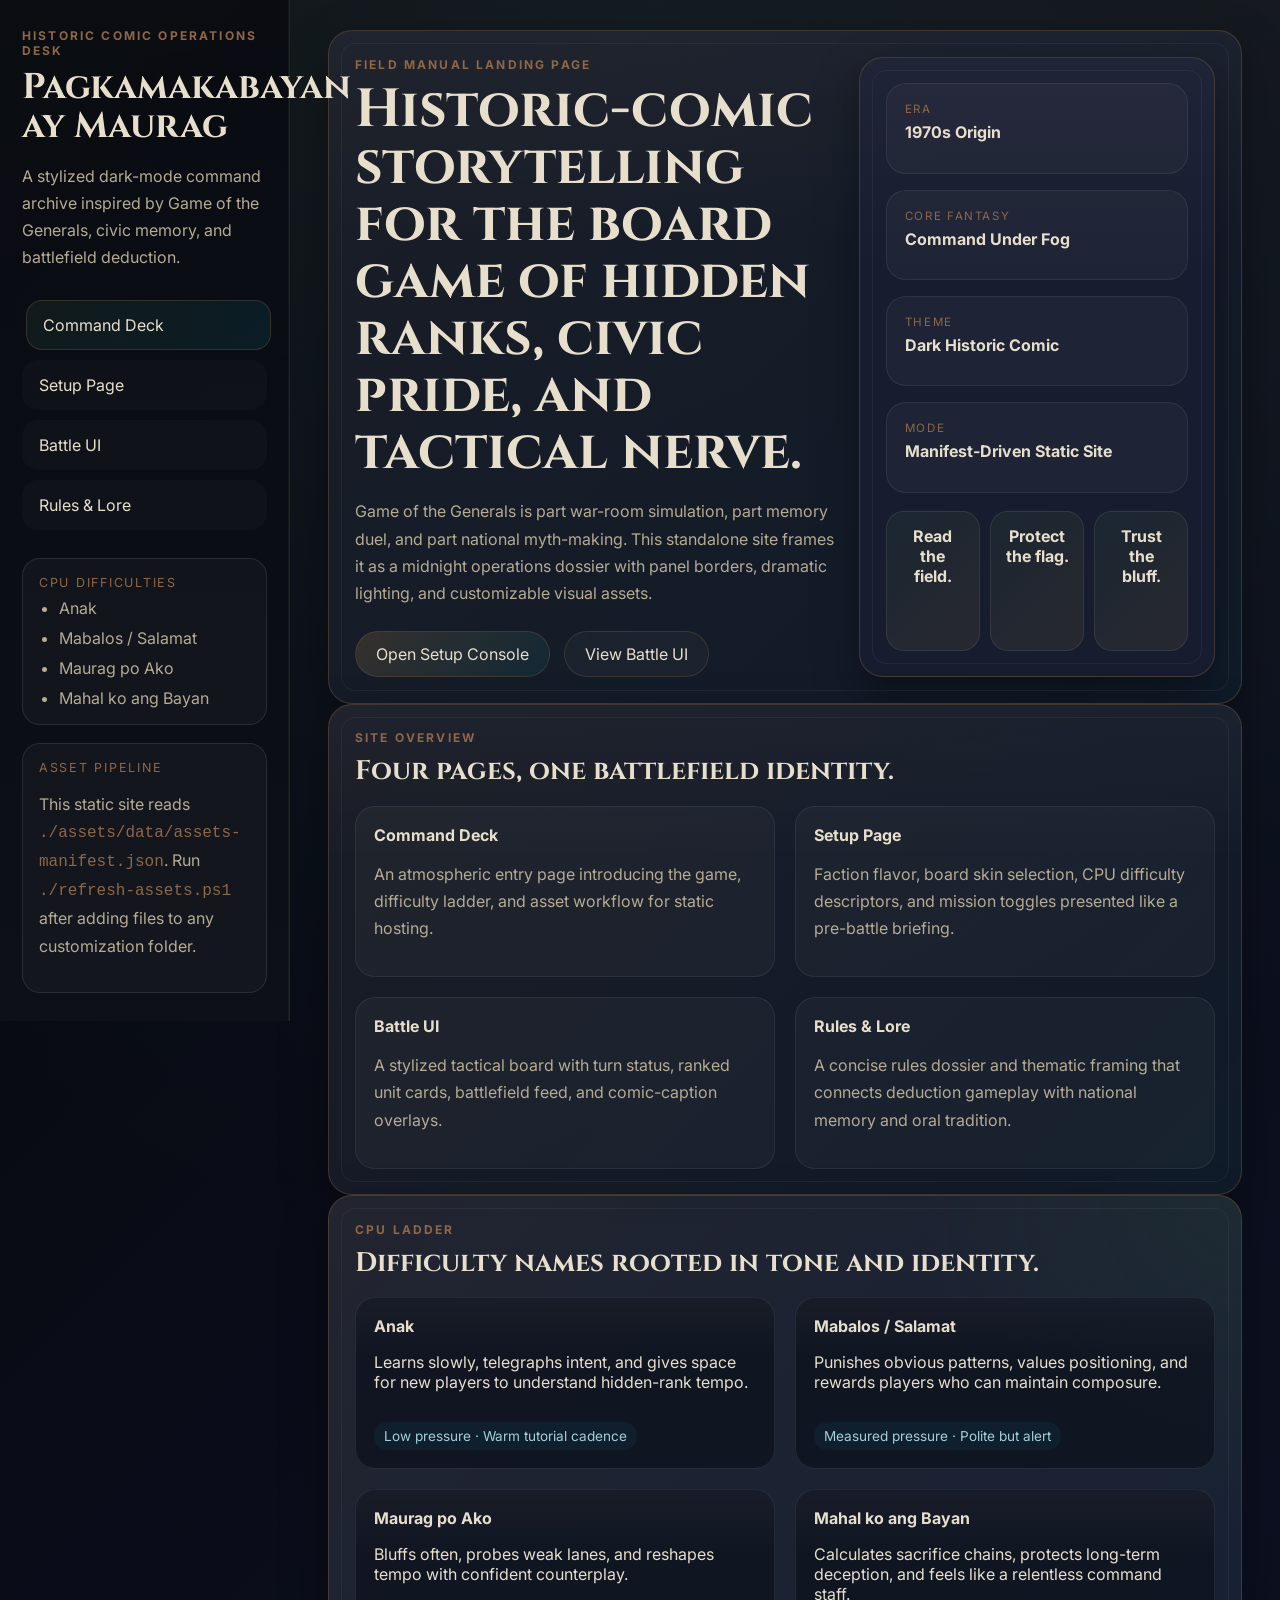
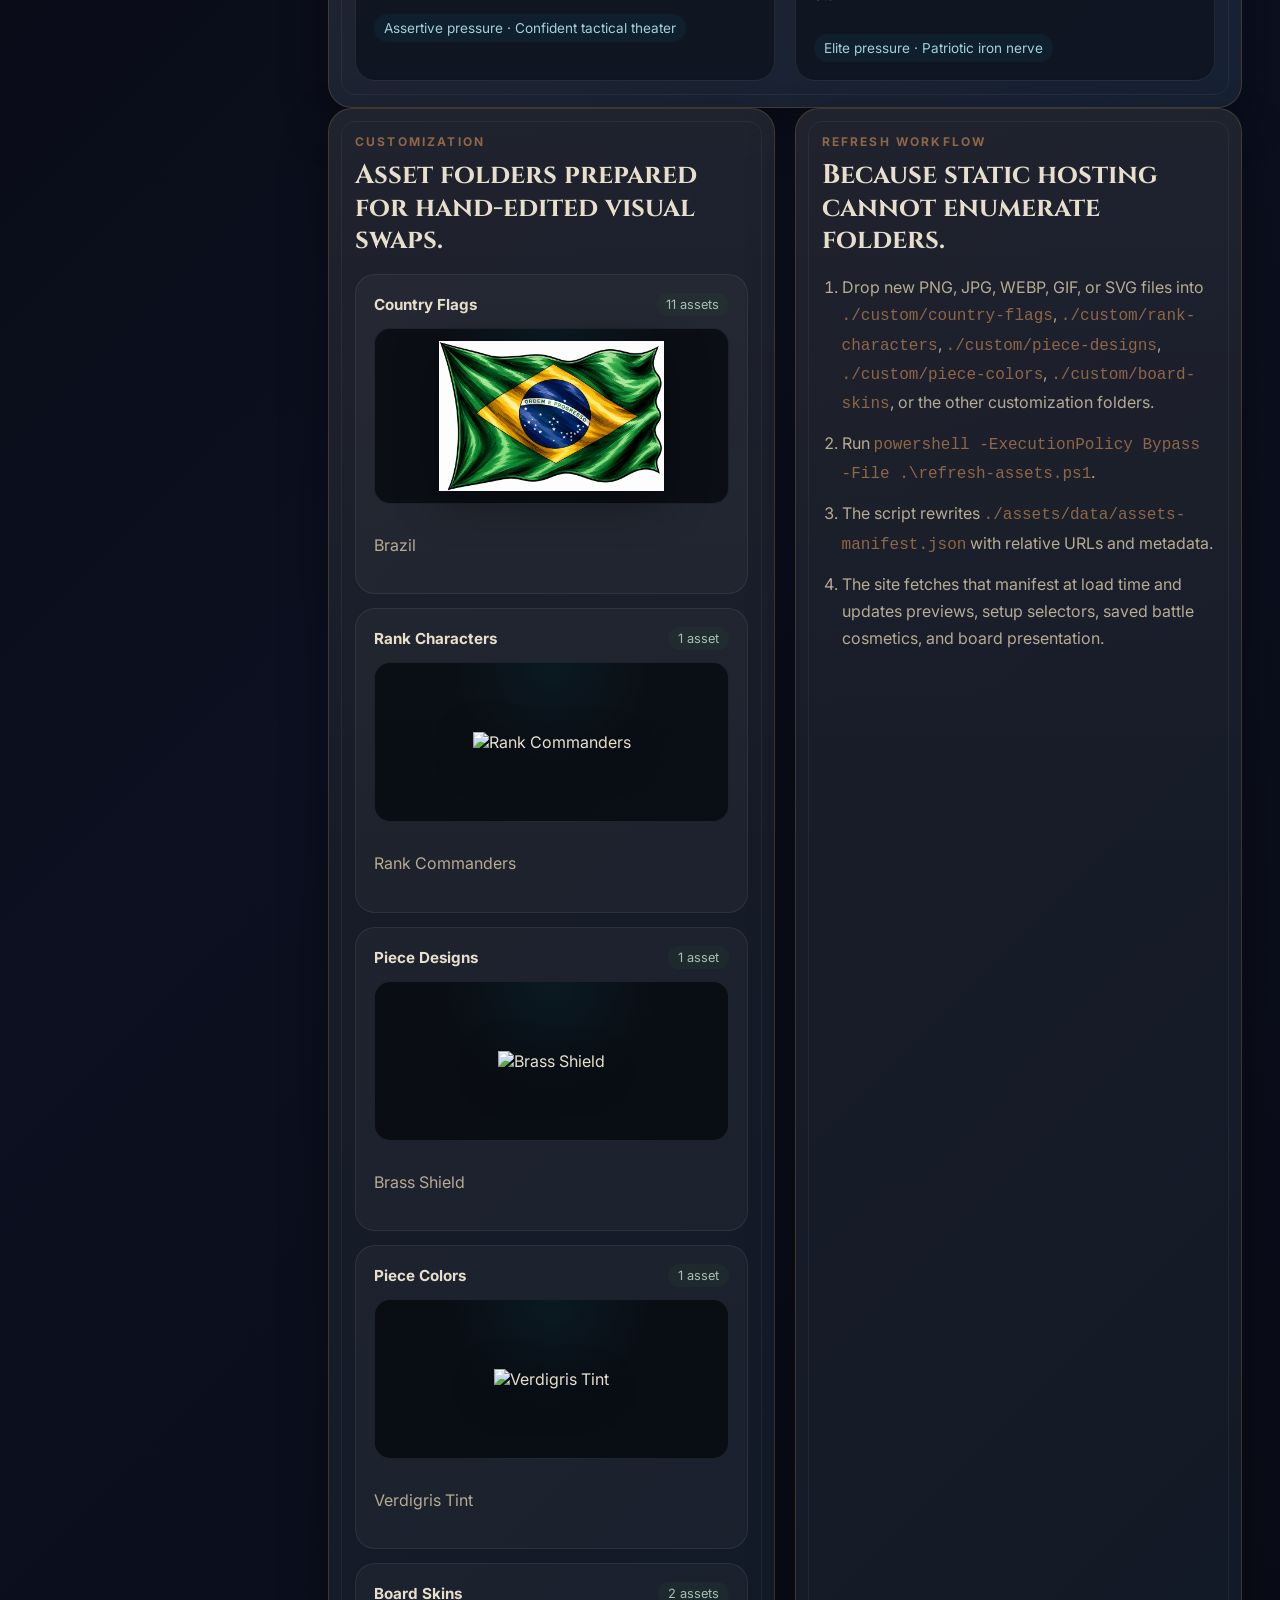
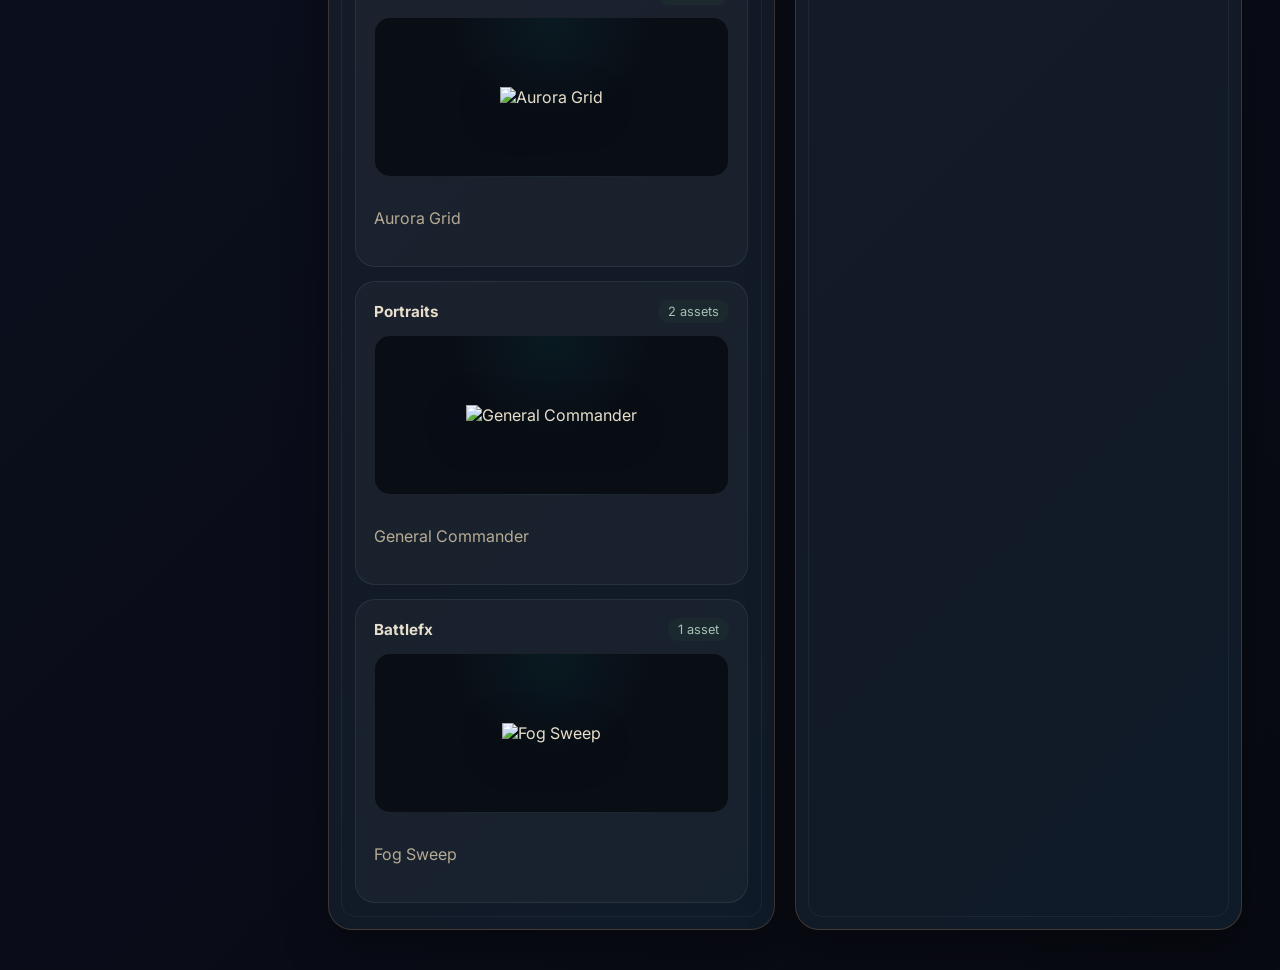
==== index.html @ 2b66d8ae "Initial commit" ====
<!DOCTYPE html>
<html lang="en">
<head>
  <meta charset="UTF-8">
  <meta name="viewport" content="width=device-width, initial-scale=1.0">
  <title>Pagkamakabayan ay Maurag | Game of the Generals</title>
  <meta name="description" content="A dark-mode historic-comic microsite for Game of the Generals with setup, battle UI, lore, and manifest-based asset customization.">
  <link rel="preconnect" href="https://fonts.googleapis.com">
  <link rel="preconnect" href="https://fonts.gstatic.com" crossorigin>
  <link href="https://fonts.googleapis.com/css2?family=Cinzel:wght@400;600;700&family=Inter:wght@400;500;600;700&display=swap" rel="stylesheet">
  <link rel="stylesheet" href="./assets/css/styles.css">
</head>
<body data-page="home">
  <div class="site-shell">
    <aside class="sidebar">
      <div class="brand-block">
        <p class="eyebrow">Historic Comic Operations Desk</p>
        <h1>Pagkamakabayan ay Maurag</h1>
        <p class="brand-copy">A stylized dark-mode command archive inspired by Game of the Generals, civic memory, and battlefield deduction.</p>
      </div>

      <button class="nav-toggle" type="button" data-nav-toggle aria-expanded="false" aria-controls="site-nav">Menu</button>

      <nav id="site-nav" class="site-nav">
        <a href="./index.html" data-nav-link>Command Deck</a>
        <a href="./setup.html" data-nav-link>Setup Page</a>
        <a href="./battle.html" data-nav-link>Battle UI</a>
        <a href="./rules-lore.html" data-nav-link>Rules & Lore</a>
      </nav>

      <section class="sidebar-panel sidebar-panel--compact">
        <p class="panel-label">CPU Difficulties</p>
        <ul class="difficulty-list difficulty-list--stacked">
          <li>Anak</li>
          <li>Mabalos / Salamat</li>
          <li>Maurag po Ako</li>
          <li>Mahal ko ang Bayan</li>
        </ul>
      </section>

      <section class="sidebar-panel sidebar-panel--compact">
        <p class="panel-label">Asset Pipeline</p>
        <p class="muted">This static site reads <code>./assets/data/assets-manifest.json</code>. Run <code>./refresh-assets.ps1</code> after adding files to any customization folder.</p>
      </section>
    </aside>

    <main class="content">
      <section class="hero panel hero-panel">
        <div class="hero-copy">
          <p class="eyebrow">Field Manual Landing Page</p>
          <h2>Historic-comic storytelling for the board game of hidden ranks, civic pride, and tactical nerve.</h2>
          <p class="lead">Game of the Generals is part war-room simulation, part memory duel, and part national myth-making. This standalone site frames it as a midnight operations dossier with panel borders, dramatic lighting, and customizable visual assets.</p>
          <div class="hero-actions">
            <a class="button button--primary" href="./setup.html">Open Setup Console</a>
            <a class="button button--ghost" href="./battle.html">View Battle UI</a>
          </div>
        </div>
        <div class="hero-visual panel panel--inset">
          <div class="stat-grid">
            <article class="stat-card">
              <span class="stat-label">Era</span>
              <strong>1970s Origin</strong>
            </article>
            <article class="stat-card">
              <span class="stat-label">Core Fantasy</span>
              <strong>Command Under Fog</strong>
            </article>
            <article class="stat-card">
              <span class="stat-label">Theme</span>
              <strong>Dark Historic Comic</strong>
            </article>
            <article class="stat-card">
              <span class="stat-label">Mode</span>
              <strong>Manifest-Driven Static Site</strong>
            </article>
          </div>
          <div class="comic-burst">
            <span>Read the field.</span>
            <span>Protect the flag.</span>
            <span>Trust the bluff.</span>
          </div>
        </div>
      </section>

      <section class="panel">
        <div class="section-heading">
          <p class="eyebrow">Site Overview</p>
          <h3>Four pages, one battlefield identity.</h3>
        </div>
        <div class="feature-grid">
          <article class="feature-card">
            <h4>Command Deck</h4>
            <p>An atmospheric entry page introducing the game, difficulty ladder, and asset workflow for static hosting.</p>
          </article>
          <article class="feature-card">
            <h4>Setup Page</h4>
            <p>Faction flavor, board skin selection, CPU difficulty descriptors, and mission toggles presented like a pre-battle briefing.</p>
          </article>
          <article class="feature-card">
            <h4>Battle UI</h4>
            <p>A stylized tactical board with turn status, ranked unit cards, battlefield feed, and comic-caption overlays.</p>
          </article>
          <article class="feature-card">
            <h4>Rules & Lore</h4>
            <p>A concise rules dossier and thematic framing that connects deduction gameplay with national memory and oral tradition.</p>
          </article>
        </div>
      </section>

      <section class="panel panel--accent">
        <div class="section-heading">
          <p class="eyebrow">CPU Ladder</p>
          <h3>Difficulty names rooted in tone and identity.</h3>
        </div>
        <div class="difficulty-grid" data-difficulty-grid></div>
      </section>

      <section class="dual-panel">
        <article class="panel">
          <div class="section-heading">
            <p class="eyebrow">Customization</p>
            <h3>Asset folders prepared for hand-edited visual swaps.</h3>
          </div>
          <div class="asset-preview-list" data-asset-preview></div>
        </article>

        <article class="panel">
          <div class="section-heading">
            <p class="eyebrow">Refresh Workflow</p>
            <h3>Because static hosting cannot enumerate folders.</h3>
          </div>
          <ol class="timeline-list">
            <li>Drop new PNG, JPG, WEBP, GIF, or SVG files into <code>./custom/country-flags</code>, <code>./custom/rank-characters</code>, <code>./custom/piece-designs</code>, <code>./custom/piece-colors</code>, <code>./custom/board-skins</code>, or the other customization folders.</li>
            <li>Run <code>powershell -ExecutionPolicy Bypass -File .\refresh-assets.ps1</code>.</li>
            <li>The script rewrites <code>./assets/data/assets-manifest.json</code> with relative URLs and metadata.</li>
            <li>The site fetches that manifest at load time and updates previews, setup selectors, saved battle cosmetics, and board presentation.</li>
          </ol>
        </article>
      </section>
    </main>
  </div>

  <script src="./assets/data/assets-manifest.js"></script>
  <script src="./assets/js/asset-loader.js"></script>
  <script src="./assets/js/app.js"></script>
</body>
</html>
---- assets/css/styles.css ----
:root {
  --bg: #090b11;
  --bg-soft: #101521;
  --panel: rgba(18, 24, 39, 0.88);
  --panel-strong: rgba(24, 30, 48, 0.96);
  --panel-border: rgba(117, 90, 58, 0.45);
  --text: #e7dfcc;
  --muted: #b6ab93;
  --gold: #8e6747;
  --red: #7a4747;
  --blue: #14606f;
  --green: #2a4635;
  --gray: #6b727f;
  --cyan-deep: #0d4f5d;
  --shadow: 0 18px 45px rgba(0, 0, 0, 0.35);
  --sidebar-width: 290px;
  --radius: 24px;
  --content-max: 1400px;
}

*,
*::before,
*::after {
  box-sizing: border-box;
}

html {
  scroll-behavior: smooth;
}

body {
  margin: 0;
  min-height: 100vh;
  font-family: "Inter", sans-serif;
  color: var(--text);
  background:
    radial-gradient(circle at top, rgba(20, 96, 111, 0.14), transparent 30%),
    linear-gradient(180deg, rgba(142, 103, 71, 0.09), transparent 24%),
    linear-gradient(135deg, #06070b, #0c1020 48%, #080a12);
}

body::before {
  content: "";
  position: fixed;
  inset: 0;
  pointer-events: none;
  opacity: 0.18;
  background-image:
    linear-gradient(rgba(255, 255, 255, 0.02) 1px, transparent 1px),
    linear-gradient(90deg, rgba(255, 255, 255, 0.02) 1px, transparent 1px);
  background-size: 22px 22px;
}

img {
  max-width: 100%;
  display: block;
}

a {
  color: inherit;
  text-decoration: none;
}

button,
select,
input {
  font: inherit;
}

code {
  font-family: "Consolas", "Courier New", monospace;
  color: var(--gold);
}

.site-shell {
  display: grid;
  grid-template-columns: var(--sidebar-width) minmax(0, 1fr);
  min-height: 100vh;
}

.sidebar {
  position: sticky;
  top: 0;
  align-self: start;
  min-height: 100vh;
  padding: 28px 22px;
  background:
    linear-gradient(180deg, rgba(9, 11, 17, 0.94), rgba(13, 16, 24, 0.98)),
    linear-gradient(135deg, rgba(223, 178, 99, 0.08), transparent 50%);
  border-right: 1px solid rgba(107, 114, 127, 0.22);
  box-shadow: inset -1px 0 0 rgba(42, 70, 53, 0.24);
  z-index: 5;
}

.brand-block h1,
.hero-copy h2,
.section-heading h2,
.section-heading h3,
.battle-header h2 {
  font-family: "Cinzel", serif;
}

.brand-block h1 {
  margin: 0 0 14px;
  font-size: clamp(1.8rem, 2.8vw, 2.4rem);
  line-height: 1.1;
}

.brand-copy,
.muted,
.lead,
.feature-card p,
.timeline-list,
.summary-card,
.unit-card p,
.accordion-list p {
  color: var(--muted);
  line-height: 1.7;
}

.eyebrow {
  margin: 0 0 10px;
  color: var(--gold);
  text-transform: uppercase;
  letter-spacing: 0.18em;
  font-size: 0.75rem;
  font-weight: 700;
}

.nav-toggle {
  display: none;
}

.site-nav {
  display: grid;
  gap: 10px;
  margin: 28px 0;
}

.site-nav a {
  position: relative;
  display: block;
  padding: 14px 16px;
  border-radius: 16px;
  background: rgba(255, 255, 255, 0.02);
  border: 1px solid transparent;
  transition: transform 0.2s ease, border-color 0.2s ease, background 0.2s ease;
}

.site-nav a:hover,
.site-nav a.is-active {
  transform: translateX(4px);
  background: linear-gradient(135deg, rgba(42, 70, 53, 0.26), rgba(13, 79, 93, 0.26));
  border-color: rgba(117, 90, 58, 0.38);
}

.sidebar-panel {
  margin-top: 18px;
  padding: 18px;
  border-radius: 18px;
  background: rgba(255, 255, 255, 0.03);
  border: 1px solid rgba(107, 114, 127, 0.24);
}

.sidebar-panel--compact {
  padding: 16px;
}

.panel-label {
  margin: 0 0 8px;
  font-size: 0.78rem;
  text-transform: uppercase;
  letter-spacing: 0.14em;
  color: var(--gold);
}

.difficulty-list {
  padding-left: 20px;
  margin: 0;
  color: var(--muted);
}

.difficulty-list--stacked li + li {
  margin-top: 10px;
}

.content {
  width: min(100%, var(--content-max));
  margin: 0 auto;
  padding: 30px clamp(18px, 3vw, 42px) 40px;
}

.panel {
  position: relative;
  overflow: hidden;
  padding: clamp(22px, 2vw, 30px);
  border-radius: var(--radius);
  background:
    linear-gradient(180deg, rgba(255, 255, 255, 0.03), transparent 32%),
    linear-gradient(135deg, rgba(117, 90, 58, 0.09), rgba(13, 79, 93, 0.07)),
    var(--panel);
  border: 1px solid var(--panel-border);
  box-shadow: var(--shadow);
}

.panel::after {
  content: "";
  position: absolute;
  inset: 12px;
  border: 1px solid rgba(107, 114, 127, 0.14);
  border-radius: calc(var(--radius) - 10px);
  pointer-events: none;
}

.panel--inset {
  background: linear-gradient(180deg, rgba(255, 255, 255, 0.03), transparent 35%), var(--panel-strong);
}

.panel--accent {
  background:
    radial-gradient(circle at right top, rgba(42, 70, 53, 0.24), transparent 30%),
    linear-gradient(135deg, rgba(117, 90, 58, 0.12), rgba(13, 79, 93, 0.1)),
    var(--panel-strong);
}

.hero-panel {
  display: grid;
  grid-template-columns: 1.35fr 1fr;
  gap: 24px;
  align-items: stretch;
}

.hero-copy {
  display: flex;
  flex-direction: column;
  justify-content: center;
}

.hero-copy h2,
.section-heading h2 {
  margin: 0;
  font-size: clamp(2rem, 4.2vw, 3.9rem);
  line-height: 1.06;
}

.section-heading h3,
.battle-header h2 {
  margin: 0;
  font-size: clamp(1.4rem, 2.1vw, 2rem);
  line-height: 1.2;
}

.lead {
  margin: 18px 0 0;
  max-width: 72ch;
}

.hero-actions,
.battle-toolbar {
  display: flex;
  flex-wrap: wrap;
  gap: 14px;
  margin-top: 24px;
}

.button {
  display: inline-flex;
  align-items: center;
  justify-content: center;
  min-height: 46px;
  padding: 0 20px;
  border-radius: 999px;
  border: 1px solid rgba(117, 90, 58, 0.36);
  transition: transform 0.2s ease, background 0.2s ease, border-color 0.2s ease;
  cursor: pointer;
}

.button:hover {
  transform: translateY(-1px);
}

.button--primary {
  background: linear-gradient(135deg, rgba(117, 90, 58, 0.34), rgba(13, 79, 93, 0.26));
}

.button--ghost {
  background: rgba(255, 255, 255, 0.03);
}

.hero-visual {
  display: grid;
  gap: 18px;
}

.stat-grid,
.feature-grid,
.difficulty-grid,
.lore-grid,
.unit-grid {
  display: grid;
  gap: 16px;
}

.stat-grid,
.feature-grid,
.lore-grid,
.unit-grid {
  grid-template-columns: repeat(auto-fit, minmax(190px, 1fr));
}

.stat-card,
.feature-card,
.difficulty-card,
.unit-card,
.asset-card,
.summary-card {
  position: relative;
  padding: 18px;
  border-radius: 20px;
  background: rgba(255, 255, 255, 0.03);
  border: 1px solid rgba(107, 114, 127, 0.2);
}

.stat-label {
  display: block;
  margin-bottom: 6px;
  text-transform: uppercase;
  letter-spacing: 0.14em;
  font-size: 0.72rem;
  color: var(--gold);
}

.comic-burst {
  display: grid;
  grid-template-columns: repeat(3, 1fr);
  gap: 10px;
}

.comic-burst span {
  padding: 14px;
  border-radius: 18px;
  text-align: center;
  font-weight: 700;
  background: linear-gradient(135deg, rgba(42, 70, 53, 0.24), rgba(117, 90, 58, 0.18));
  border: 1px solid rgba(107, 114, 127, 0.24);
}

.section-heading {
  margin-bottom: 18px;
}

.feature-grid,
.difficulty-grid,
.dual-panel,
.setup-grid {
  grid-template-columns: repeat(2, minmax(0, 1fr));
}

.feature-grid,
.difficulty-grid,
.dual-panel,
.setup-grid,
.battle-layout {
  display: grid;
  gap: 20px;
}

.difficulty-card h4,
.feature-card h4,
.feature-card h3,
.unit-card .unit-rank {
  margin: 0 0 10px;
}

.difficulty-card {
  background:
    linear-gradient(180deg, rgba(255, 255, 255, 0.03), transparent 35%),
    rgba(15, 20, 32, 0.84);
}

.difficulty-card .difficulty-meta {
  display: inline-flex;
  align-items: center;
  gap: 8px;
  margin-top: 14px;
  padding: 6px 10px;
  border-radius: 999px;
  background: rgba(13, 79, 93, 0.18);
  color: #a4d0d7;
  font-size: 0.85rem;
}

.timeline-list {
  padding-left: 20px;
  margin: 0;
}

.timeline-list li + li {
  margin-top: 12px;
}

.asset-preview-list,
.asset-showcase {
  display: grid;
  gap: 14px;
  grid-template-columns: repeat(auto-fit, minmax(220px, 1fr));
}

.asset-card {
  display: grid;
  gap: 12px;
}

.asset-card__preview {
  display: grid;
  place-items: center;
  min-height: 160px;
  padding: 12px;
  border-radius: 16px;
  background:
    radial-gradient(circle at top, rgba(13, 79, 93, 0.18), transparent 45%),
    rgba(7, 10, 16, 0.82);
  border: 1px solid rgba(107, 114, 127, 0.2);
}

.asset-card__preview img {
  max-height: 150px;
  object-fit: contain;
  filter: drop-shadow(0 10px 22px rgba(0, 0, 0, 0.35));
}

.asset-card__meta {
  display: flex;
  justify-content: space-between;
  gap: 12px;
  align-items: center;
  font-size: 0.95rem;
}

.asset-card__tag {
  display: inline-flex;
  align-items: center;
  padding: 4px 10px;
  border-radius: 999px;
  background: rgba(42, 70, 53, 0.2);
  color: #a5c0b1;
  font-size: 0.8rem;
}

.setup-summary {
  padding-bottom: 10px;
}

.setup-grid {
  grid-template-columns: 1fr;
}

.setup-form {
  display: grid;
  gap: 16px;
}

.setup-form label,
.battle-toolbar label {
  display: grid;
  gap: 8px;
}

.setup-option {
  display: grid;
  gap: 12px;
}

.setup-option__header {
  display: flex;
  align-items: end;
  justify-content: space-between;
  gap: 12px;
}

.setup-option__header span {
  font-weight: 600;
}

.setup-option__header small {
  color: var(--muted);
  text-align: right;
}

.setup-form select,
.battle-toolbar select {
  min-height: 46px;
  padding: 0 14px;
  color: var(--text);
  background: rgba(255, 255, 255, 0.04);
  border: 1px solid rgba(107, 114, 127, 0.28);
  border-radius: 14px;
}

.toggle-fieldset {
  margin: 0;
  padding: 16px;
  border-radius: 18px;
  border: 1px solid rgba(117, 90, 58, 0.34);
}

.toggle-fieldset label {
  display: flex;
  align-items: center;
  gap: 10px;
  margin-top: 12px;
}

.visual-carousel {
  display: grid;
  grid-template-columns: auto minmax(0, 1fr) auto;
  gap: 14px;
  align-items: center;
}

.visual-carousel__button {
  min-width: 92px;
  min-height: 44px;
  padding: 0 12px;
  border-radius: 999px;
  border: 1px solid rgba(117, 90, 58, 0.42);
  background: linear-gradient(180deg, rgba(245, 245, 245, 0.08), rgba(8, 11, 16, 0.85));
  color: var(--text);
  cursor: pointer;
  box-shadow: inset 0 1px 0 rgba(255, 255, 255, 0.15), 0 8px 20px rgba(0, 0, 0, 0.22);
}

.visual-carousel__viewport {
  display: grid;
  grid-template-columns: minmax(0, 0.8fr) minmax(0, 1.2fr) minmax(0, 0.8fr);
  gap: 10px;
  align-items: center;
}

.visual-carousel__main {
  display: grid;
  gap: 12px;
}

.visual-carousel__frame {
  min-height: 220px;
}

.visual-carousel__card {
  display: grid;
  grid-template-rows: 1fr auto;
  gap: 10px;
  align-items: stretch;
  min-height: 100%;
  padding: 14px;
  border-radius: 24px;
  background:
    linear-gradient(180deg, rgba(255, 255, 255, 0.08), rgba(0, 0, 0, 0.18)),
    linear-gradient(135deg, rgba(117, 90, 58, 0.16), rgba(13, 79, 93, 0.14)),
    rgba(14, 19, 29, 0.94);
  border: 1px solid rgba(117, 90, 58, 0.36);
  box-shadow: inset 0 1px 0 rgba(255, 255, 255, 0.08), 0 18px 40px rgba(0, 0, 0, 0.28);
}

.visual-carousel__side {
  opacity: 0.68;
  transform: scale(0.9);
}

.visual-carousel__side--prev {
  transform: perspective(600px) rotateY(20deg) scale(0.9);
}

.visual-carousel__side--next {
  transform: perspective(600px) rotateY(-20deg) scale(0.9);
}

.visual-carousel__main .visual-carousel__card {
  min-height: 260px;
}

.visual-carousel__card img {
  width: 100%;
  height: 170px;
  object-fit: contain;
  border-radius: 18px;
  background: radial-gradient(circle at top, rgba(255, 255, 255, 0.08), rgba(8, 11, 16, 0.92));
}

.visual-carousel__main .visual-carousel__card img {
  height: 210px;
}

.visual-carousel__caption {
  font-size: 0.85rem;
  color: var(--muted);
  text-align: center;
}

.visual-carousel__meta {
  display: flex;
  align-items: center;
  justify-content: space-between;
  gap: 12px;
}

.visual-carousel__meta strong {
  font-family: "Cinzel", serif;
}

.visual-carousel__meta span {
  color: var(--muted);
  font-size: 0.88rem;
}

.visual-carousel__dots {
  display: flex;
  flex-wrap: wrap;
  gap: 8px;
  justify-content: center;
}

.visual-carousel__dot {
  width: 10px;
  height: 10px;
  padding: 0;
  border: 0;
  border-radius: 999px;
  background: rgba(231, 223, 204, 0.22);
  cursor: pointer;
}

.visual-carousel__dot.is-active {
  width: 28px;
  background: linear-gradient(90deg, rgba(117, 90, 58, 0.95), rgba(13, 79, 93, 0.95));
}

.stopwatch-panel {
  display: grid;
  gap: 8px;
  min-width: 220px;
  padding: 12px 14px;
  border-radius: 18px;
  background: rgba(255, 255, 255, 0.04);
  border: 1px solid rgba(107, 114, 127, 0.28);
}

.stopwatch-panel__label {
  font-size: 0.72rem;
  letter-spacing: 0.14em;
  text-transform: uppercase;
  color: var(--muted);
}

.stopwatch-panel__time {
  font-family: "Cinzel", serif;
  font-size: 1.5rem;
  color: #e9e1cd;
}

.stopwatch-panel__actions {
  display: flex;
  flex-wrap: wrap;
  gap: 8px;
}

.stopwatch-panel__actions .button {
  min-height: 38px;
  padding-inline: 14px;
}

.difficulty-focus {
  display: grid;
  gap: 12px;
}

.difficulty-focus__badge {
  display: inline-flex;
  justify-self: start;
  padding: 6px 12px;
  border-radius: 999px;
  background: rgba(13, 79, 93, 0.22);
  color: #abd6de;
  font-size: 0.82rem;
}

.battle-header {
  display: flex;
  justify-content: space-between;
  gap: 20px;
  align-items: end;
  margin-bottom: 20px;
}

.battle-layout {
  grid-template-columns: 280px minmax(0, 1fr) 320px;
  align-items: start;
}

.battle-sidebar-card {
  min-height: 100%;
}

.status-stack {
  display: flex;
  flex-wrap: wrap;
  gap: 10px;
  margin-top: 18px;
}

.status-pill {
  padding: 8px 12px;
  border-radius: 999px;
  background: rgba(255, 255, 255, 0.05);
  border: 1px solid rgba(107, 114, 127, 0.22);
  color: var(--muted);
}

.battle-board {
  position: relative;
  min-height: 0;
}

.battle-board__skin {
  position: absolute;
  inset: 0;
  border-radius: 18px;
  opacity: 0.15;
  background-position: center;
  background-size: cover;
  background-repeat: no-repeat;
  pointer-events: none;
}

.battle-grid {
  position: relative;
  z-index: 1;
  display: grid;
  grid-template-columns: repeat(9, minmax(0, 1fr));
  gap: 10px;
  aspect-ratio: 1 / 1;
}

.cell {
  position: relative;
  min-height: 0;
  aspect-ratio: 1 / 1;
  display: grid;
  padding: 6px;
  border-radius: 16px;
  border: 1px solid rgba(107, 114, 127, 0.24);
  background:
    linear-gradient(180deg, rgba(255, 255, 255, 0.04), transparent),
    rgba(13, 18, 29, 0.88);
}

.piece-frame {
  position: relative;
  inset: 0;
  display: grid;
  place-items: center;
  border-radius: 12px;
  overflow: hidden;
  padding: 8px;
}

.cell--friendly .piece-frame {
  background: linear-gradient(180deg, rgba(13, 79, 93, 0.28), rgba(20, 28, 38, 0.95));
}

.cell--hostile .piece-frame {
  background: linear-gradient(180deg, rgba(117, 90, 58, 0.34), rgba(28, 17, 17, 0.95));
}

.cell--neutral .piece-frame {
  background: linear-gradient(180deg, rgba(107, 114, 127, 0.24), rgba(22, 25, 33, 0.94));
}

.piece-art {
  position: absolute;
  inset: 6px;
  background-repeat: no-repeat;
  background-position: center;
  background-size: contain;
  opacity: 0.34;
  pointer-events: none;
}

.piece-art--design {
  opacity: 0.52;
}

.piece-art--color {
  opacity: 0.28;
  mix-blend-mode: screen;
}

.piece-art--rank {
  opacity: 0.18;
}

.piece-badge {
  position: absolute;
  top: 4px;
  right: 4px;
  width: 18px;
  height: 18px;
  border-radius: 999px;
  overflow: hidden;
  border: 1px solid rgba(231, 223, 204, 0.35);
  background: rgba(9, 11, 17, 0.86);
}

.piece-badge img {
  width: 100%;
  height: 100%;
  object-fit: cover;
}

.piece-label {
  position: relative;
  z-index: 1;
  display: inline-flex;
  align-items: center;
  justify-content: center;
  min-width: 44px;
  min-height: 44px;
  padding: 0 10px;
  border-radius: 999px;
  font-weight: 800;
  letter-spacing: 0.06em;
  color: #f6ebd1;
  background: rgba(8, 10, 14, 0.72);
  border: 1px solid rgba(231, 223, 204, 0.14);
  backdrop-filter: blur(3px);
}

.feed-list {
  display: grid;
  gap: 12px;
}

.feed-entry {
  padding: 14px 16px;
  border-radius: 16px;
  background: rgba(255, 255, 255, 0.03);
  border-left: 3px solid rgba(13, 79, 93, 0.55);
}

.feed-entry strong {
  display: block;
  margin-bottom: 4px;
}

.unit-card .unit-rank {
  display: inline-flex;
  padding: 8px 12px;
  border-radius: 999px;
  background: rgba(42, 70, 53, 0.22);
  color: #bfd3c8;
}

.accordion-list {
  display: grid;
  gap: 14px;
}

.accordion-list details {
  padding: 16px 18px;
  border-radius: 18px;
  background: rgba(255, 255, 255, 0.03);
  border: 1px solid rgba(107, 114, 127, 0.2);
}

.accordion-list summary {
  cursor: pointer;
  font-weight: 600;
}

.accordion-list details[open] summary {
  color: var(--gold);
}

.lore-grid {
  margin-top: 18px;
}

.summary-card {
  min-height: 210px;
}

.empty-state {
  padding: 20px;
  border-radius: 18px;
  text-align: center;
  color: var(--muted);
  border: 1px dashed rgba(117, 90, 58, 0.34);
}

@media (max-width: 1180px) {
  .battle-layout {
    grid-template-columns: 1fr;
  }

  .hero-panel,
  .setup-grid,
  .dual-panel,
  .feature-grid,
  .difficulty-grid {
    grid-template-columns: 1fr;
  }

  .visual-carousel__viewport {
    grid-template-columns: 1fr;
  }

  .visual-carousel__side {
    display: none;
  }
}

@media (max-width: 920px) {
  .site-shell {
    grid-template-columns: 1fr;
  }

  .sidebar {
    position: relative;
    min-height: auto;
    border-right: 0;
    border-bottom: 1px solid rgba(223, 178, 99, 0.14);
  }

  .nav-toggle {
    display: inline-flex;
    align-items: center;
    justify-content: center;
    min-height: 44px;
    margin-top: 16px;
    padding: 0 16px;
    border-radius: 999px;
    border: 1px solid rgba(223, 178, 99, 0.2);
    background: rgba(255, 255, 255, 0.03);
    color: var(--text);
  }

  .site-nav {
    display: none;
    margin-top: 18px;
  }

  .site-nav.is-open {
    display: grid;
  }
}

@media (max-width: 720px) {
  .content {
    padding-inline: 14px;
  }

  .battle-toolbar,
  .battle-header,
  .comic-burst {
    grid-template-columns: 1fr;
  }

  .battle-toolbar,
  .battle-header {
    display: grid;
  }

  .battle-grid {
    gap: 7px;
  }

  .cell {
    padding: 4px;
  }

  .piece-label {
    min-width: 34px;
    min-height: 34px;
    font-size: 0.72rem;
  }

  .visual-carousel {
    grid-template-columns: 1fr;
  }

  .visual-carousel__button {
    width: 100%;
  }
}
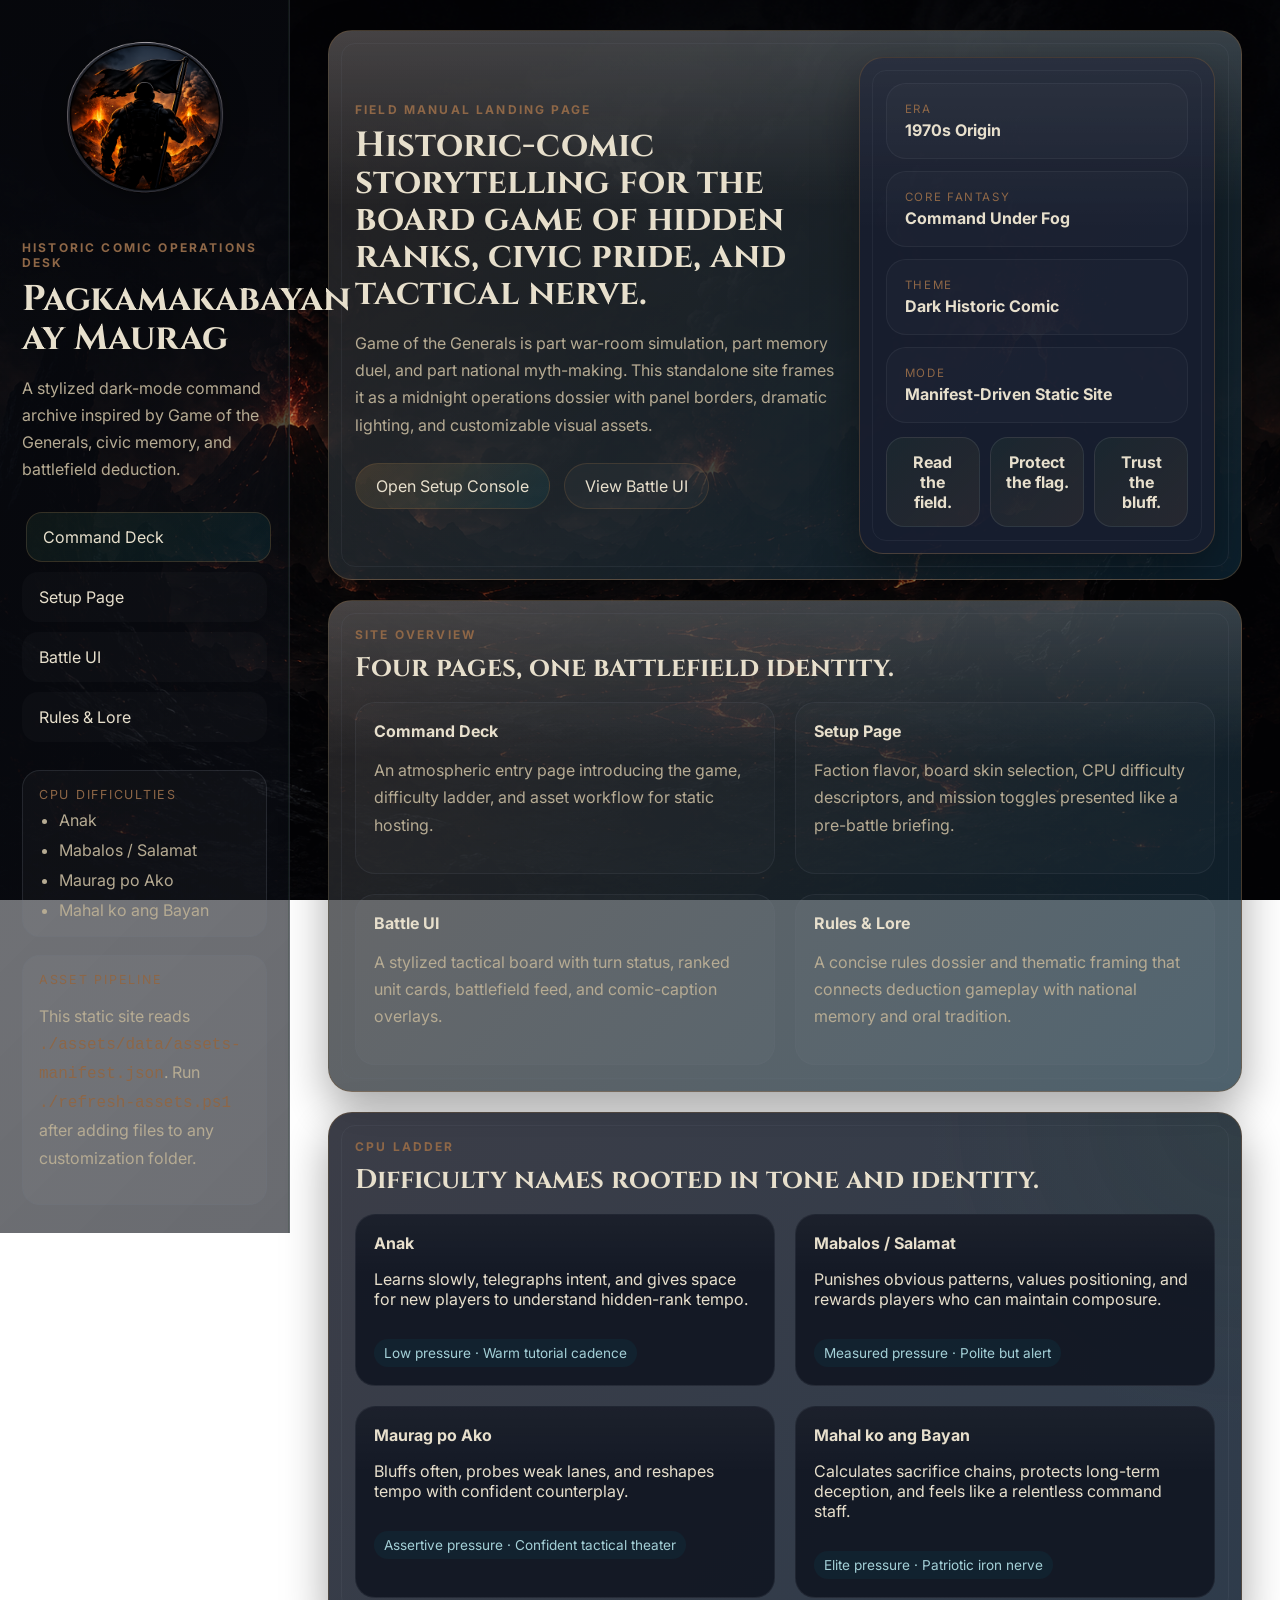
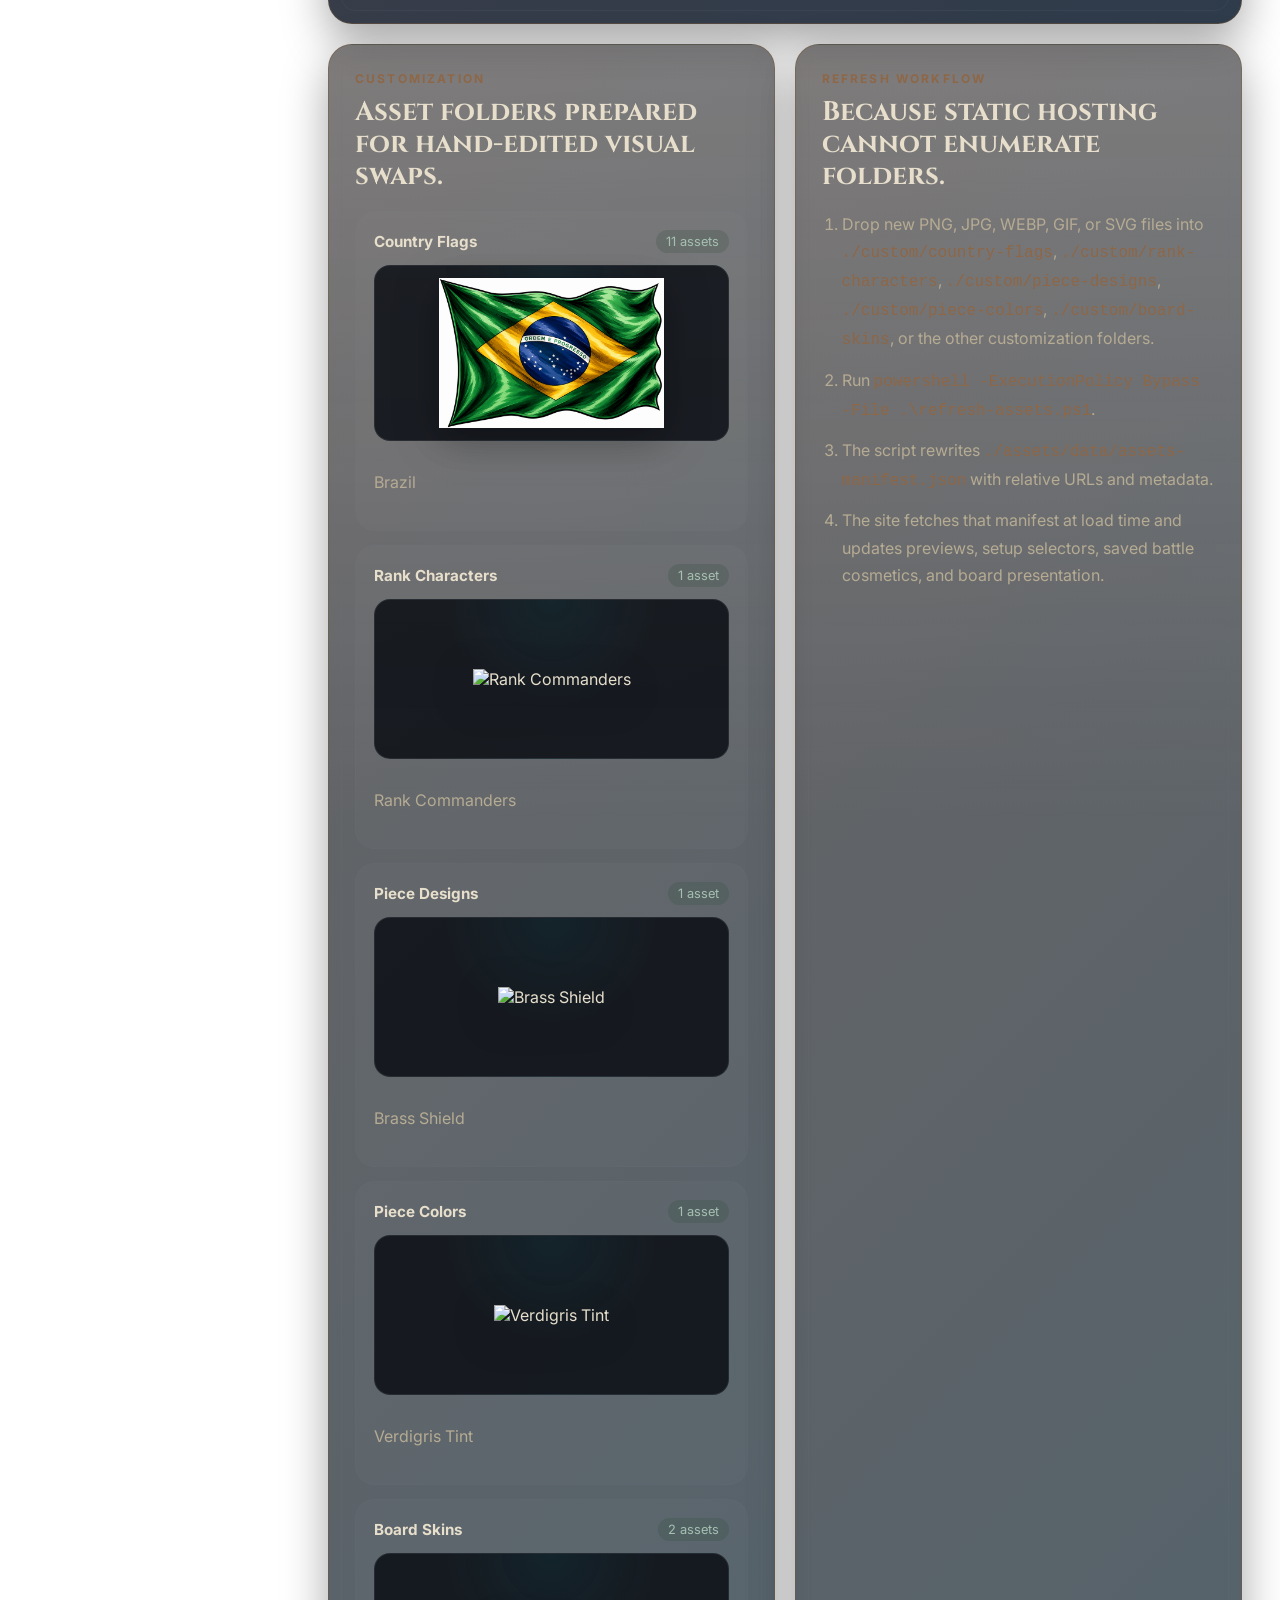
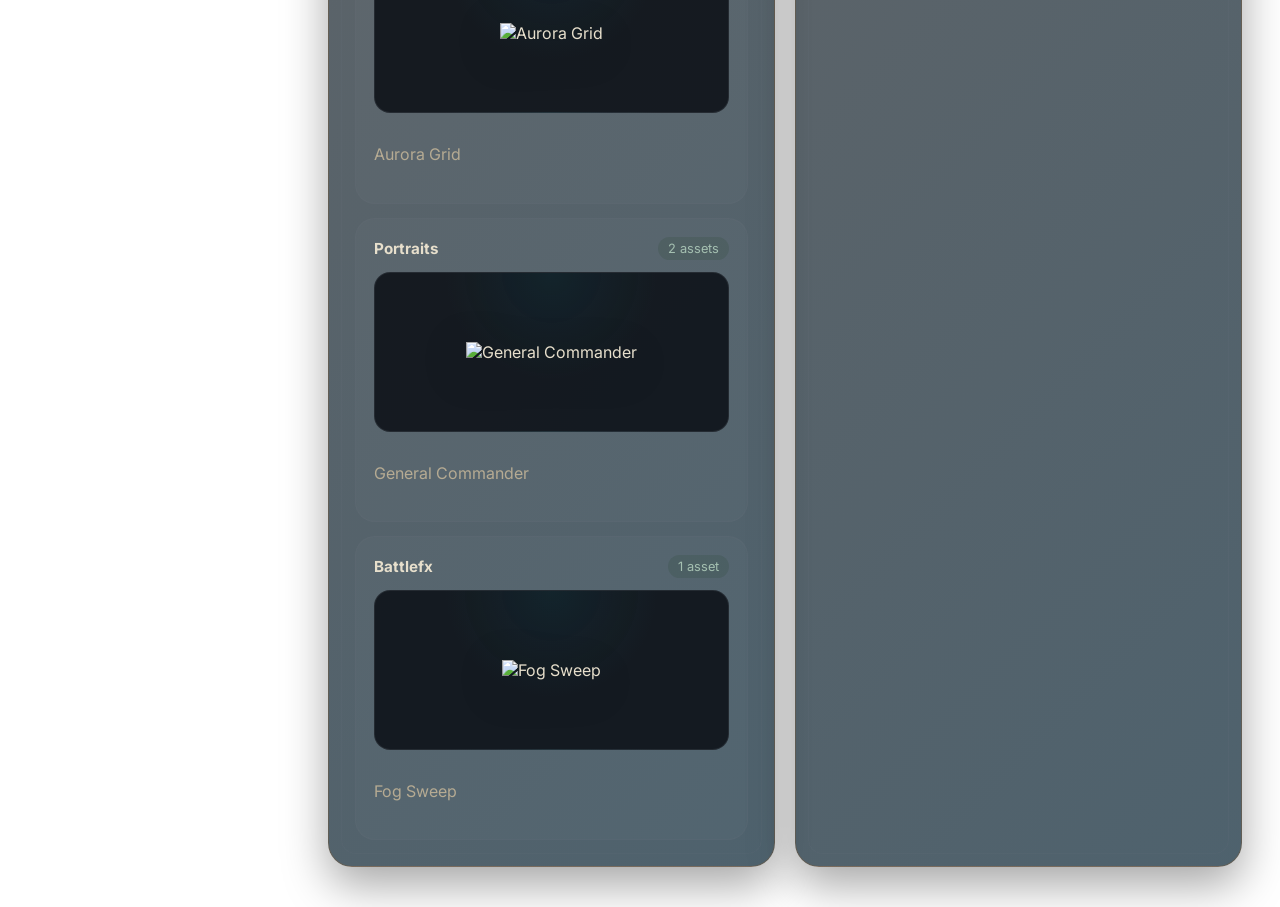
==== commit 01c9e903: "Minor fixes and adjustments to some UI and for dynamic image files when added new sets :)" ====
--- a/index.html
+++ b/index.html
@@ -9,11 +9,13 @@
   <link rel="preconnect" href="https://fonts.gstatic.com" crossorigin>
   <link href="https://fonts.googleapis.com/css2?family=Cinzel:wght@400;600;700&family=Inter:wght@400;500;600;700&display=swap" rel="stylesheet">
   <link rel="stylesheet" href="./assets/css/styles.css">
+  <link rel="icon" href="./app_icon.png" type="image/png">
 </head>
 <body data-page="home">
   <div class="site-shell">
     <aside class="sidebar">
       <div class="brand-block">
+        <img src="./app_icon.png" alt="App Icon" class="brand-icon">
         <p class="eyebrow">Historic Comic Operations Desk</p>
         <h1>Pagkamakabayan ay Maurag</h1>
         <p class="brand-copy">A stylized dark-mode command archive inspired by Game of the Generals, civic memory, and battlefield deduction.</p>
--- a/assets/css/styles.css
+++ b/assets/css/styles.css
@@ -28,18 +28,32 @@
   scroll-behavior: smooth;
 }
 
+html,
 body {
   margin: 0;
   min-height: 100vh;
+}
+
+body {
   font-family: "Inter", sans-serif;
   color: var(--text);
-  background:
-    radial-gradient(circle at top, rgba(20, 96, 111, 0.14), transparent 30%),
-    linear-gradient(180deg, rgba(142, 103, 71, 0.09), transparent 24%),
-    linear-gradient(135deg, #06070b, #0c1020 48%, #080a12);
+  background-image: url("../../background.png");
+  background-size: cover;
+  background-position: center;
+  background-repeat: no-repeat;
+  background-attachment: fixed;
 }
 
 body::before {
+  content: "";
+  position: fixed;
+  inset: 0;
+  background: rgba(9, 11, 17, 0.35);
+  pointer-events: none;
+  z-index: 0;
+}
+
+body::after {
   content: "";
   position: fixed;
   inset: 0;
@@ -49,6 +63,7 @@
     linear-gradient(rgba(255, 255, 255, 0.02) 1px, transparent 1px),
     linear-gradient(90deg, rgba(255, 255, 255, 0.02) 1px, transparent 1px);
   background-size: 22px 22px;
+  z-index: 1;
 }
 
 img {
@@ -84,9 +99,11 @@
   align-self: start;
   min-height: 100vh;
   padding: 28px 22px;
-  background:
-    linear-gradient(180deg, rgba(9, 11, 17, 0.94), rgba(13, 16, 24, 0.98)),
-    linear-gradient(135deg, rgba(223, 178, 99, 0.08), transparent 50%);
+  background: linear-gradient(
+    135deg,
+    rgba(9, 11, 17, 0.55),
+    rgba(13, 16, 24, 0.62)
+  );
   border-right: 1px solid rgba(107, 114, 127, 0.22);
   box-shadow: inset -1px 0 0 rgba(42, 70, 53, 0.24);
   z-index: 5;
@@ -98,6 +115,14 @@
 .section-heading h3,
 .battle-header h2 {
   font-family: "Cinzel", serif;
+}
+
+.brand-block .brand-icon {
+  display: block;
+  width: 200px;
+  height: 200px;
+  margin: 0 auto 12px;
+  filter: drop-shadow(0 4px 12px rgba(0, 0, 0, 0.4));
 }
 
 .brand-block h1 {
@@ -144,13 +169,20 @@
   border-radius: 16px;
   background: rgba(255, 255, 255, 0.02);
   border: 1px solid transparent;
-  transition: transform 0.2s ease, border-color 0.2s ease, background 0.2s ease;
+  transition:
+    transform 0.2s ease,
+    border-color 0.2s ease,
+    background 0.2s ease;
 }
 
 .site-nav a:hover,
 .site-nav a.is-active {
   transform: translateX(4px);
-  background: linear-gradient(135deg, rgba(42, 70, 53, 0.26), rgba(13, 79, 93, 0.26));
+  background: linear-gradient(
+    135deg,
+    rgba(42, 70, 53, 0.26),
+    rgba(13, 79, 93, 0.26)
+  );
   border-color: rgba(117, 90, 58, 0.38);
 }
 
@@ -196,9 +228,9 @@
   padding: clamp(22px, 2vw, 30px);
   border-radius: var(--radius);
   background:
-    linear-gradient(180deg, rgba(255, 255, 255, 0.03), transparent 32%),
-    linear-gradient(135deg, rgba(117, 90, 58, 0.09), rgba(13, 79, 93, 0.07)),
-    var(--panel);
+    linear-gradient(180deg, rgba(255, 255, 255, 0.15), transparent 32%),
+    linear-gradient(135deg, rgba(117, 90, 58, 0.25), rgba(13, 79, 93, 0.25)),
+    rgba(18, 24, 39, 0.65);
   border: 1px solid var(--panel-border);
   box-shadow: var(--shadow);
 }
@@ -212,15 +244,25 @@
   pointer-events: none;
 }
 
+.content > .panel {
+  margin-bottom: 20px;
+}
+
 .panel--inset {
-  background: linear-gradient(180deg, rgba(255, 255, 255, 0.03), transparent 35%), var(--panel-strong);
+  background:
+    linear-gradient(180deg, rgba(255, 255, 255, 0.06), transparent 35%),
+    rgba(24, 30, 48, 0.85);
 }
 
 .panel--accent {
   background:
-    radial-gradient(circle at right top, rgba(42, 70, 53, 0.24), transparent 30%),
-    linear-gradient(135deg, rgba(117, 90, 58, 0.12), rgba(13, 79, 93, 0.1)),
-    var(--panel-strong);
+    radial-gradient(
+      circle at right top,
+      rgba(42, 70, 53, 0.18),
+      transparent 30%
+    ),
+    linear-gradient(135deg, rgba(117, 90, 58, 0.12), rgba(13, 79, 93, 0.12)),
+    rgba(24, 30, 48, 0.88);
 }
 
 .hero-panel {
@@ -239,7 +281,7 @@
 .hero-copy h2,
 .section-heading h2 {
   margin: 0;
-  font-size: clamp(2rem, 4.2vw, 3.9rem);
+  font-size: 35px;
   line-height: 1.06;
 }
 
@@ -271,7 +313,10 @@
   padding: 0 20px;
   border-radius: 999px;
   border: 1px solid rgba(117, 90, 58, 0.36);
-  transition: transform 0.2s ease, background 0.2s ease, border-color 0.2s ease;
+  transition:
+    transform 0.2s ease,
+    background 0.2s ease,
+    border-color 0.2s ease;
   cursor: pointer;
 }
 
@@ -280,7 +325,11 @@
 }
 
 .button--primary {
-  background: linear-gradient(135deg, rgba(117, 90, 58, 0.34), rgba(13, 79, 93, 0.26));
+  background: linear-gradient(
+    135deg,
+    rgba(117, 90, 58, 0.34),
+    rgba(13, 79, 93, 0.26)
+  );
 }
 
 .button--ghost {
@@ -289,7 +338,7 @@
 
 .hero-visual {
   display: grid;
-  gap: 18px;
+  gap: 14px;
 }
 
 .stat-grid,
@@ -298,7 +347,7 @@
 .lore-grid,
 .unit-grid {
   display: grid;
-  gap: 16px;
+  gap: 12px;
 }
 
 .stat-grid,
@@ -317,13 +366,13 @@
   position: relative;
   padding: 18px;
   border-radius: 20px;
-  background: rgba(255, 255, 255, 0.03);
-  border: 1px solid rgba(107, 114, 127, 0.2);
+  background: rgba(255, 255, 255, 0.02);
+  border: 1px solid rgba(107, 114, 127, 0.15);
 }
 
 .stat-label {
   display: block;
-  margin-bottom: 6px;
+  margin-bottom: 4px;
   text-transform: uppercase;
   letter-spacing: 0.14em;
   font-size: 0.72rem;
@@ -341,7 +390,11 @@
   border-radius: 18px;
   text-align: center;
   font-weight: 700;
-  background: linear-gradient(135deg, rgba(42, 70, 53, 0.24), rgba(117, 90, 58, 0.18));
+  background: linear-gradient(
+    135deg,
+    rgba(42, 70, 53, 0.24),
+    rgba(117, 90, 58, 0.18)
+  );
   border: 1px solid rgba(107, 114, 127, 0.24);
 }
 
@@ -524,10 +577,16 @@
   padding: 0 12px;
   border-radius: 999px;
   border: 1px solid rgba(117, 90, 58, 0.42);
-  background: linear-gradient(180deg, rgba(245, 245, 245, 0.08), rgba(8, 11, 16, 0.85));
+  background: linear-gradient(
+    180deg,
+    rgba(245, 245, 245, 0.08),
+    rgba(8, 11, 16, 0.85)
+  );
   color: var(--text);
   cursor: pointer;
-  box-shadow: inset 0 1px 0 rgba(255, 255, 255, 0.15), 0 8px 20px rgba(0, 0, 0, 0.22);
+  box-shadow:
+    inset 0 1px 0 rgba(255, 255, 255, 0.15),
+    0 8px 20px rgba(0, 0, 0, 0.22);
 }
 
 .visual-carousel__viewport {
@@ -559,7 +618,9 @@
     linear-gradient(135deg, rgba(117, 90, 58, 0.16), rgba(13, 79, 93, 0.14)),
     rgba(14, 19, 29, 0.94);
   border: 1px solid rgba(117, 90, 58, 0.36);
-  box-shadow: inset 0 1px 0 rgba(255, 255, 255, 0.08), 0 18px 40px rgba(0, 0, 0, 0.28);
+  box-shadow:
+    inset 0 1px 0 rgba(255, 255, 255, 0.08),
+    0 18px 40px rgba(0, 0, 0, 0.28);
 }
 
 .visual-carousel__side {
@@ -584,7 +645,11 @@
   height: 170px;
   object-fit: contain;
   border-radius: 18px;
-  background: radial-gradient(circle at top, rgba(255, 255, 255, 0.08), rgba(8, 11, 16, 0.92));
+  background: radial-gradient(
+    circle at top,
+    rgba(255, 255, 255, 0.08),
+    rgba(8, 11, 16, 0.92)
+  );
 }
 
 .visual-carousel__main .visual-carousel__card img {
@@ -632,7 +697,11 @@
 
 .visual-carousel__dot.is-active {
   width: 28px;
-  background: linear-gradient(90deg, rgba(117, 90, 58, 0.95), rgba(13, 79, 93, 0.95));
+  background: linear-gradient(
+    90deg,
+    rgba(117, 90, 58, 0.95),
+    rgba(13, 79, 93, 0.95)
+  );
 }
 
 .stopwatch-panel {
@@ -765,15 +834,27 @@
 }
 
 .cell--friendly .piece-frame {
-  background: linear-gradient(180deg, rgba(13, 79, 93, 0.28), rgba(20, 28, 38, 0.95));
+  background: linear-gradient(
+    180deg,
+    rgba(13, 79, 93, 0.28),
+    rgba(20, 28, 38, 0.95)
+  );
 }
 
 .cell--hostile .piece-frame {
-  background: linear-gradient(180deg, rgba(117, 90, 58, 0.34), rgba(28, 17, 17, 0.95));
+  background: linear-gradient(
+    180deg,
+    rgba(117, 90, 58, 0.34),
+    rgba(28, 17, 17, 0.95)
+  );
 }
 
 .cell--neutral .piece-frame {
-  background: linear-gradient(180deg, rgba(107, 114, 127, 0.24), rgba(22, 25, 33, 0.94));
+  background: linear-gradient(
+    180deg,
+    rgba(107, 114, 127, 0.24),
+    rgba(22, 25, 33, 0.94)
+  );
 }
 
 .piece-art {
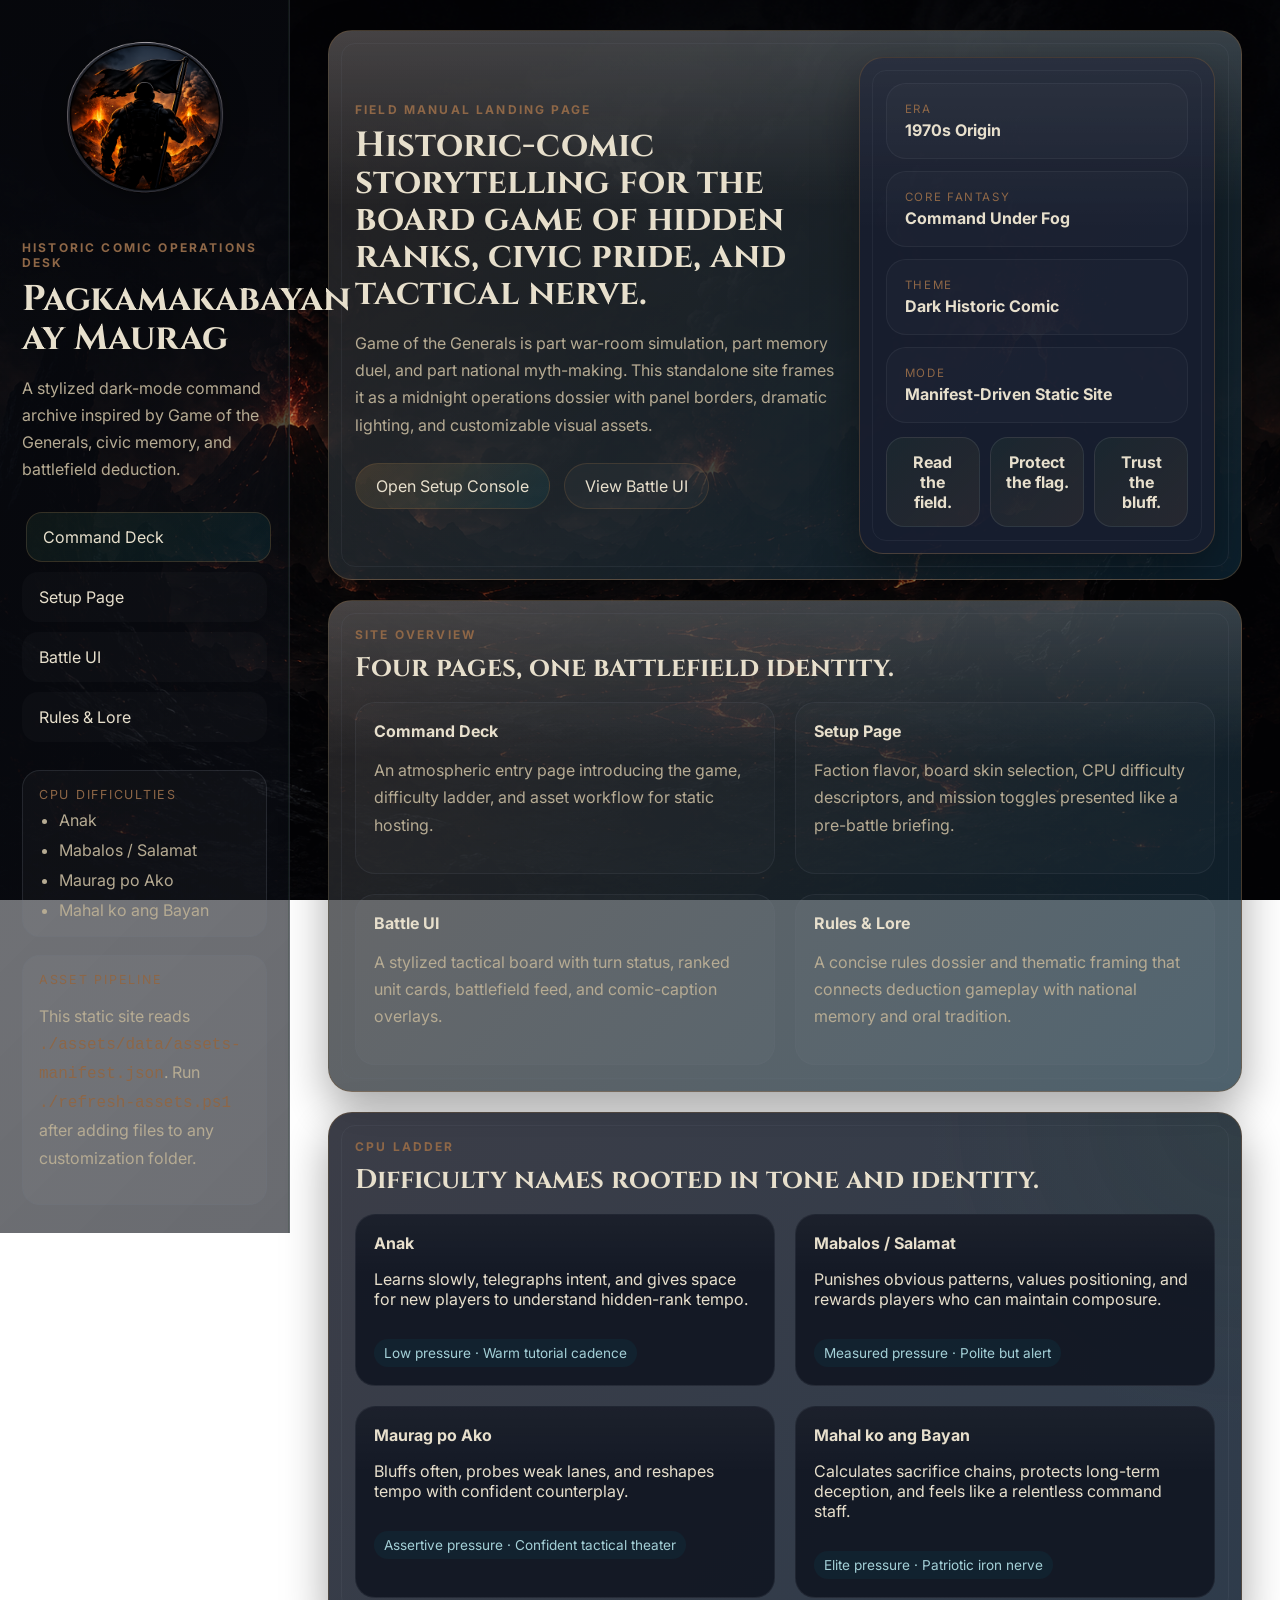
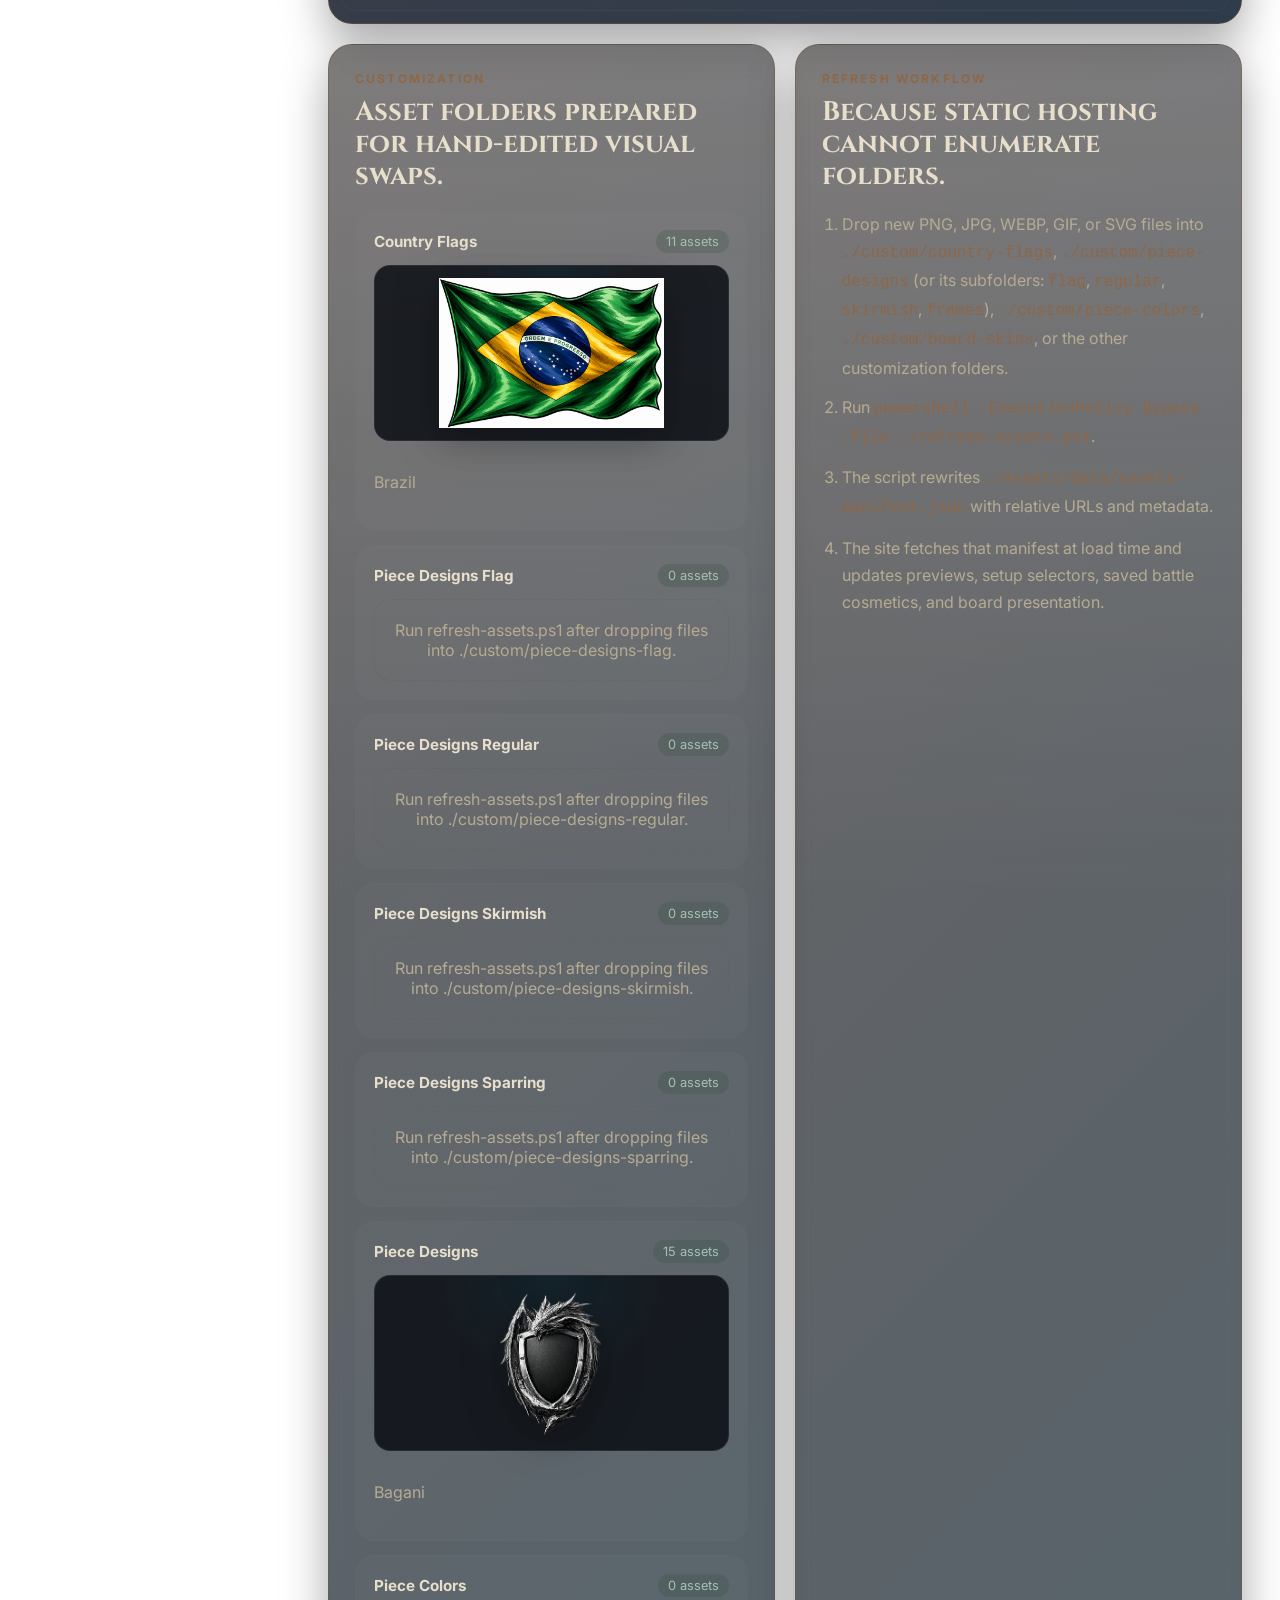
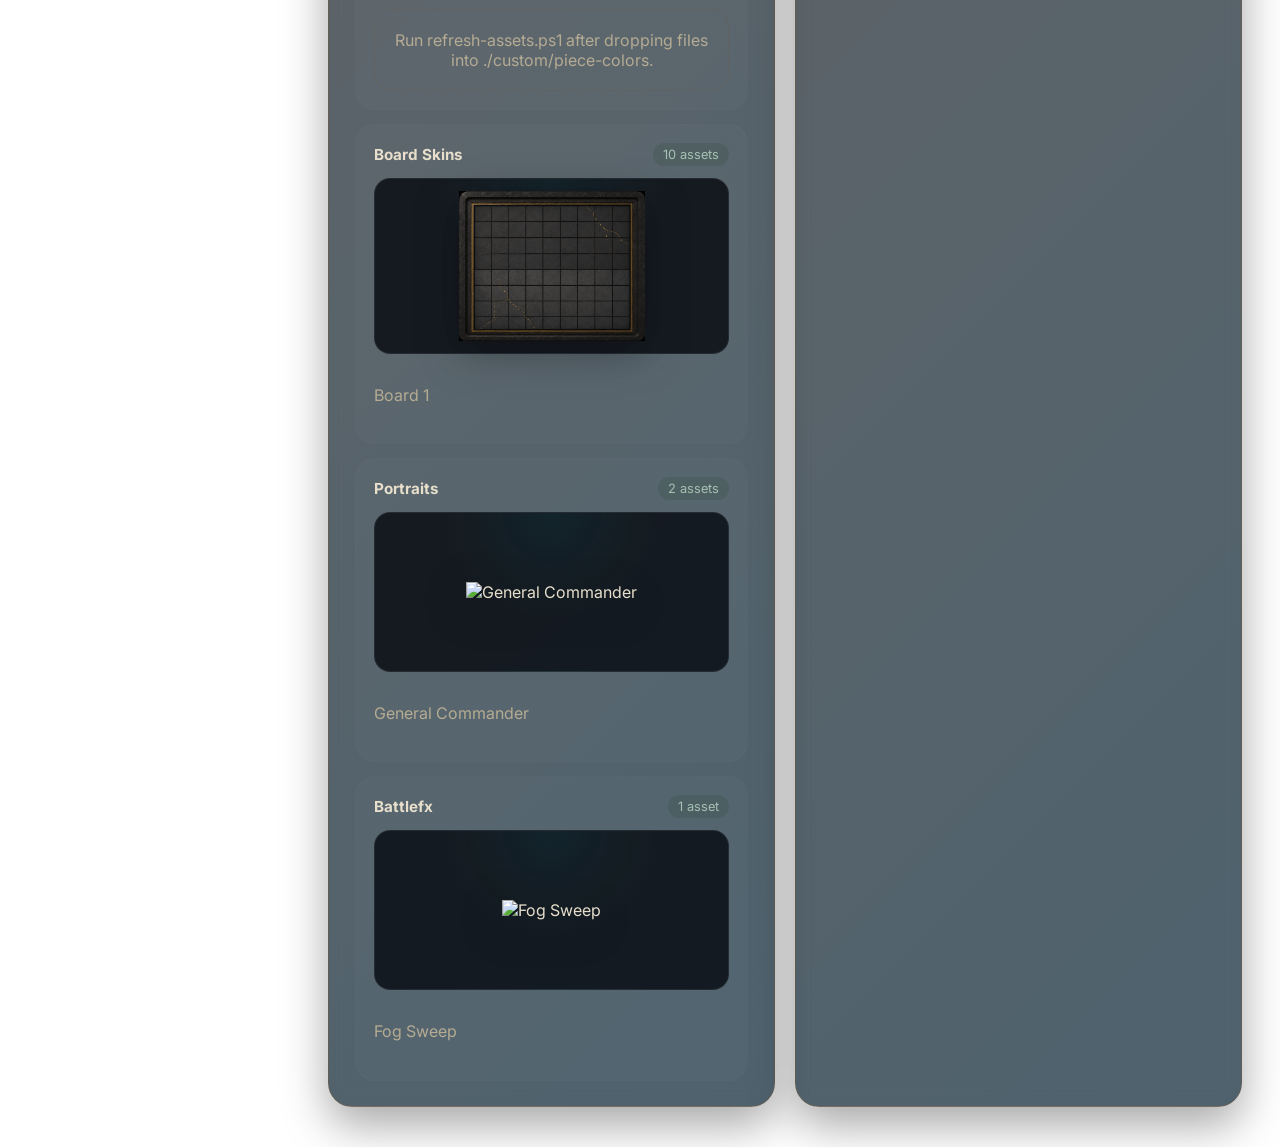
==== commit 24510e5b: "Piece figures are finally added :)" ====
--- a/index.html
+++ b/index.html
@@ -132,7 +132,7 @@
             <h3>Because static hosting cannot enumerate folders.</h3>
           </div>
           <ol class="timeline-list">
-            <li>Drop new PNG, JPG, WEBP, GIF, or SVG files into <code>./custom/country-flags</code>, <code>./custom/rank-characters</code>, <code>./custom/piece-designs</code>, <code>./custom/piece-colors</code>, <code>./custom/board-skins</code>, or the other customization folders.</li>
+            <li>Drop new PNG, JPG, WEBP, GIF, or SVG files into <code>./custom/country-flags</code>, <code>./custom/piece-designs</code> (or its subfolders: <code>flag</code>, <code>regular</code>, <code>skirmish</code>, <code>frames</code>), <code>./custom/piece-colors</code>, <code>./custom/board-skins</code>, or the other customization folders.</li>
             <li>Run <code>powershell -ExecutionPolicy Bypass -File .\refresh-assets.ps1</code>.</li>
             <li>The script rewrites <code>./assets/data/assets-manifest.json</code> with relative URLs and metadata.</li>
             <li>The site fetches that manifest at load time and updates previews, setup selectors, saved battle cosmetics, and board presentation.</li>
--- a/assets/css/styles.css
+++ b/assets/css/styles.css
@@ -524,6 +524,17 @@
   gap: 12px;
 }
 
+.piece-rank-sections {
+  display: grid;
+  gap: 12px;
+  padding-bottom: 4px;
+  border-bottom: 1px solid rgba(107, 114, 127, 0.18);
+}
+
+.piece-rank-sections .panel-label {
+  margin-bottom: 4px;
+}
+
 .setup-option__header {
   display: flex;
   align-items: end;
@@ -704,6 +715,57 @@
   );
 }
 
+.color-picker-panel {
+  display: grid;
+  grid-template-columns: 1fr;
+  gap: 14px;
+}
+
+.color-picker-panel .color-custom-label {
+  font-family: "Cinzel", serif;
+  font-size: 0.9rem;
+  color: var(--text);
+}
+
+.color-picker-panel .color-picker-row {
+  display: flex;
+  align-items: center;
+  gap: 12px;
+  padding: 12px 16px;
+  border-radius: 18px;
+  background: rgba(255, 255, 255, 0.04);
+  border: 1px solid rgba(107, 114, 127, 0.28);
+}
+
+.color-picker-panel input[type="color"] {
+  width: 56px;
+  height: 56px;
+  border: 2px solid rgba(117, 90, 58, 0.36);
+  border-radius: 16px;
+  padding: 4px;
+  cursor: pointer;
+  background: rgba(14, 19, 29, 0.94);
+  box-shadow:
+    inset 0 1px 0 rgba(255, 255, 255, 0.08),
+    0 8px 20px rgba(0, 0, 0, 0.22);
+}
+
+.color-picker-panel input[type="color"]::-webkit-color-swatch-wrapper {
+  padding: 0;
+}
+
+.color-picker-panel input[type="color"]::-webkit-color-swatch {
+  border: none;
+  border-radius: 12px;
+}
+
+.color-picker-panel .color-hex-value {
+  font-family: "Cinzel", serif;
+  font-size: 0.95rem;
+  color: var(--text);
+  letter-spacing: 0.04em;
+}
+
 .stopwatch-panel {
   display: grid;
   gap: 8px;
@@ -874,6 +936,11 @@
 .piece-art--color {
   opacity: 0.28;
   mix-blend-mode: screen;
+}
+
+.piece-art--color--custom {
+  mix-blend-mode: normal;
+  opacity: 0.45;
 }
 
 .piece-art--rank {
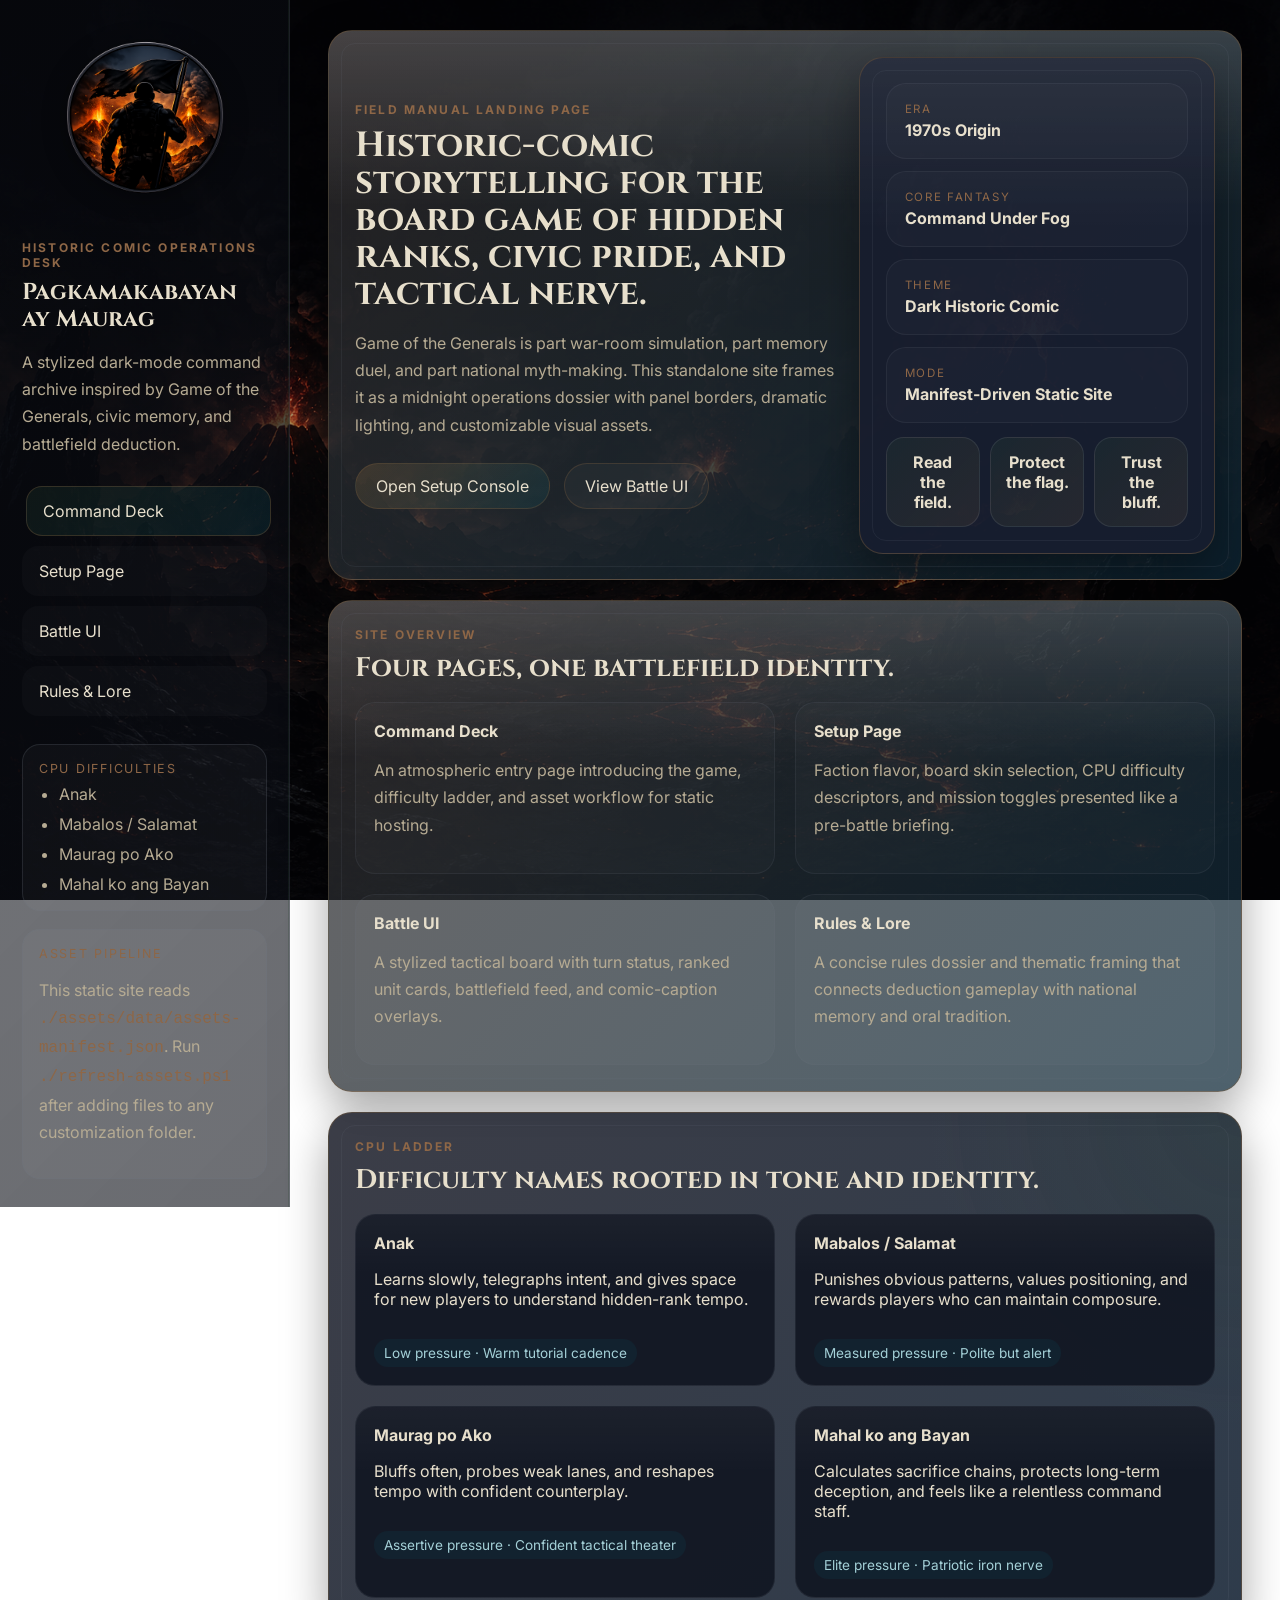
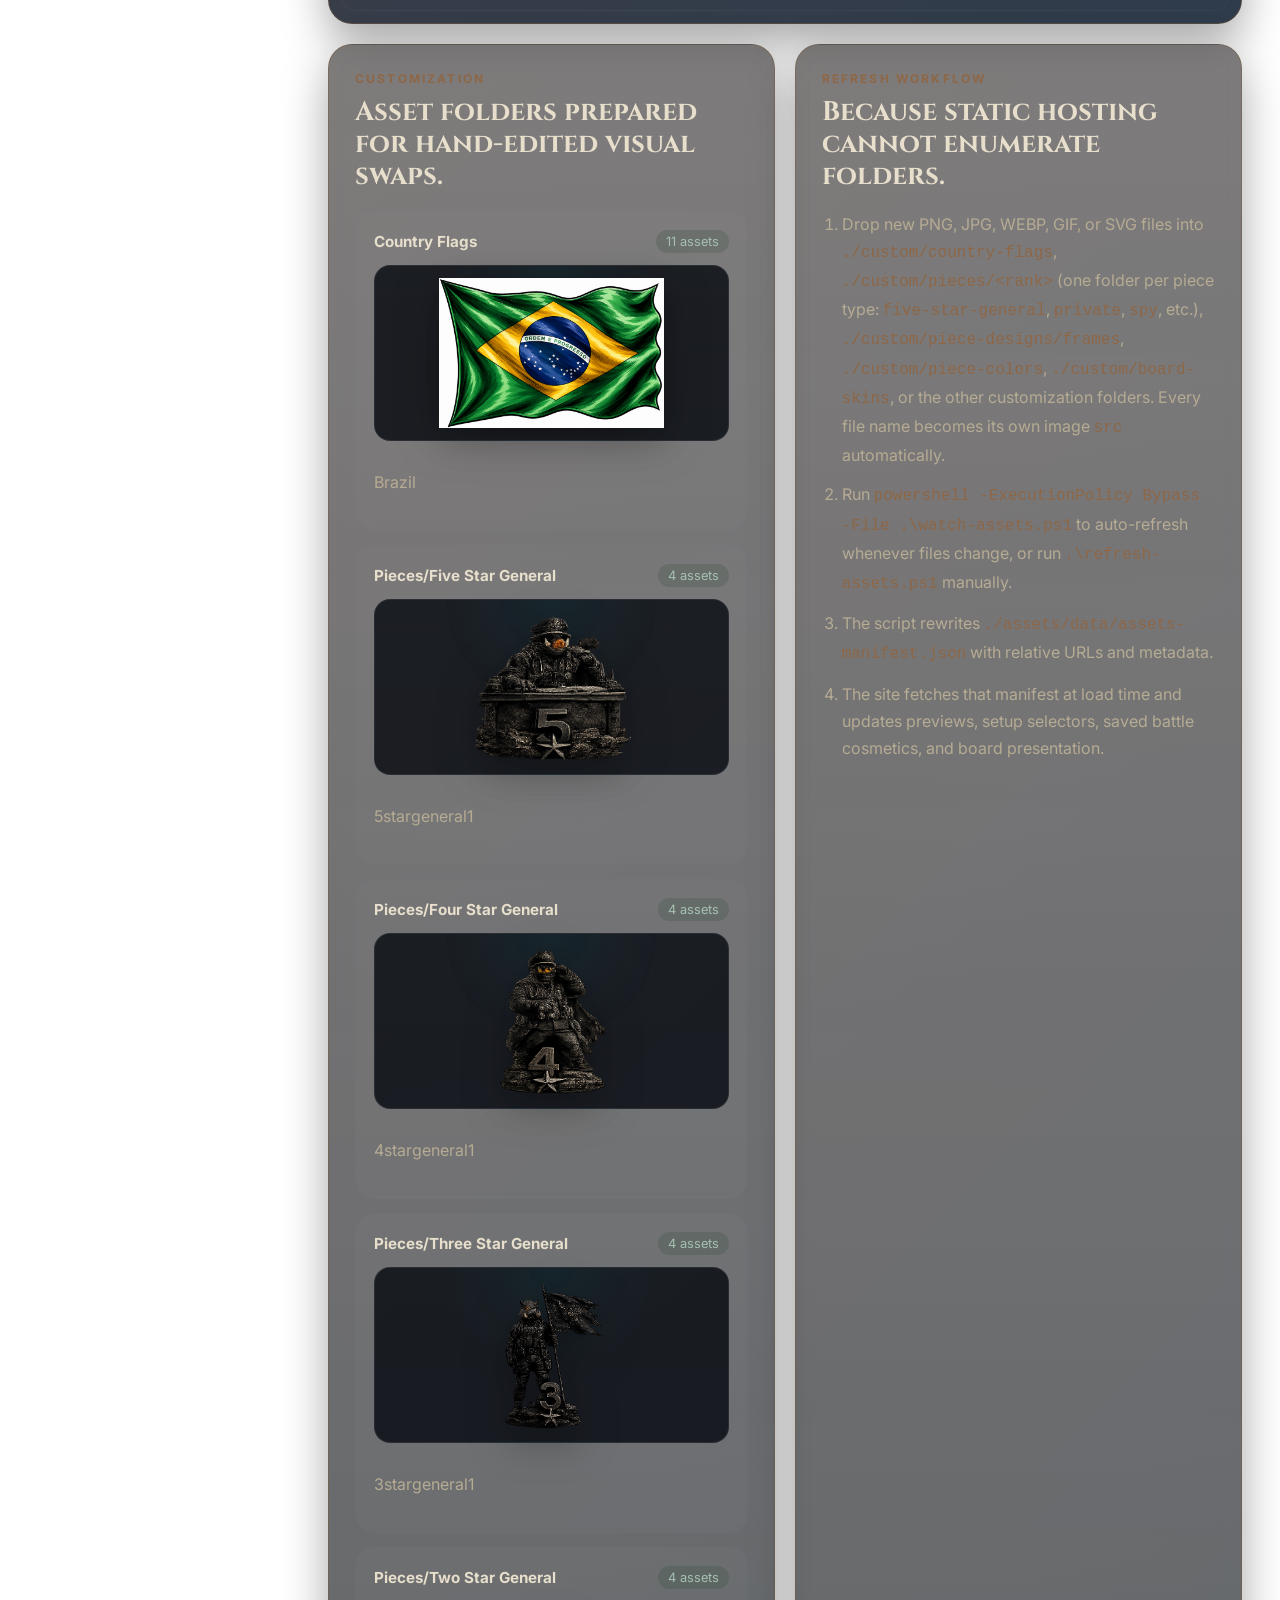
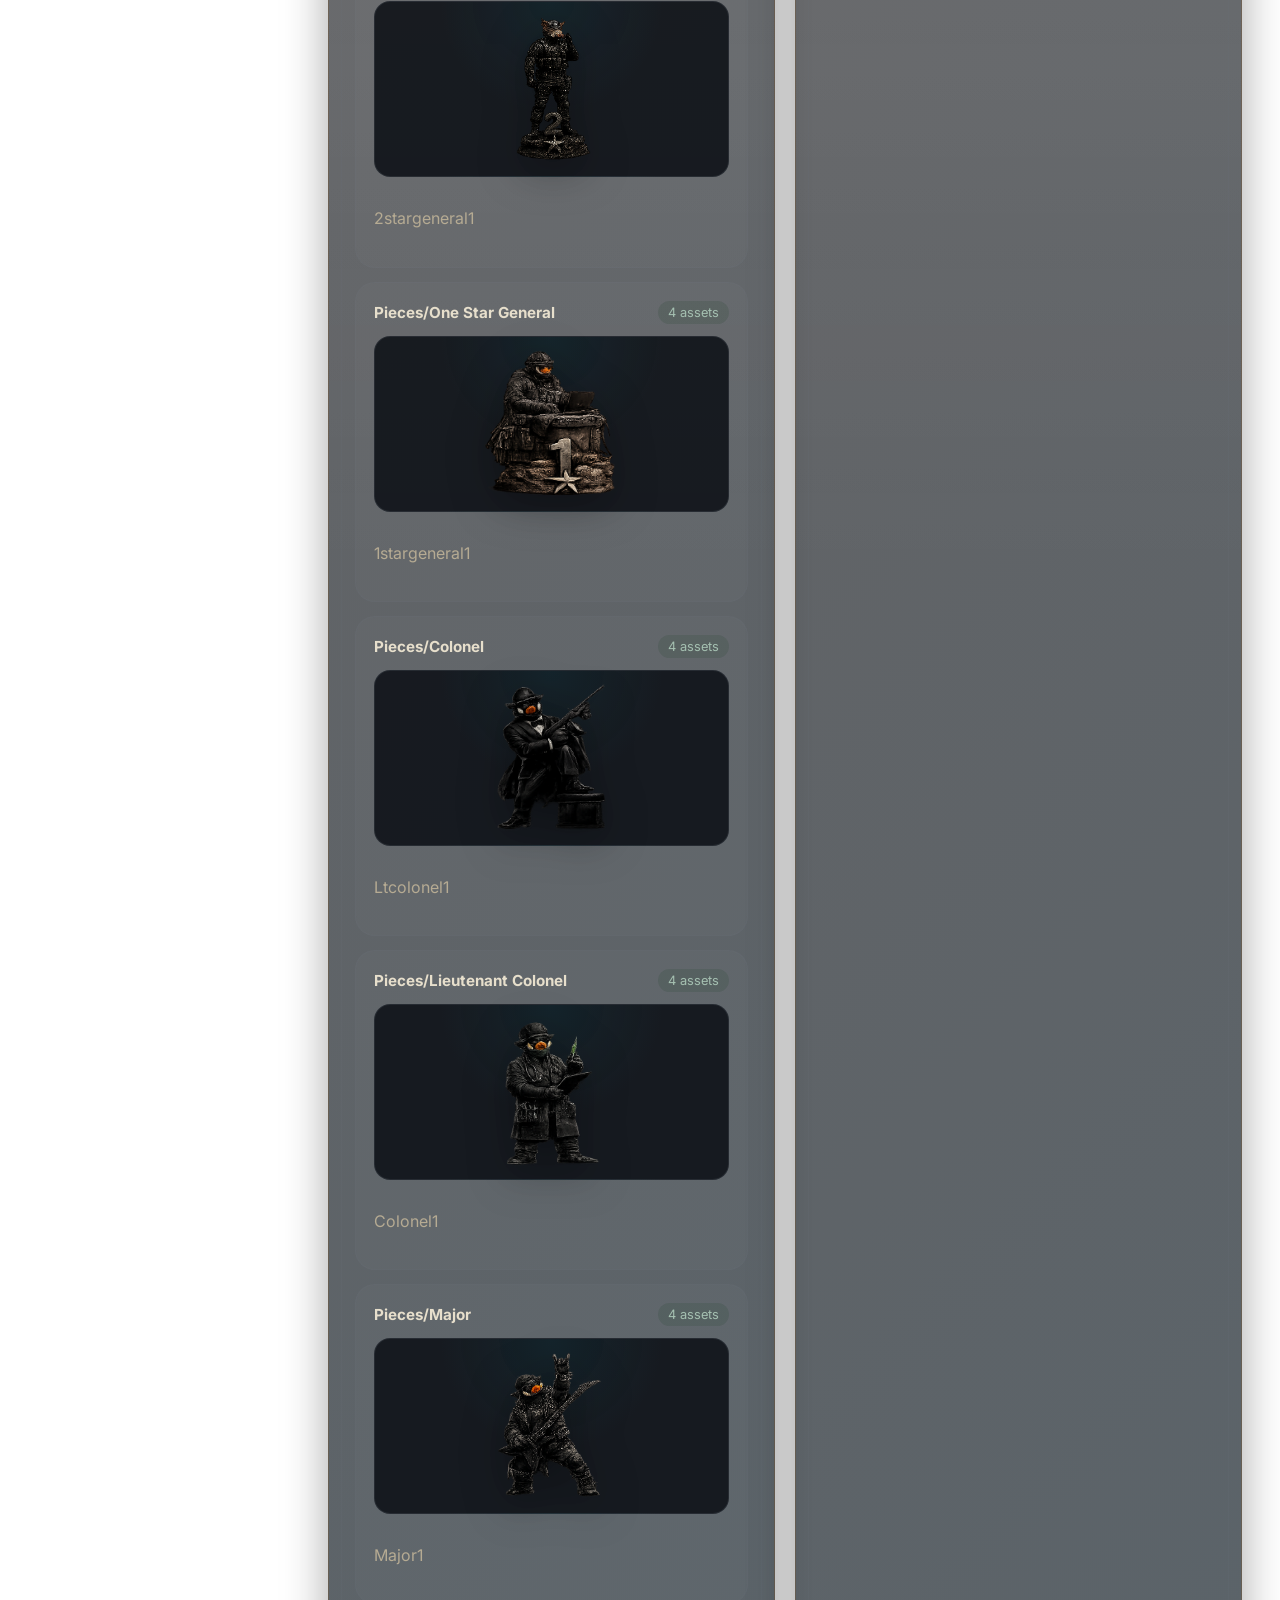
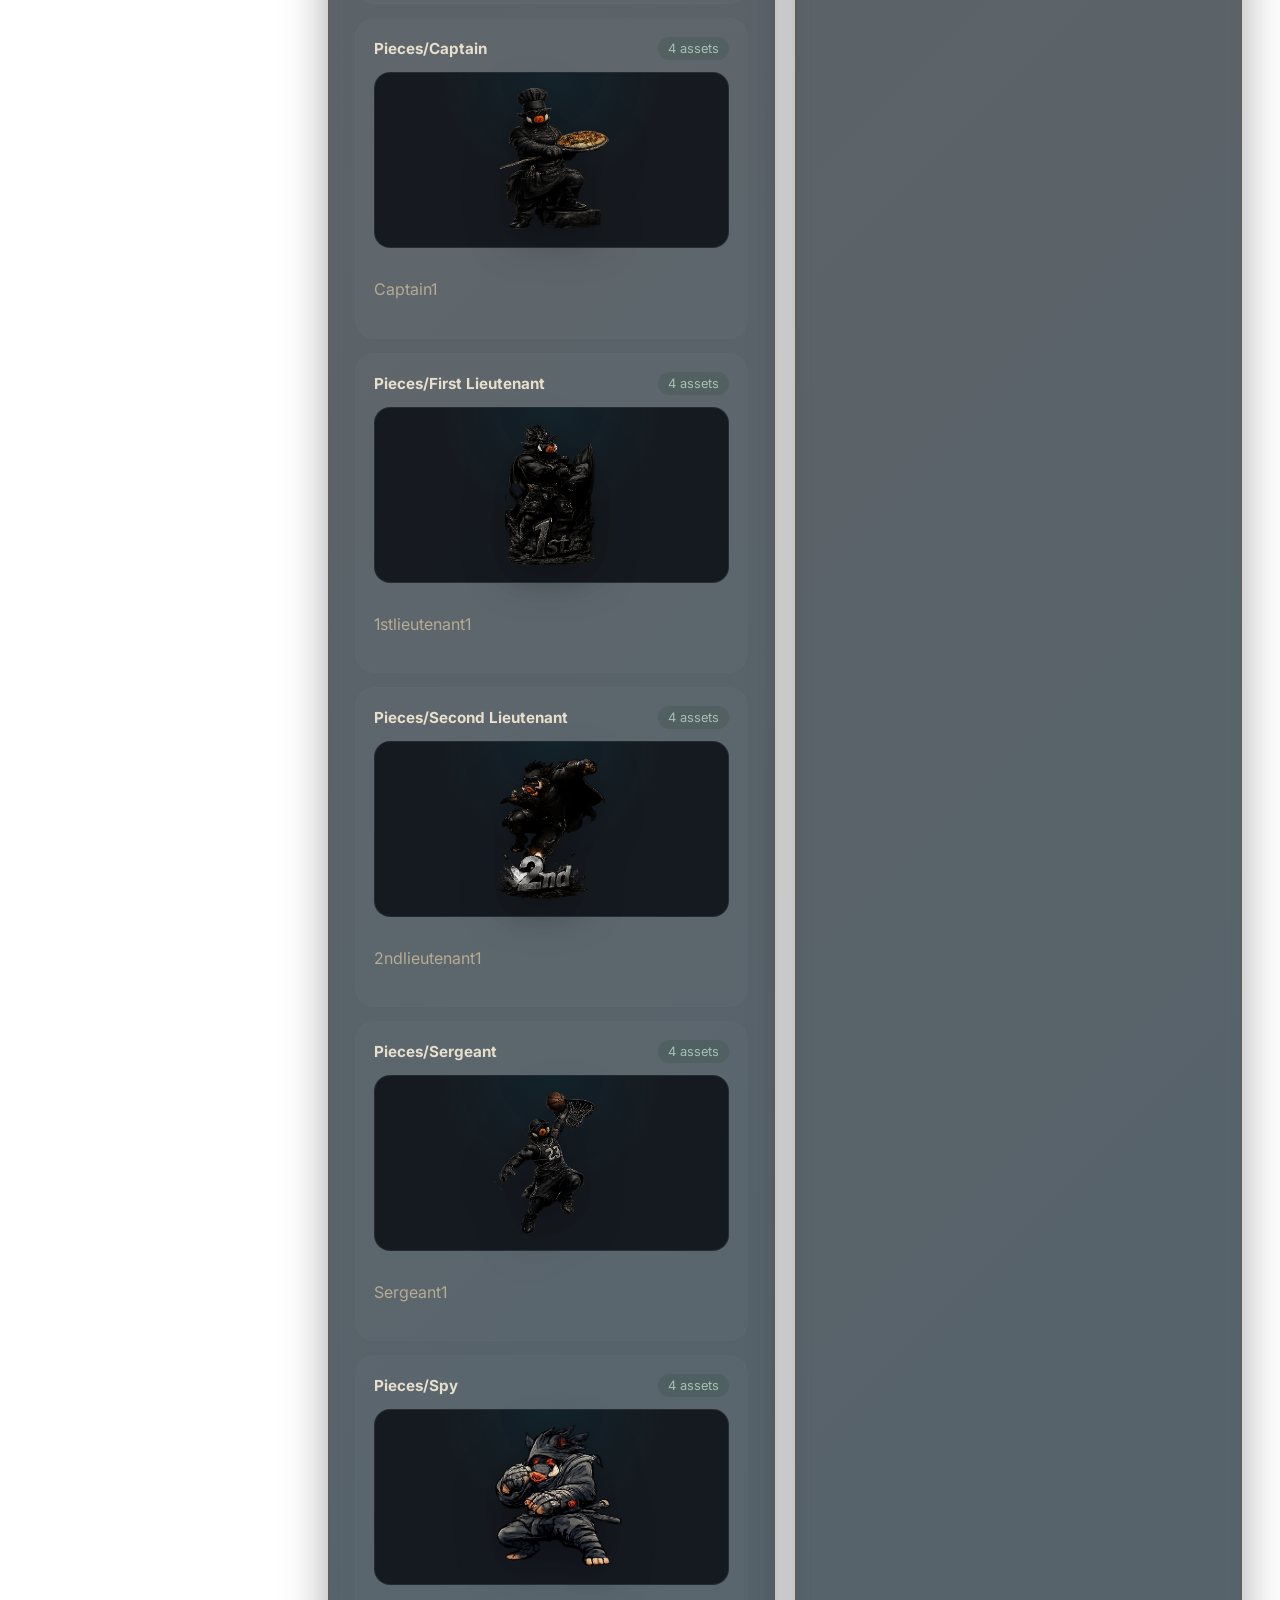
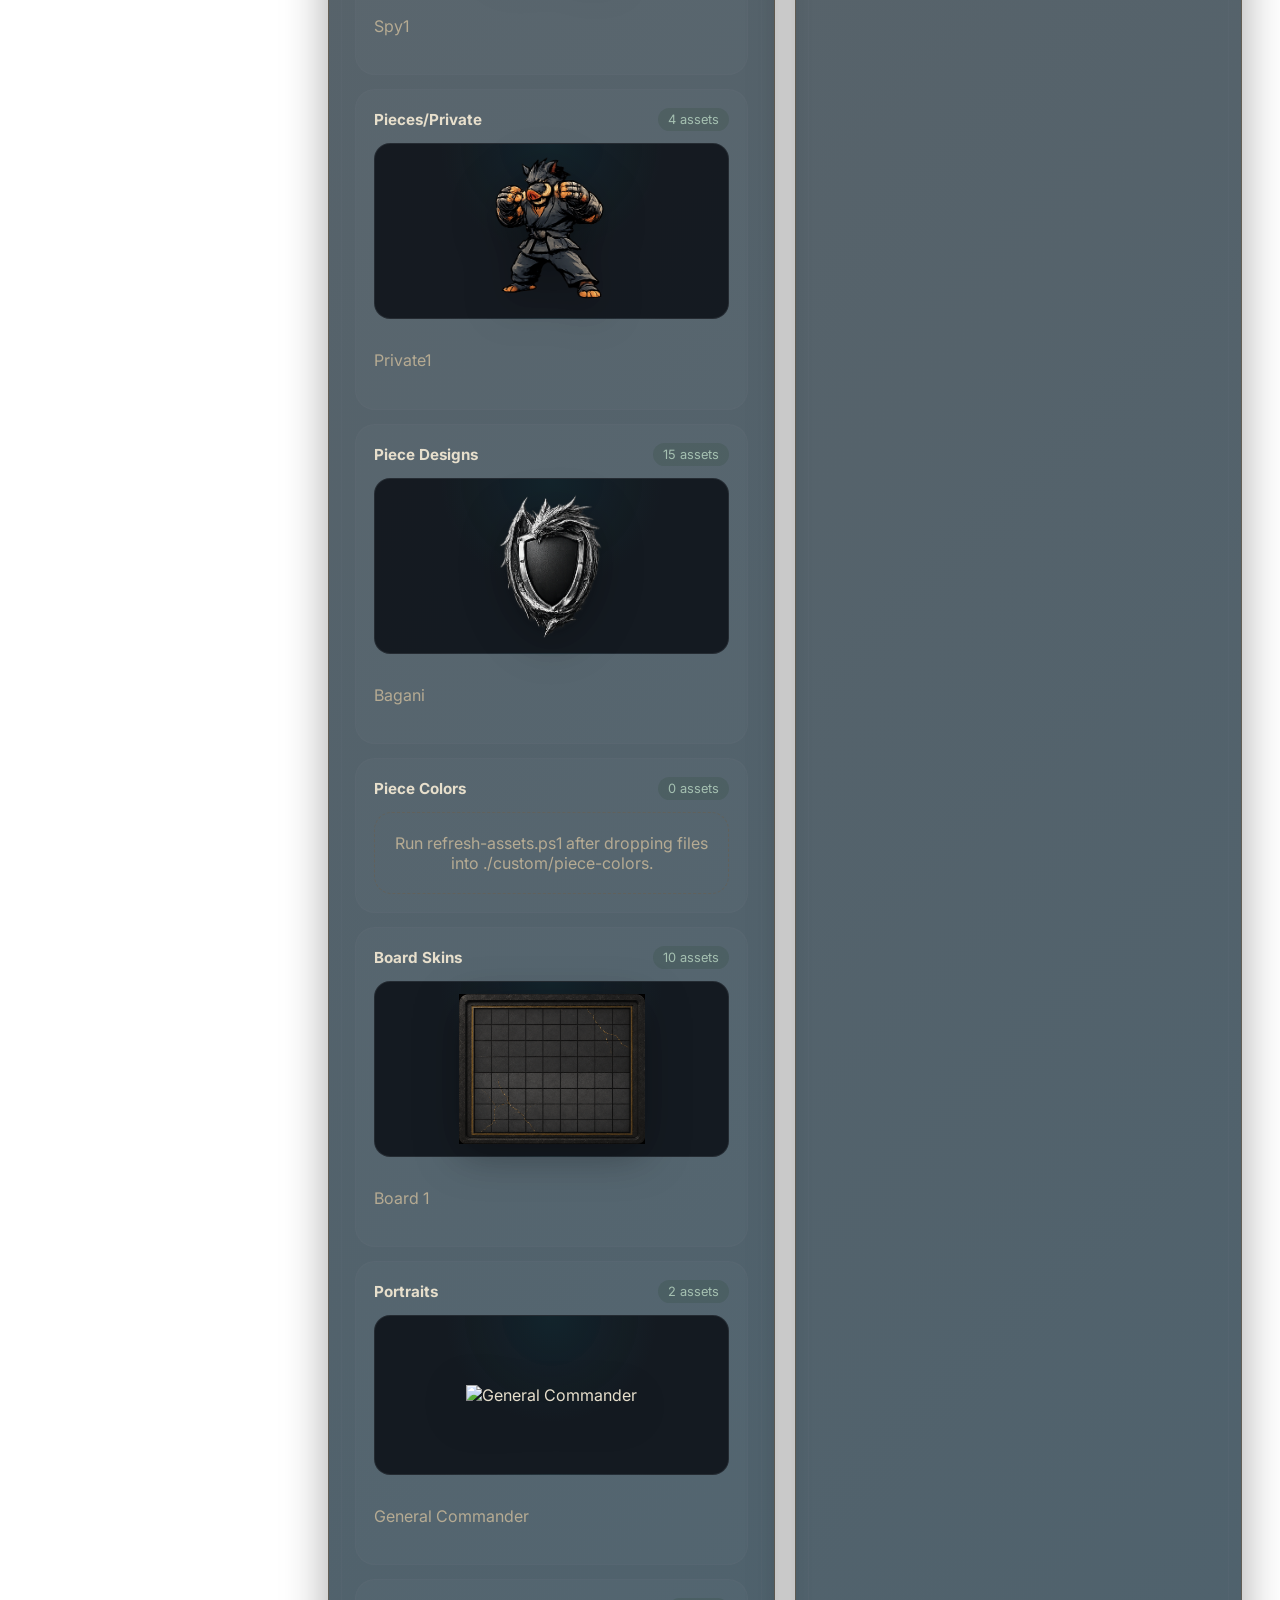
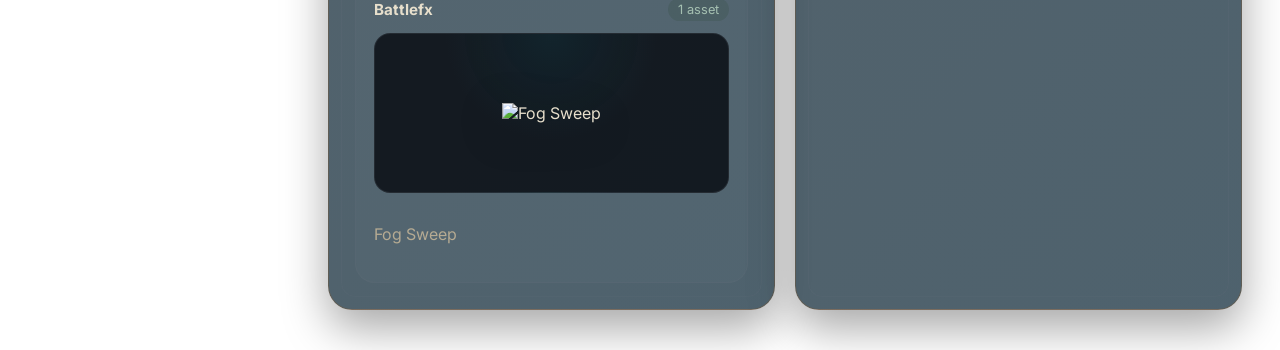
==== commit d070fe3b: "Piece frame type images are now complete :)" ====
--- a/index.html
+++ b/index.html
@@ -132,8 +132,8 @@
             <h3>Because static hosting cannot enumerate folders.</h3>
           </div>
           <ol class="timeline-list">
-            <li>Drop new PNG, JPG, WEBP, GIF, or SVG files into <code>./custom/country-flags</code>, <code>./custom/piece-designs</code> (or its subfolders: <code>flag</code>, <code>regular</code>, <code>skirmish</code>, <code>frames</code>), <code>./custom/piece-colors</code>, <code>./custom/board-skins</code>, or the other customization folders.</li>
-            <li>Run <code>powershell -ExecutionPolicy Bypass -File .\refresh-assets.ps1</code>.</li>
+            <li>Drop new PNG, JPG, WEBP, GIF, or SVG files into <code>./custom/country-flags</code>, <code>./custom/pieces/&lt;rank&gt;</code> (one folder per piece type: <code>five-star-general</code>, <code>private</code>, <code>spy</code>, etc.), <code>./custom/piece-designs/frames</code>, <code>./custom/piece-colors</code>, <code>./custom/board-skins</code>, or the other customization folders. Every file name becomes its own image <code>src</code> automatically.</li>
+            <li>Run <code>powershell -ExecutionPolicy Bypass -File .\watch-assets.ps1</code> to auto-refresh whenever files change, or run <code>.\refresh-assets.ps1</code> manually.</li>
             <li>The script rewrites <code>./assets/data/assets-manifest.json</code> with relative URLs and metadata.</li>
             <li>The site fetches that manifest at load time and updates previews, setup selectors, saved battle cosmetics, and board presentation.</li>
           </ol>
--- a/assets/css/styles.css
+++ b/assets/css/styles.css
@@ -127,8 +127,10 @@
 
 .brand-block h1 {
   margin: 0 0 14px;
-  font-size: clamp(1.8rem, 2.8vw, 2.4rem);
-  line-height: 1.1;
+  font-size: clamp(1.25rem, 1.8vw, 1.6rem);
+  line-height: 1.15;
+  word-break: break-word;
+  overflow-wrap: anywhere;
 }
 
 .brand-copy,
@@ -614,6 +616,43 @@
 
 .visual-carousel__frame {
   min-height: 220px;
+  overflow: hidden;
+}
+
+.visual-carousel__frame--exiting-left .visual-carousel__card {
+  animation: carouselSlideOutLeft 0.28s cubic-bezier(0.4, 0, 0.7, 0.2) forwards;
+}
+
+.visual-carousel__frame--exiting-right .visual-carousel__card {
+  animation: carouselSlideOutRight 0.28s cubic-bezier(0.4, 0, 0.7, 0.2) forwards;
+}
+
+.visual-carousel__frame--entering-right .visual-carousel__card {
+  animation: carouselSlideInRight 0.32s cubic-bezier(0, 0, 0.2, 1) forwards;
+}
+
+.visual-carousel__frame--entering-left .visual-carousel__card {
+  animation: carouselSlideInLeft 0.32s cubic-bezier(0, 0, 0.2, 1) forwards;
+}
+
+@keyframes carouselSlideOutLeft {
+  from { transform: translateX(0); opacity: 1; }
+  to { transform: translateX(-50px); opacity: 0; }
+}
+
+@keyframes carouselSlideOutRight {
+  from { transform: translateX(0); opacity: 1; }
+  to { transform: translateX(50px); opacity: 0; }
+}
+
+@keyframes carouselSlideInRight {
+  from { transform: translateX(50px); opacity: 0; }
+  to { transform: translateX(0); opacity: 1; }
+}
+
+@keyframes carouselSlideInLeft {
+  from { transform: translateX(-50px); opacity: 0; }
+  to { transform: translateX(0); opacity: 1; }
 }
 
 .visual-carousel__card {
@@ -713,6 +752,27 @@
     rgba(117, 90, 58, 0.95),
     rgba(13, 79, 93, 0.95)
   );
+}
+
+.visual-carousel__upload {
+  display: flex;
+  justify-content: center;
+  margin-top: 12px;
+}
+
+.visual-carousel__upload-btn {
+  cursor: pointer;
+  font-size: 0.82rem;
+}
+
+.visual-carousel[data-carousel-dropzone].is-drop-target {
+  outline: 2px dashed rgba(231, 223, 204, 0.6);
+  outline-offset: 6px;
+  border-radius: 14px;
+}
+
+.visual-carousel[data-carousel-dropzone].is-drop-target .visual-carousel__upload-btn {
+  background: rgba(13, 79, 93, 0.4);
 }
 
 .color-picker-panel {
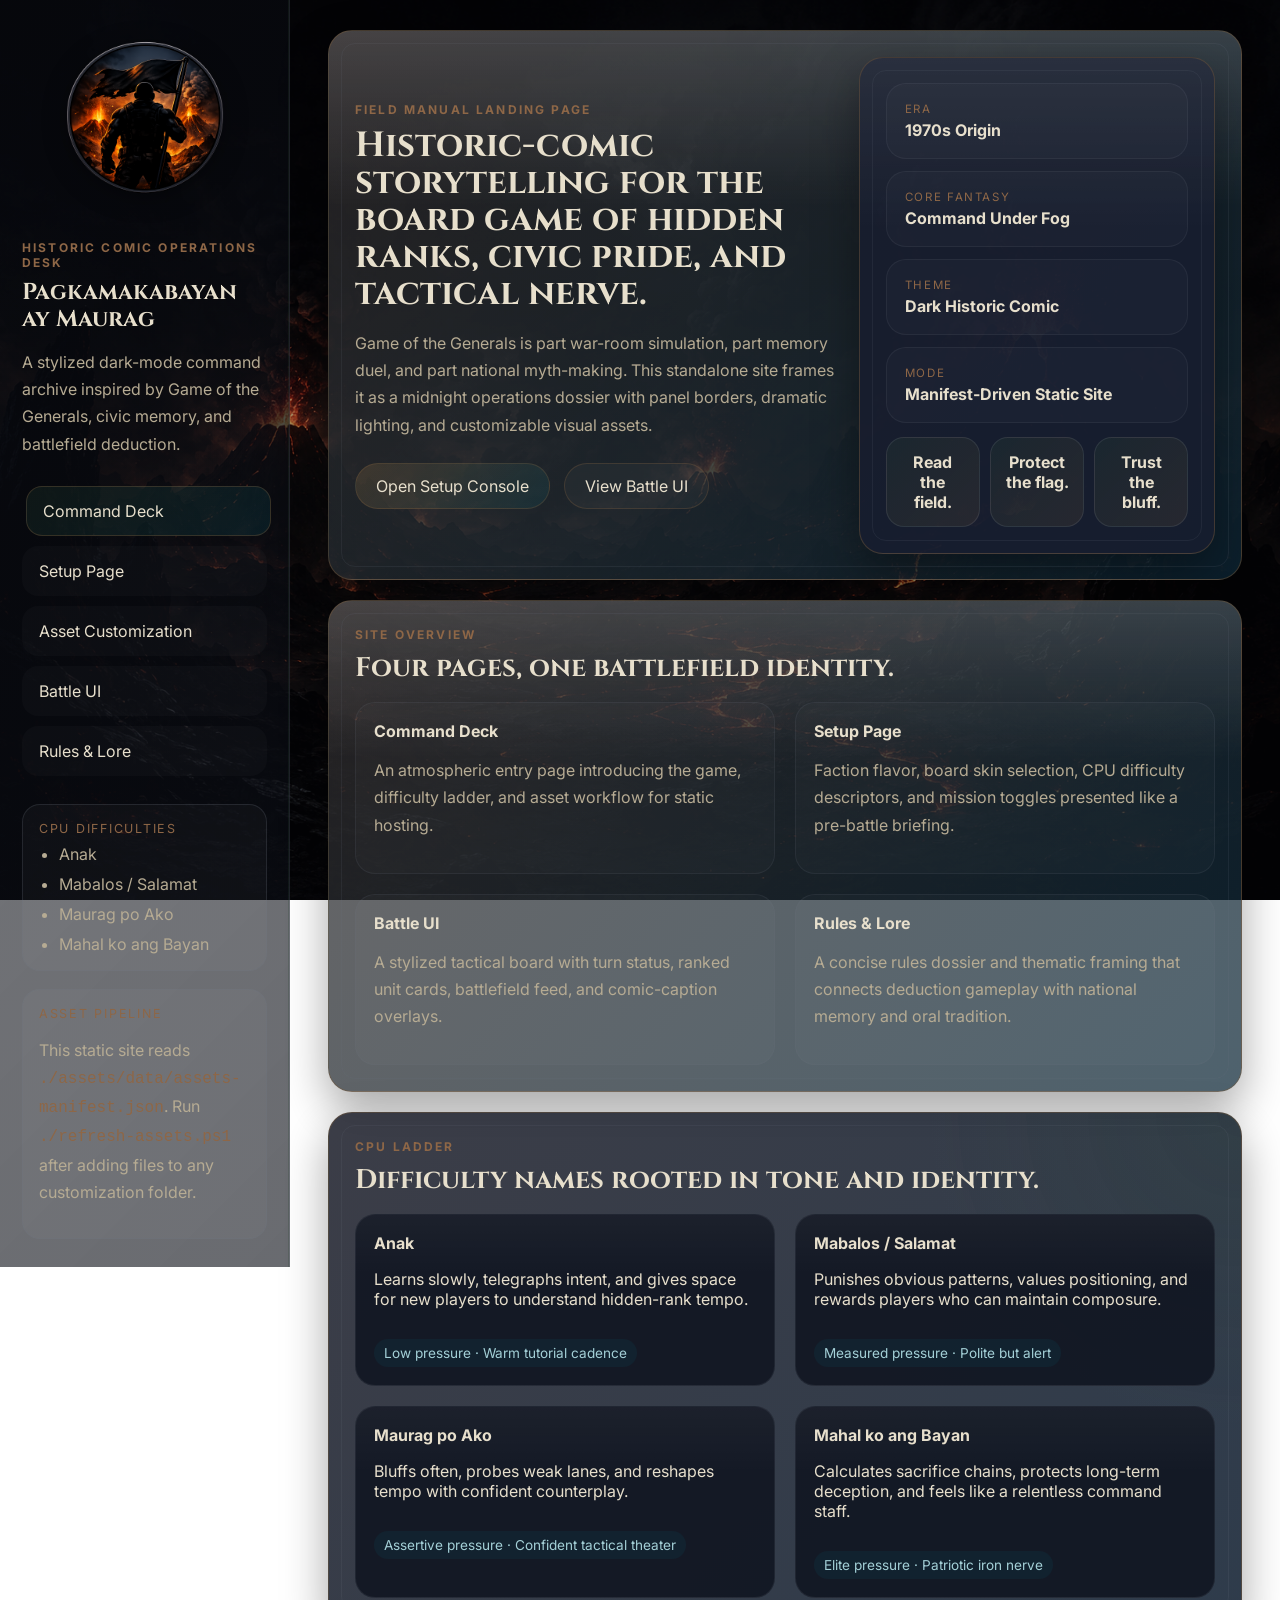
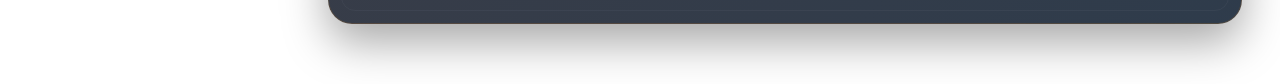
==== commit 1fe4d36e: "Added customization page separating the setup to avoid redundancy. Adding accordions and its animati" ====
--- a/index.html
+++ b/index.html
@@ -26,6 +26,7 @@
       <nav id="site-nav" class="site-nav">
         <a href="./index.html" data-nav-link>Command Deck</a>
         <a href="./setup.html" data-nav-link>Setup Page</a>
+        <a href="./customization.html" data-nav-link>Asset Customization</a>
         <a href="./battle.html" data-nav-link>Battle UI</a>
         <a href="./rules-lore.html" data-nav-link>Rules & Lore</a>
       </nav>
@@ -117,28 +118,7 @@
         <div class="difficulty-grid" data-difficulty-grid></div>
       </section>
 
-      <section class="dual-panel">
-        <article class="panel">
-          <div class="section-heading">
-            <p class="eyebrow">Customization</p>
-            <h3>Asset folders prepared for hand-edited visual swaps.</h3>
-          </div>
-          <div class="asset-preview-list" data-asset-preview></div>
-        </article>
 
-        <article class="panel">
-          <div class="section-heading">
-            <p class="eyebrow">Refresh Workflow</p>
-            <h3>Because static hosting cannot enumerate folders.</h3>
-          </div>
-          <ol class="timeline-list">
-            <li>Drop new PNG, JPG, WEBP, GIF, or SVG files into <code>./custom/country-flags</code>, <code>./custom/pieces/&lt;rank&gt;</code> (one folder per piece type: <code>five-star-general</code>, <code>private</code>, <code>spy</code>, etc.), <code>./custom/piece-designs/frames</code>, <code>./custom/piece-colors</code>, <code>./custom/board-skins</code>, or the other customization folders. Every file name becomes its own image <code>src</code> automatically.</li>
-            <li>Run <code>powershell -ExecutionPolicy Bypass -File .\watch-assets.ps1</code> to auto-refresh whenever files change, or run <code>.\refresh-assets.ps1</code> manually.</li>
-            <li>The script rewrites <code>./assets/data/assets-manifest.json</code> with relative URLs and metadata.</li>
-            <li>The site fetches that manifest at load time and updates previews, setup selectors, saved battle cosmetics, and board presentation.</li>
-          </ol>
-        </article>
-      </section>
     </main>
   </div>
 
--- a/assets/css/styles.css
+++ b/assets/css/styles.css
@@ -406,9 +406,12 @@
 
 .feature-grid,
 .difficulty-grid,
-.dual-panel,
 .setup-grid {
   grid-template-columns: repeat(2, minmax(0, 1fr));
+}
+
+.dual-panel {
+  grid-template-columns: minmax(0, 1fr);
 }
 
 .feature-grid,
@@ -418,6 +421,10 @@
 .battle-layout {
   display: grid;
   gap: 20px;
+}
+
+.dual-panel {
+  margin-block: 24px;
 }
 
 .difficulty-card h4,
@@ -1200,3 +1207,310 @@
     width: 100%;
   }
 }
+
+.category-accordions,
+.piece-accordions-main {
+  margin-top: 8px;
+}
+
+.category-accordion {
+  margin-bottom: 14px;
+  border-radius: var(--radius);
+  border: 1px solid var(--panel-border);
+  overflow: hidden;
+  background:
+    linear-gradient(180deg, rgba(255, 255, 255, 0.06), transparent 40%),
+    rgba(18, 24, 39, 0.85);
+  box-shadow: var(--shadow);
+}
+
+.category-accordion summary {
+  padding: 18px 20px;
+  font-family: var(--font-display);
+  font-weight: 600;
+  font-size: 1.05rem;
+  letter-spacing: 0.02em;
+  color: var(--text);
+  cursor: pointer;
+  list-style: none;
+  display: flex;
+  align-items: center;
+  transition: color 0.2s ease;
+}
+
+.category-accordion summary::-webkit-details-marker {
+  display: none;
+}
+
+.accordion-toggle {
+  font-size: 1.1rem;
+  line-height: 1;
+  font-weight: 400;
+  color: var(--bg);
+  width: 32px;
+  height: 32px;
+  display: inline-flex;
+  align-items: center;
+  justify-content: center;
+  background: var(--muted);
+  border-radius: 50%;
+  margin-left: 14px;
+  transition: transform 0.25s ease, background 0.2s ease;
+  flex-shrink: 0;
+  cursor: pointer;
+}
+
+.category-accordion .accordion-toggle.is-open {
+  background: var(--gold);
+}
+
+.category-accordion .accordion-toggle.is-closed {
+  background: var(--muted);
+}
+
+.category-accordion[open] summary {
+  color: var(--gold);
+}
+
+.accordion-count {
+  font-family: var(--font-body);
+  font-size: 0.75rem;
+  font-weight: 500;
+  color: var(--muted);
+  background: rgba(255, 255, 255, 0.04);
+  border: 1px solid rgba(107, 114, 127, 0.2);
+  padding: 4px 10px;
+  border-radius: 999px;
+  margin-left: auto;
+}
+
+.sub-accordions {
+  padding: 10px 16px 16px;
+  display: grid;
+  grid-template-columns: repeat(auto-fill, minmax(240px, 1fr));
+  gap: 16px;
+  overflow: hidden;
+  transition: height 0.35s cubic-bezier(0.4, 0, 0.2, 1);
+}
+
+.piece-accordion {
+  border-radius: 20px;
+  border: 1px solid rgba(107, 114, 127, 0.18);
+  overflow: hidden;
+  background: rgba(255, 255, 255, 0.02);
+  transition: background 0.2s ease;
+  display: flex;
+  flex-direction: column;
+}
+
+.piece-accordion summary {
+  display: none;
+}
+
+.piece-accordion[open] summary {
+  display: none;
+}
+
+.piece-gallery {
+  padding: 10px 16px 18px;
+  display: grid;
+  grid-template-columns: 1fr;
+  gap: 12px;
+  flex: 1;
+}
+
+.piece-gallery img {
+  width: 100%;
+  aspect-ratio: 1 / 1;
+  max-height: 280px;
+  object-fit: contain;
+  border-radius: 14px;
+  background: rgba(0, 0, 0, 0.25);
+  border: 1px solid rgba(107, 114, 127, 0.15);
+  padding: 14px;
+  transition: transform 0.2s ease, border-color 0.2s ease;
+}
+
+.piece-gallery__label {
+  text-align: center;
+  font-size: 0.85rem;
+  color: var(--muted);
+  margin: 0;
+}
+
+.piece-gallery img:hover {
+  transform: scale(1.04);
+  border-color: var(--gold);
+}
+
+@media (max-width: 720px) {
+  .sub-accordions {
+    grid-template-columns: repeat(auto-fill, minmax(150px, 1fr));
+  }
+
+  .piece-accordion summary {
+    padding: 14px 16px;
+    font-size: 0.9rem;
+  }
+
+  .piece-gallery {
+    padding: 0 12px 14px;
+  }
+
+  .piece-gallery img {
+    aspect-ratio: 1 / 1;
+    max-height: 180px;
+    padding: 10px;
+  }
+}
+
+.category--flags {
+  background:
+    linear-gradient(135deg, rgba(142, 103, 71, 0.12), transparent 50%),
+    linear-gradient(180deg, rgba(255, 255, 255, 0.04), transparent 40%),
+    rgba(18, 24, 39, 0.9);
+}
+
+.category--ranks {
+  background:
+    linear-gradient(135deg, rgba(20, 96, 111, 0.15), transparent 50%),
+    linear-gradient(180deg, rgba(255, 255, 255, 0.04), transparent 40%),
+    rgba(18, 24, 39, 0.9);
+}
+
+.category--pieces {
+  background:
+    linear-gradient(135deg, rgba(42, 70, 53, 0.15), transparent 50%),
+    linear-gradient(180deg, rgba(255, 255, 255, 0.04), transparent 40%),
+    rgba(18, 24, 39, 0.9);
+}
+
+.category--boards {
+  background:
+    linear-gradient(135deg, rgba(117, 90, 58, 0.18), transparent 50%),
+    linear-gradient(180deg, rgba(255, 255, 255, 0.04), transparent 40%),
+    rgba(18, 24, 39, 0.9);
+}
+
+.category--banners {
+  background:
+    linear-gradient(135deg, rgba(122, 71, 71, 0.15), transparent 50%),
+    linear-gradient(180deg, rgba(255, 255, 255, 0.04), transparent 40%),
+    rgba(18, 24, 39, 0.9);
+}
+
+.category--ui {
+  background:
+    linear-gradient(135deg, rgba(107, 114, 127, 0.15), transparent 50%),
+    linear-gradient(180deg, rgba(255, 255, 255, 0.04), transparent 40%),
+    rgba(18, 24, 39, 0.9);
+}
+
+.category--fx {
+  background:
+    linear-gradient(135deg, rgba(13, 79, 93, 0.2), transparent 50%),
+    linear-gradient(180deg, rgba(255, 255, 255, 0.04), transparent 40%),
+    rgba(18, 24, 39, 0.9);
+}
+
+.piece--brazil { background: linear-gradient(90deg, rgba(0, 156, 59, 0.1), transparent 60%), rgba(18, 24, 39, 0.7); }
+.piece--china { background: linear-gradient(90deg, rgba(222, 41, 16, 0.1), transparent 60%), rgba(18, 24, 39, 0.7); }
+.piece--france { background: linear-gradient(90deg, rgba(0, 85, 164, 0.1), transparent 60%), rgba(18, 24, 39, 0.7); }
+.piece--germany { background: linear-gradient(90deg, rgba(0, 0, 0, 0.15), transparent 60%), rgba(18, 24, 39, 0.7); }
+.piece--india { background: linear-gradient(90deg, rgba(255, 153, 51, 0.1), transparent 60%), rgba(18, 24, 39, 0.7); }
+.piece--japan { background: linear-gradient(90deg, rgba(188, 0, 0, 0.1), transparent 60%), rgba(18, 24, 39, 0.7); }
+.piece--korea { background: linear-gradient(90deg, rgba(0, 56, 147, 0.1), transparent 60%), rgba(18, 24, 39, 0.7); }
+.piece--philippines { background: linear-gradient(90deg, rgba(0, 56, 147, 0.1), transparent 60%), rgba(18, 24, 39, 0.7); }
+.piece--russia { background: linear-gradient(90deg, rgba(0, 57, 166, 0.1), transparent 60%), rgba(18, 24, 39, 0.7); }
+.piece--united-kingdom { background: linear-gradient(90deg, rgba(0, 35, 149, 0.1), transparent 60%), rgba(18, 24, 39, 0.7); }
+.piece--united-states { background: linear-gradient(90deg, rgba(178, 34, 52, 0.1), transparent 60%), rgba(18, 24, 39, 0.7); }
+.piece--general-commander { background: linear-gradient(90deg, rgba(142, 103, 71, 0.12), transparent 60%), rgba(18, 24, 39, 0.7); }
+.piece--shadow-scout { background: linear-gradient(90deg, rgba(107, 114, 127, 0.15), transparent 60%), rgba(18, 24, 39, 0.7); }
+.piece--bayanihan { background: linear-gradient(90deg, rgba(122, 71, 71, 0.12), transparent 60%), rgba(18, 24, 39, 0.7); }
+.piece--sun-star { background: linear-gradient(90deg, rgba(142, 103, 71, 0.12), transparent 60%), rgba(18, 24, 39, 0.7); }
+.piece--fog-sweep { background: linear-gradient(90deg, rgba(13, 79, 93, 0.15), transparent 60%), rgba(18, 24, 39, 0.7); }
+
+.category--captain { background: linear-gradient(135deg, rgba(20, 96, 111, 0.12), transparent 50%), rgba(18, 24, 39, 0.9); }
+.category--colonel { background: linear-gradient(135deg, rgba(42, 70, 53, 0.12), transparent 50%), rgba(18, 24, 39, 0.9); }
+.category--first-lieutenant { background: linear-gradient(135deg, rgba(107, 114, 127, 0.12), transparent 50%), rgba(18, 24, 39, 0.9); }
+.category--five-star-general { background: linear-gradient(135deg, rgba(142, 103, 71, 0.15), transparent 50%), rgba(18, 24, 39, 0.9); }
+.category--four-star-general { background: linear-gradient(135deg, rgba(117, 90, 58, 0.14), transparent 50%), rgba(18, 24, 39, 0.9); }
+.category--lieutenant-colonel { background: linear-gradient(135deg, rgba(13, 79, 93, 0.12), transparent 50%), rgba(18, 24, 39, 0.9); }
+.category--major { background: linear-gradient(135deg, rgba(122, 71, 71, 0.1), transparent 50%), rgba(18, 24, 39, 0.9); }
+.category--one-star-general { background: linear-gradient(135deg, rgba(142, 103, 71, 0.12), transparent 50%), rgba(18, 24, 39, 0.9); }
+.category--private { background: linear-gradient(135deg, rgba(107, 114, 127, 0.1), transparent 50%), rgba(18, 24, 39, 0.9); }
+.category--second-lieutenant { background: linear-gradient(135deg, rgba(20, 96, 111, 0.1), transparent 50%), rgba(18, 24, 39, 0.9); }
+.category--sergeant { background: linear-gradient(135deg, rgba(42, 70, 53, 0.1), transparent 50%), rgba(18, 24, 39, 0.9); }
+.category--spy { background: linear-gradient(135deg, rgba(122, 71, 71, 0.12), transparent 50%), rgba(18, 24, 39, 0.9); }
+.category--three-star-general { background: linear-gradient(135deg, rgba(117, 90, 58, 0.12), transparent 50%), rgba(18, 24, 39, 0.9); }
+.category--two-star-general { background: linear-gradient(135deg, rgba(13, 79, 93, 0.1), transparent 50%), rgba(18, 24, 39, 0.9); }
+
+.piece--captain1,
+.piece--captain2,
+.piece--captain3,
+.piece--captain4 { background: linear-gradient(90deg, rgba(20, 96, 111, 0.1), transparent 60%), rgba(18, 24, 39, 0.7); }
+
+.piece--colonel1,
+.piece--colonel2,
+.piece--colonel3,
+.piece--colonel4 { background: linear-gradient(90deg, rgba(42, 70, 53, 0.1), transparent 60%), rgba(18, 24, 39, 0.7); }
+
+.piece--1stlieutenant1,
+.piece--1stlieutenant2,
+.piece--1stlieutenant3,
+.piece--1stlieutenant4 { background: linear-gradient(90deg, rgba(107, 114, 127, 0.1), transparent 60%), rgba(18, 24, 39, 0.7); }
+
+.piece--5stargeneral1,
+.piece--5stargeneral2,
+.piece--5stargeneral3,
+.piece--5stargeneral4 { background: linear-gradient(90deg, rgba(142, 103, 71, 0.12), transparent 60%), rgba(18, 24, 39, 0.7); }
+
+.piece--4stargeneral1,
+.piece--4stargeneral2,
+.piece--4stargeneral3,
+.piece--4stargeneral4 { background: linear-gradient(90deg, rgba(117, 90, 58, 0.12), transparent 60%), rgba(18, 24, 39, 0.7); }
+
+.piece--lieutenant-colonel1,
+.piece--lieutenant-colonel2,
+.piece--lieutenant-colonel3,
+.piece--lieutenant-colonel4 { background: linear-gradient(90deg, rgba(13, 79, 93, 0.1), transparent 60%), rgba(18, 24, 39, 0.7); }
+
+.piece--major1,
+.piece--major2,
+.piece--major3,
+.piece--major4 { background: linear-gradient(90deg, rgba(122, 71, 71, 0.08), transparent 60%), rgba(18, 24, 39, 0.7); }
+
+.piece--1stargeneral1,
+.piece--1stargeneral2,
+.piece--1stargeneral3,
+.piece--1stargeneral4 { background: linear-gradient(90deg, rgba(142, 103, 71, 0.1), transparent 60%), rgba(18, 24, 39, 0.7); }
+
+.piece--private1,
+.piece--private2,
+.piece--private3,
+.piece--private4 { background: linear-gradient(90deg, rgba(107, 114, 127, 0.08), transparent 60%), rgba(18, 24, 39, 0.7); }
+
+.piece--2ndlieutenant1,
+.piece--2ndlieutenant2,
+.piece--2ndlieutenant3,
+.piece--2ndlieutenant4 { background: linear-gradient(90deg, rgba(20, 96, 111, 0.08), transparent 60%), rgba(18, 24, 39, 0.7); }
+
+.piece--sergeant1,
+.piece--sergeant2,
+.piece--sergeant3,
+.piece--sergeant4 { background: linear-gradient(90deg, rgba(42, 70, 53, 0.08), transparent 60%), rgba(18, 24, 39, 0.7); }
+
+.piece--spy1,
+.piece--spy2,
+.piece--spy3,
+.piece--spy4 { background: linear-gradient(90deg, rgba(122, 71, 71, 0.1), transparent 60%), rgba(18, 24, 39, 0.7); }
+
+.piece--3stargeneral1,
+.piece--3stargeneral2,
+.piece--3stargeneral3,
+.piece--3stargeneral4 { background: linear-gradient(90deg, rgba(117, 90, 58, 0.1), transparent 60%), rgba(18, 24, 39, 0.7); }
+
+.piece--2ndstargeneral1,
+.piece--2ndstargeneral2,
+.piece--2ndstargeneral3,
+.piece--2ndstargeneral4 { background: linear-gradient(90deg, rgba(13, 79, 93, 0.08), transparent 60%), rgba(18, 24, 39, 0.7); }
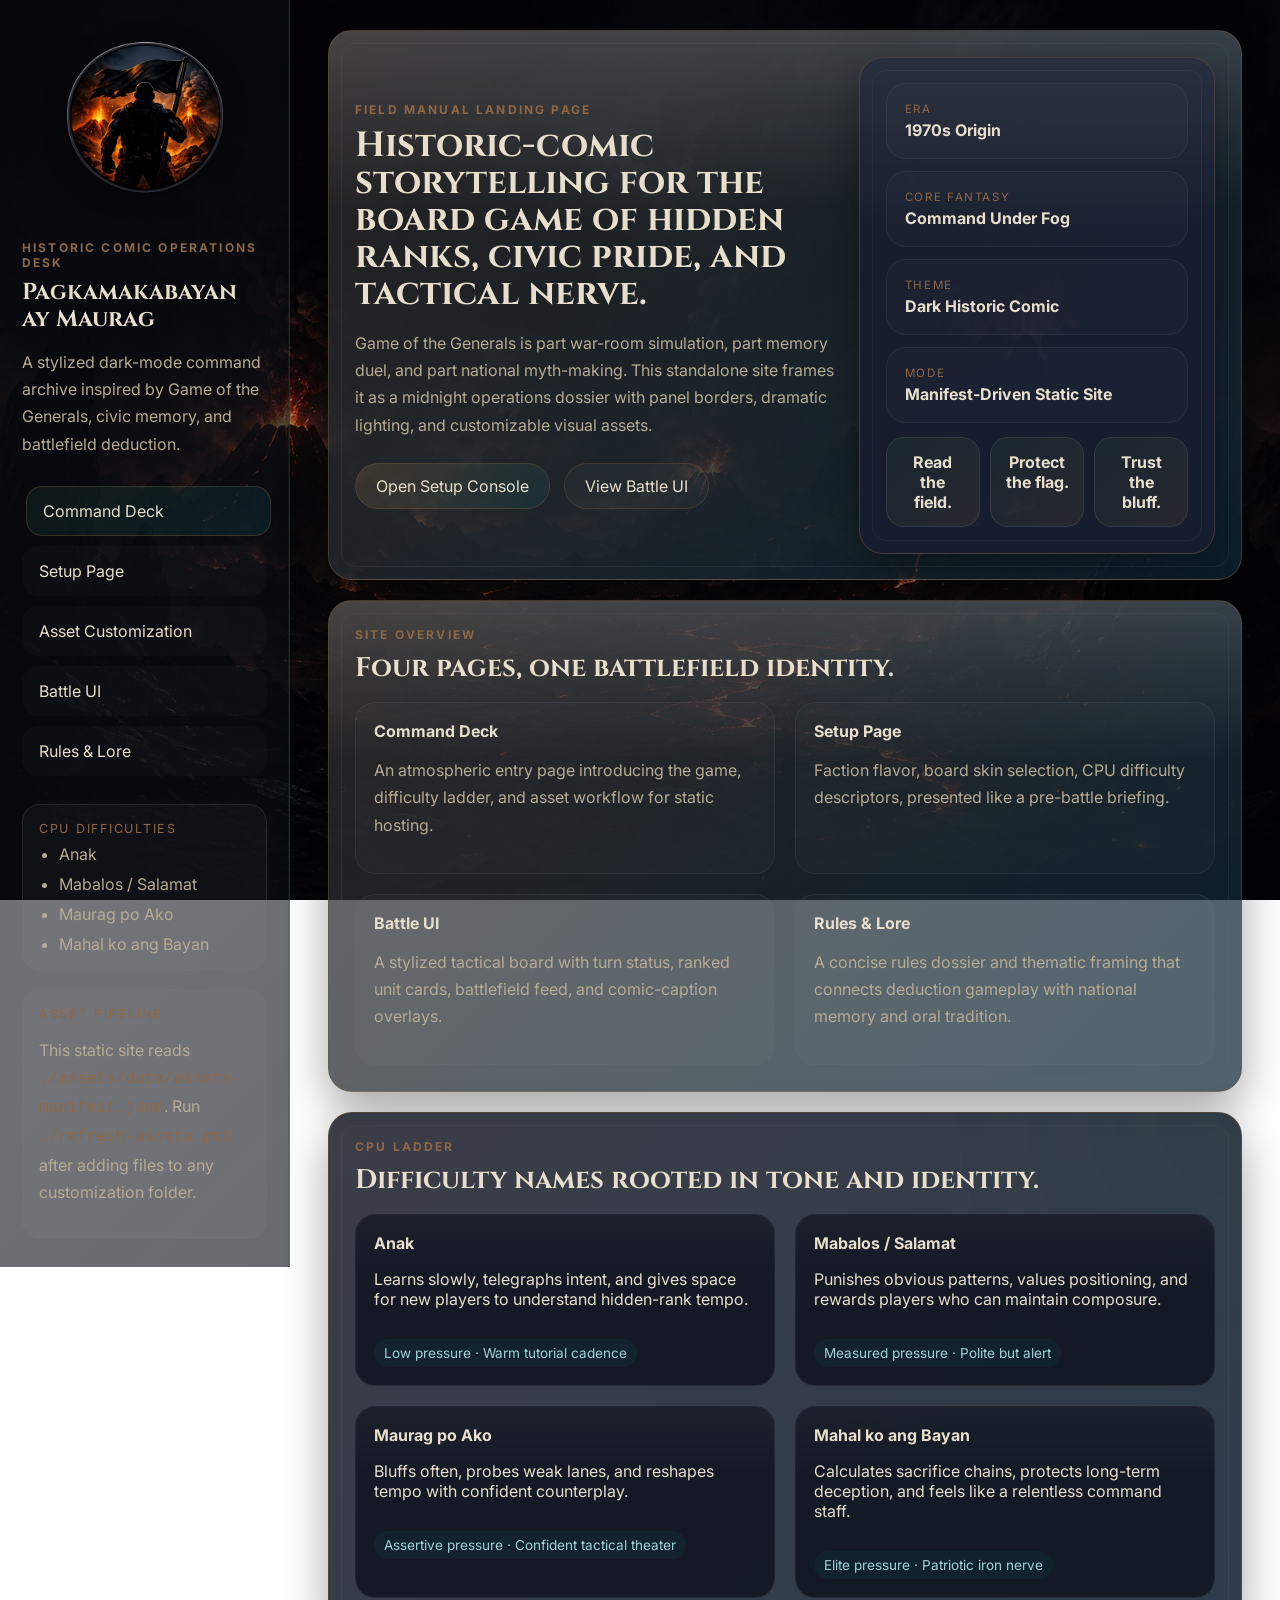
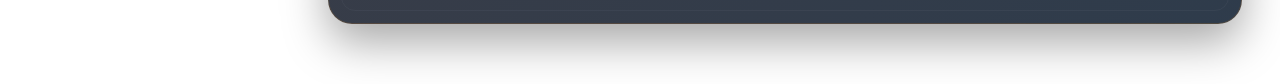
==== commit 818509cb: "Removed everything about mission midifiers and removed everything about add images in setup :)" ====
--- a/index.html
+++ b/index.html
@@ -97,7 +97,7 @@
           </article>
           <article class="feature-card">
             <h4>Setup Page</h4>
-            <p>Faction flavor, board skin selection, CPU difficulty descriptors, and mission toggles presented like a pre-battle briefing.</p>
+            <p>Faction flavor, board skin selection, CPU difficulty descriptors, presented like a pre-battle briefing.</p>
           </article>
           <article class="feature-card">
             <h4>Battle UI</h4>
--- a/assets/css/styles.css
+++ b/assets/css/styles.css
@@ -761,27 +761,6 @@
   );
 }
 
-.visual-carousel__upload {
-  display: flex;
-  justify-content: center;
-  margin-top: 12px;
-}
-
-.visual-carousel__upload-btn {
-  cursor: pointer;
-  font-size: 0.82rem;
-}
-
-.visual-carousel[data-carousel-dropzone].is-drop-target {
-  outline: 2px dashed rgba(231, 223, 204, 0.6);
-  outline-offset: 6px;
-  border-radius: 14px;
-}
-
-.visual-carousel[data-carousel-dropzone].is-drop-target .visual-carousel__upload-btn {
-  background: rgba(13, 79, 93, 0.4);
-}
-
 .color-picker-panel {
   display: grid;
   grid-template-columns: 1fr;
@@ -917,137 +896,201 @@
 .battle-board {
   position: relative;
   min-height: 0;
+  aspect-ratio: 1 / 1;
+  overflow: hidden;
+  --board-inset: 0%;
+  --grid-cols: 9;
 }
 
 .battle-board__skin {
   position: absolute;
   inset: 0;
   border-radius: 18px;
-  opacity: 0.15;
+  opacity: 1;
   background-position: center;
   background-size: cover;
   background-repeat: no-repeat;
   pointer-events: none;
+  filter: saturate(1.05) contrast(1.02);
+}
+
+.battle-board__skin::after {
+  content: "";
+  position: absolute;
+  inset: 0;
+  background: radial-gradient(circle at center, transparent 55%, rgba(9, 11, 17, 0.42) 100%);
 }
 
 .battle-grid {
-  position: relative;
+  position: absolute;
   z-index: 1;
-  display: grid;
-  grid-template-columns: repeat(9, minmax(0, 1fr));
-  gap: 10px;
-  aspect-ratio: 1 / 1;
+  inset: var(--board-inset);
+  display: grid;
+  grid-template-columns: repeat(var(--grid-cols), minmax(0, 1fr));
+  gap: clamp(2px, 0.6%, 8px);
 }
 
 .cell {
   position: relative;
-  min-height: 0;
+  appearance: none;
+  font: inherit;
+  color: inherit;
   aspect-ratio: 1 / 1;
   display: grid;
-  padding: 6px;
-  border-radius: 16px;
-  border: 1px solid rgba(107, 114, 127, 0.24);
+  place-items: center;
+  padding: 0;
+  border-radius: 12px;
+  border: 1px solid rgba(231, 223, 204, 0.08);
+  background: rgba(9, 11, 17, 0.28);
+  cursor: default;
+  transition: border-color 0.18s ease, box-shadow 0.18s ease, background 0.18s ease;
+}
+
+.cell--move {
+  cursor: pointer;
+  border-color: rgba(42, 160, 120, 0.7);
+  background: rgba(42, 160, 120, 0.16);
+  box-shadow: inset 0 0 12px rgba(42, 160, 120, 0.35);
+}
+
+.cell--capture {
+  cursor: pointer;
+  border-color: rgba(196, 84, 84, 0.8);
+  background: rgba(196, 84, 84, 0.18);
+  box-shadow: inset 0 0 12px rgba(196, 84, 84, 0.4);
+}
+
+.cell--selected {
+  border-color: rgba(231, 223, 204, 0.85);
+  box-shadow: 0 0 0 2px rgba(231, 223, 204, 0.5), inset 0 0 14px rgba(231, 223, 204, 0.25);
+}
+
+.cell--blocked {
+  cursor: default;
+  border-color: transparent;
+  background: transparent;
+}
+
+.cell__blocked-mark {
+  width: 62%;
+  height: 62%;
+  border-radius: 8px;
   background:
-    linear-gradient(180deg, rgba(255, 255, 255, 0.04), transparent),
-    rgba(13, 18, 29, 0.88);
-}
-
-.piece-frame {
+    repeating-linear-gradient(45deg, rgba(122, 71, 71, 0.85) 0 6px, rgba(20, 14, 14, 0.85) 6px 12px);
+  box-shadow: inset 0 0 0 2px rgba(231, 223, 204, 0.25);
+}
+
+.piece {
   position: relative;
-  inset: 0;
+  width: 100%;
+  height: 100%;
   display: grid;
   place-items: center;
   border-radius: 12px;
   overflow: hidden;
-  padding: 8px;
-}
-
-.cell--friendly .piece-frame {
-  background: linear-gradient(
-    180deg,
-    rgba(13, 79, 93, 0.28),
-    rgba(20, 28, 38, 0.95)
-  );
-}
-
-.cell--hostile .piece-frame {
-  background: linear-gradient(
-    180deg,
-    rgba(117, 90, 58, 0.34),
-    rgba(28, 17, 17, 0.95)
-  );
-}
-
-.cell--neutral .piece-frame {
-  background: linear-gradient(
-    180deg,
-    rgba(107, 114, 127, 0.24),
-    rgba(22, 25, 33, 0.94)
-  );
-}
-
-.piece-art {
+  box-shadow: inset 0 0 0 1px rgba(231, 223, 204, 0.16);
+}
+
+.piece--player {
+  background: linear-gradient(180deg, rgba(13, 79, 93, 0.42), rgba(20, 28, 38, 0.82));
+  box-shadow: inset 0 0 0 1px rgba(120, 200, 210, 0.32);
+}
+
+.piece--cpu {
+  background: linear-gradient(180deg, rgba(117, 90, 58, 0.42), rgba(28, 17, 17, 0.82));
+  box-shadow: inset 0 0 0 1px rgba(214, 168, 120, 0.3);
+}
+
+.piece--revealed {
+  box-shadow: inset 0 0 0 1px rgba(231, 223, 204, 0.5), 0 0 10px rgba(231, 223, 204, 0.18);
+}
+
+.piece__design {
   position: absolute;
-  inset: 6px;
+  inset: 0;
   background-repeat: no-repeat;
   background-position: center;
-  background-size: contain;
-  opacity: 0.34;
+  background-size: cover;
+  opacity: 0.55;
   pointer-events: none;
-}
-
-.piece-art--design {
-  opacity: 0.52;
-}
-
-.piece-art--color {
-  opacity: 0.28;
+  mix-blend-mode: luminosity;
+}
+
+.piece__color {
+  position: absolute;
+  inset: 0;
+  opacity: 0.3;
+  pointer-events: none;
   mix-blend-mode: screen;
 }
 
-.piece-art--color--custom {
-  mix-blend-mode: normal;
-  opacity: 0.45;
-}
-
-.piece-art--rank {
-  opacity: 0.18;
-}
-
-.piece-badge {
+.piece--player .piece__color {
+  mix-blend-mode: screen;
+}
+
+.piece__char {
+  position: relative;
+  z-index: 1;
+  width: 66%;
+  height: 66%;
+  display: grid;
+  place-items: center;
+  pointer-events: none;
+}
+
+.piece__char img {
+  width: 100%;
+  height: 100%;
+  object-fit: contain;
+  filter: drop-shadow(0 4px 8px rgba(0, 0, 0, 0.45));
+}
+
+.piece__char--hidden::after {
+  content: "?";
+  font-family: "Cinzel", serif;
+  font-size: 1.4rem;
+  font-weight: 700;
+  color: rgba(231, 223, 204, 0.7);
+}
+
+.piece__badge {
   position: absolute;
   top: 4px;
   right: 4px;
-  width: 18px;
-  height: 18px;
+  z-index: 2;
+  width: clamp(12px, 22%, 22px);
+  height: clamp(12px, 22%, 22px);
   border-radius: 999px;
   overflow: hidden;
-  border: 1px solid rgba(231, 223, 204, 0.35);
+  border: 1px solid rgba(231, 223, 204, 0.4);
   background: rgba(9, 11, 17, 0.86);
 }
 
-.piece-badge img {
+.piece__badge img {
   width: 100%;
   height: 100%;
   object-fit: cover;
 }
 
-.piece-label {
-  position: relative;
-  z-index: 1;
+.piece__label {
+  position: absolute;
+  z-index: 2;
+  bottom: 3px;
+  left: 50%;
+  transform: translateX(-50%);
   display: inline-flex;
   align-items: center;
   justify-content: center;
-  min-width: 44px;
-  min-height: 44px;
-  padding: 0 10px;
+  min-width: 26px;
+  height: 18px;
+  padding: 0 6px;
   border-radius: 999px;
+  font-size: 0.7rem;
   font-weight: 800;
-  letter-spacing: 0.06em;
+  letter-spacing: 0.04em;
   color: #f6ebd1;
-  background: rgba(8, 10, 14, 0.72);
-  border: 1px solid rgba(231, 223, 204, 0.14);
-  backdrop-filter: blur(3px);
+  background: rgba(8, 10, 14, 0.78);
+  border: 1px solid rgba(231, 223, 204, 0.18);
 }
 
 .feed-list {
@@ -1110,6 +1153,167 @@
   text-align: center;
   color: var(--muted);
   border: 1px dashed rgba(117, 90, 58, 0.34);
+}
+
+.battle-legend__list {
+  list-style: none;
+  margin: 8px 0 0;
+  padding: 0;
+  display: grid;
+  gap: 6px;
+}
+
+.battle-legend__list li {
+  display: flex;
+  align-items: center;
+  gap: 8px;
+  font-size: 0.84rem;
+  color: var(--muted);
+}
+
+.battle-legend__list li em {
+  margin-left: auto;
+  color: var(--gold);
+  font-style: normal;
+  font-size: 0.78rem;
+}
+
+.battle-legend__rank {
+  display: inline-flex;
+  align-items: center;
+  justify-content: center;
+  min-width: 38px;
+  height: 22px;
+  padding: 0 6px;
+  border-radius: 999px;
+  background: rgba(13, 79, 93, 0.18);
+  border: 1px solid rgba(117, 90, 58, 0.3);
+  color: var(--text);
+  font-weight: 700;
+  font-size: 0.74rem;
+}
+
+.battle-log {
+  display: grid;
+  gap: 8px;
+  margin-top: 16px;
+  max-height: 280px;
+  overflow-y: auto;
+}
+
+.battle-log__entry {
+  padding: 9px 12px;
+  border-radius: 12px;
+  font-size: 0.82rem;
+  line-height: 1.45;
+  background: rgba(255, 255, 255, 0.03);
+  border-left: 3px solid rgba(107, 114, 127, 0.5);
+}
+
+.battle-log__entry--player { border-left-color: rgba(13, 79, 93, 0.7); }
+.battle-log__entry--cpu { border-left-color: rgba(117, 90, 58, 0.7); }
+.battle-log__entry--win { border-left-color: rgba(86, 170, 120, 0.85); color: #bfe6cf; }
+.battle-log__entry--loss { border-left-color: rgba(196, 84, 84, 0.85); color: #e8b4b4; }
+.battle-log__entry--combat { border-left-color: rgba(142, 103, 71, 0.85); }
+
+.result-modal {
+  position: fixed;
+  inset: 0;
+  z-index: 60;
+  display: grid;
+  place-items: center;
+  padding: 24px;
+}
+
+.result-modal[hidden] {
+  display: none;
+}
+
+.result-modal__backdrop {
+  position: absolute;
+  inset: 0;
+  background: rgba(5, 7, 12, 0.78);
+  backdrop-filter: blur(6px);
+  opacity: 0;
+  transition: opacity 0.32s ease;
+}
+
+.result-modal.is-open .result-modal__backdrop {
+  opacity: 1;
+}
+
+.result-modal__dialog {
+  position: relative;
+  width: min(520px, 100%);
+  padding: clamp(26px, 4vw, 40px);
+  border-radius: 26px;
+  text-align: center;
+  background:
+    linear-gradient(180deg, rgba(255, 255, 255, 0.1), transparent 40%),
+    linear-gradient(135deg, rgba(117, 90, 58, 0.4), rgba(13, 79, 93, 0.4)),
+    rgba(16, 21, 33, 0.97);
+  border: 1px solid rgba(117, 90, 58, 0.5);
+  box-shadow: 0 30px 80px rgba(0, 0, 0, 0.55);
+  transform: translateY(18px) scale(0.96);
+  opacity: 0;
+  transition: transform 0.36s cubic-bezier(0.2, 0.8, 0.2, 1), opacity 0.36s ease;
+}
+
+.result-modal.is-open .result-modal__dialog {
+  transform: translateY(0) scale(1);
+  opacity: 1;
+}
+
+.result-modal__dialog.is-win {
+  border-color: rgba(86, 170, 120, 0.7);
+  box-shadow: 0 30px 80px rgba(0, 0, 0, 0.55), inset 0 0 60px rgba(42, 160, 120, 0.18);
+}
+
+.result-modal__dialog.is-loss {
+  border-color: rgba(196, 84, 84, 0.7);
+  box-shadow: 0 30px 80px rgba(0, 0, 0, 0.55), inset 0 0 60px rgba(196, 84, 84, 0.18);
+}
+
+.result-modal__emblem {
+  width: 76px;
+  height: 76px;
+  margin: 0 auto 14px;
+  display: grid;
+  place-items: center;
+  font-size: 2.4rem;
+  color: #f6ebd1;
+  border-radius: 999px;
+  background: radial-gradient(circle at top, rgba(231, 223, 204, 0.25), rgba(8, 10, 14, 0.9));
+  border: 1px solid rgba(117, 90, 58, 0.6);
+}
+
+.result-modal__dialog.is-win .result-modal__emblem {
+  color: #bfe6cf;
+  border-color: rgba(86, 170, 120, 0.7);
+}
+
+.result-modal__dialog.is-loss .result-modal__emblem {
+  color: #e8b4b4;
+  border-color: rgba(196, 84, 84, 0.7);
+}
+
+.result-modal__dialog h2 {
+  font-family: "Cinzel", serif;
+  margin: 6px 0 12px;
+  font-size: clamp(1.5rem, 3vw, 2rem);
+}
+
+.result-modal__dialog [data-result-body] p {
+  margin: 0 0 8px;
+  color: var(--text);
+}
+
+.result-modal__actions {
+  display: flex;
+  flex-wrap: wrap;
+  justify-content: center;
+  gap: 12px;
+  margin-top: 22px;
 }
 
 @media (max-width: 1180px) {
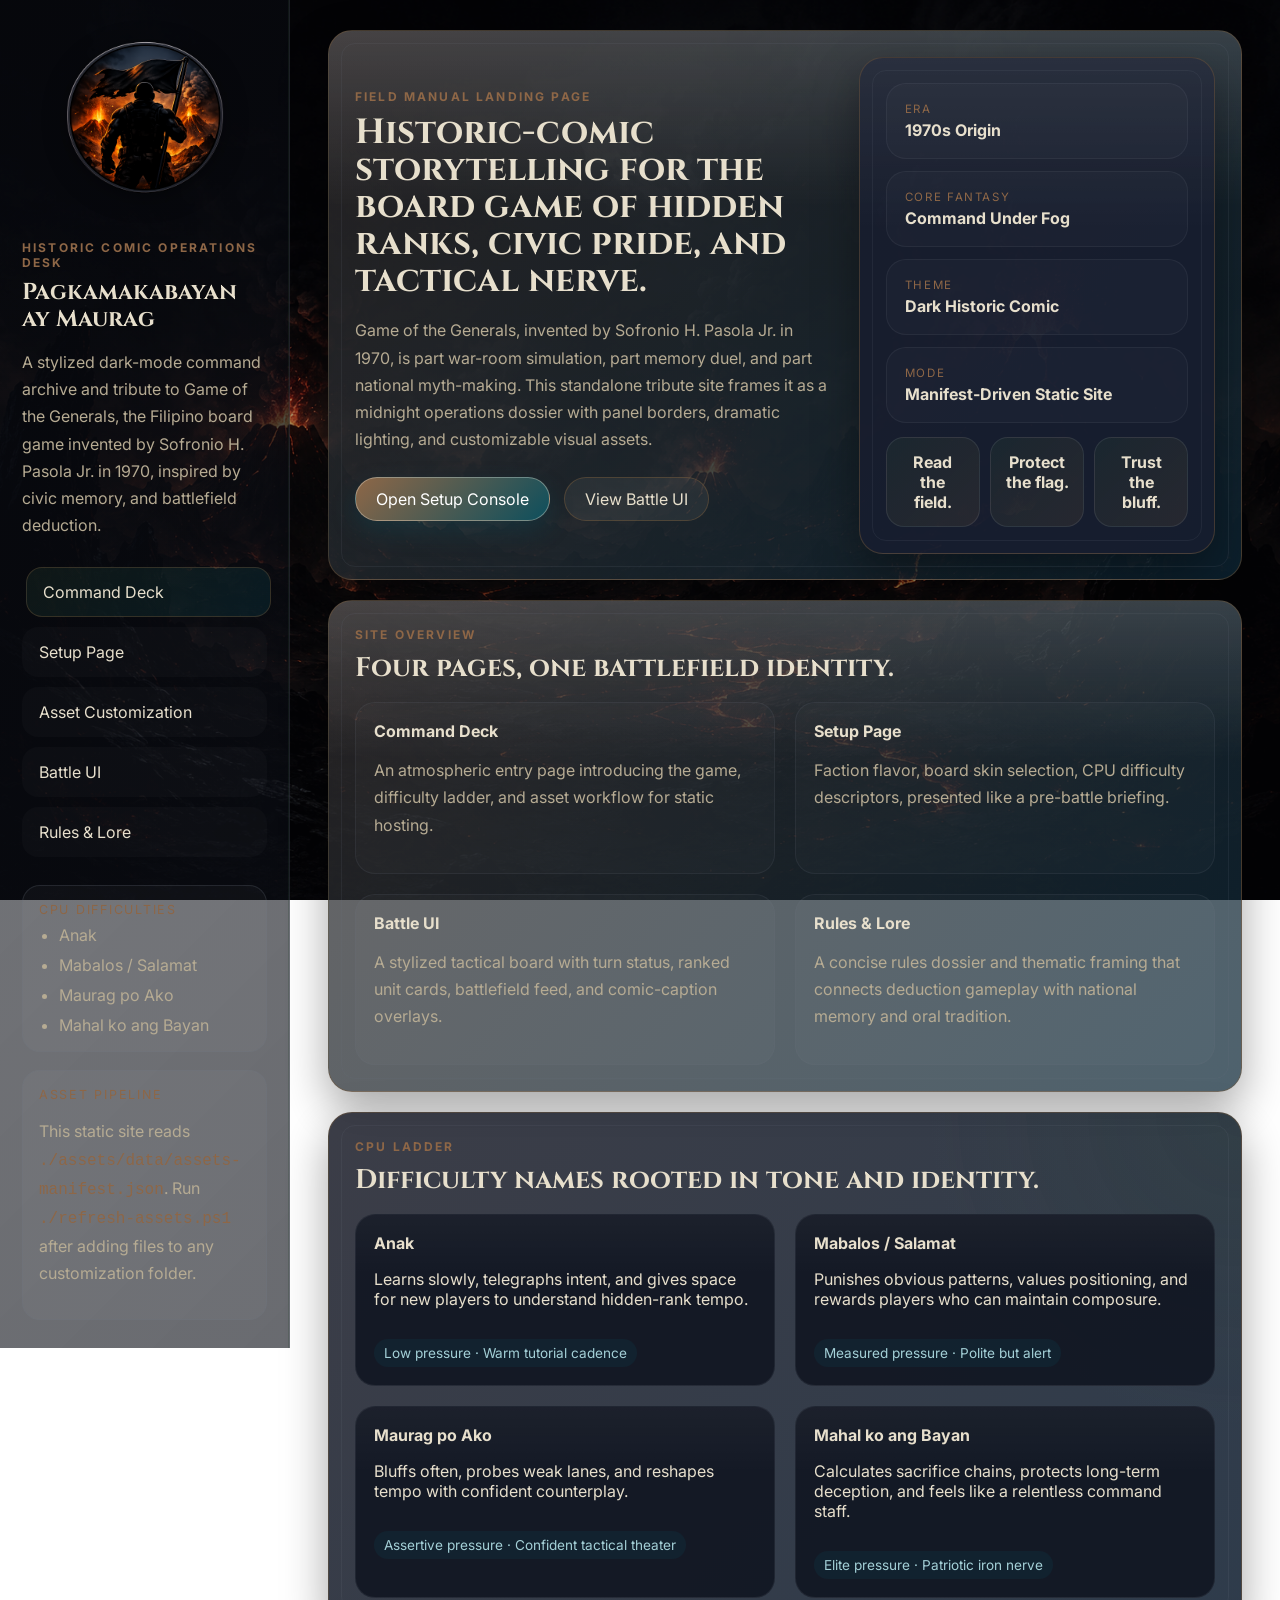
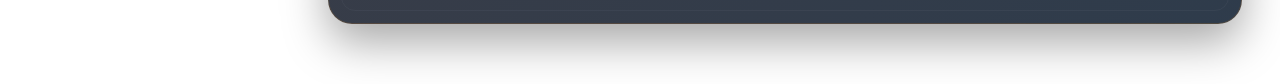
==== commit b1157584: "Add game tribute and founder in description, updated private and spy figures, and add more flags :)" ====
--- a/index.html
+++ b/index.html
@@ -4,7 +4,7 @@
   <meta charset="UTF-8">
   <meta name="viewport" content="width=device-width, initial-scale=1.0">
   <title>Pagkamakabayan ay Maurag | Game of the Generals</title>
-  <meta name="description" content="A dark-mode historic-comic microsite for Game of the Generals with setup, battle UI, lore, and manifest-based asset customization.">
+  <meta name="description" content="A tribute to Game of the Generals, the iconic Filipino board game invented by Sofronio H. Pasola Jr. in 1970. A dark-mode historic-comic microsite with setup, battle UI, lore, and manifest-based asset customization.">
   <link rel="preconnect" href="https://fonts.googleapis.com">
   <link rel="preconnect" href="https://fonts.gstatic.com" crossorigin>
   <link href="https://fonts.googleapis.com/css2?family=Cinzel:wght@400;600;700&family=Inter:wght@400;500;600;700&display=swap" rel="stylesheet">
@@ -18,7 +18,7 @@
         <img src="./app_icon.png" alt="App Icon" class="brand-icon">
         <p class="eyebrow">Historic Comic Operations Desk</p>
         <h1>Pagkamakabayan ay Maurag</h1>
-        <p class="brand-copy">A stylized dark-mode command archive inspired by Game of the Generals, civic memory, and battlefield deduction.</p>
+        <p class="brand-copy">A stylized dark-mode command archive and tribute to Game of the Generals, the Filipino board game invented by Sofronio H. Pasola Jr. in 1970, inspired by civic memory, and battlefield deduction.</p>
       </div>
 
       <button class="nav-toggle" type="button" data-nav-toggle aria-expanded="false" aria-controls="site-nav">Menu</button>
@@ -31,7 +31,7 @@
         <a href="./rules-lore.html" data-nav-link>Rules & Lore</a>
       </nav>
 
-      <section class="sidebar-panel sidebar-panel--compact">
+      <section class="sidebar-panel sidebar-panel--compact">  
         <p class="panel-label">CPU Difficulties</p>
         <ul class="difficulty-list difficulty-list--stacked">
           <li>Anak</li>
@@ -52,7 +52,7 @@
         <div class="hero-copy">
           <p class="eyebrow">Field Manual Landing Page</p>
           <h2>Historic-comic storytelling for the board game of hidden ranks, civic pride, and tactical nerve.</h2>
-          <p class="lead">Game of the Generals is part war-room simulation, part memory duel, and part national myth-making. This standalone site frames it as a midnight operations dossier with panel borders, dramatic lighting, and customizable visual assets.</p>
+          <p class="lead">Game of the Generals, invented by Sofronio H. Pasola Jr. in 1970, is part war-room simulation, part memory duel, and part national myth-making. This standalone tribute site frames it as a midnight operations dossier with panel borders, dramatic lighting, and customizable visual assets.</p>
           <div class="hero-actions">
             <a class="button button--primary" href="./setup.html">Open Setup Console</a>
             <a class="button button--ghost" href="./battle.html">View Battle UI</a>
--- a/assets/css/styles.css
+++ b/assets/css/styles.css
@@ -299,8 +299,7 @@
   max-width: 72ch;
 }
 
-.hero-actions,
-.battle-toolbar {
+.hero-actions {
   display: flex;
   flex-wrap: wrap;
   gap: 14px;
@@ -311,14 +310,17 @@
   display: inline-flex;
   align-items: center;
   justify-content: center;
-  min-height: 46px;
-  padding: 0 20px;
+  min-height: 44px;
+  padding: 10px 20px;
   border-radius: 999px;
   border: 1px solid rgba(117, 90, 58, 0.36);
+  color: var(--text);
+  background: rgba(255, 255, 255, 0.04);
   transition:
     transform 0.2s ease,
     background 0.2s ease,
-    border-color 0.2s ease;
+    border-color 0.2s ease,
+    box-shadow 0.2s ease;
   cursor: pointer;
 }
 
@@ -329,13 +331,25 @@
 .button--primary {
   background: linear-gradient(
     135deg,
-    rgba(117, 90, 58, 0.34),
-    rgba(13, 79, 93, 0.26)
+    var(--gold),
+    var(--cyan-deep)
   );
+  border-color: rgba(231, 223, 204, 0.4);
+  color: #fff;
+  box-shadow: 0 10px 24px rgba(13, 79, 93, 0.32);
+}
+
+.button--primary:hover {
+  box-shadow: 0 14px 30px rgba(13, 79, 93, 0.45);
 }
 
 .button--ghost {
-  background: rgba(255, 255, 255, 0.03);
+  background: rgba(255, 255, 255, 0.06);
+  border-color: rgba(117, 90, 58, 0.5);
+}
+
+.button--ghost:hover {
+  background: rgba(255, 255, 255, 0.1);
 }
 
 .hero-visual {
@@ -418,9 +432,91 @@
 .difficulty-grid,
 .dual-panel,
 .setup-grid,
-.battle-layout {
+.battle-layout,
+.deploy-layout {
   display: grid;
   gap: 20px;
+}
+
+.deploy-layout {
+  display: grid;
+  gap: 20px;
+  grid-template-columns: 1fr;
+  justify-items: center;
+}
+
+.deploy-modal-toggles {
+  display: inline-flex;
+  gap: 12px;
+  justify-content: center;
+  flex-wrap: wrap;
+  margin-top: 28px;
+  margin-bottom: 28px;
+}
+
+.deploy-modal-toggle {
+  min-width: 160px;
+  justify-content: center;
+}
+
+.deploy-modal {
+  position: fixed;
+  inset: 0;
+  z-index: 9000;
+  display: flex;
+  align-items: center;
+  justify-content: center;
+  pointer-events: none;
+  opacity: 0;
+  transition: opacity 0.28s ease;
+}
+
+.deploy-modal.is-open {
+  pointer-events: auto;
+  opacity: 1;
+}
+
+.deploy-modal[hidden] {
+  display: flex;
+}
+
+.deploy-modal__backdrop {
+  position: absolute;
+  inset: 0;
+  background: rgba(9, 11, 17, 0.72);
+  backdrop-filter: blur(4px);
+}
+
+.deploy-modal__dialog {
+  position: relative;
+  z-index: 1;
+  width: min(520px, 92vw);
+  max-height: min(88vh, 720px);
+  overflow: auto;
+  border-radius: 20px;
+  background: rgba(15, 20, 32, 0.96);
+  border: 1px solid rgba(223, 178, 99, 0.22);
+  box-shadow: 0 30px 80px rgba(0, 0, 0, 0.55), 0 0 0 1px rgba(231, 223, 204, 0.08);
+  transform: scale(0.92);
+  opacity: 0;
+  transition: transform 0.32s cubic-bezier(0.22, 1, 0.36, 1), opacity 0.28s ease;
+}
+
+.deploy-modal.is-open .deploy-modal__dialog {
+  transform: scale(1);
+  opacity: 1;
+}
+
+.deploy-modal__close {
+  position: sticky;
+  top: 10px;
+  float: right;
+  margin-right: 10px;
+  z-index: 2;
+}
+
+[data-deploy-palette-modal] .deploy-modal__dialog {
+  width: min(1200px, 98vw);
 }
 
 .dual-panel {
@@ -519,7 +615,7 @@
 
 .setup-form {
   display: grid;
-  gap: 16px;
+  gap: 28px;
 }
 
 .setup-form label,
@@ -530,14 +626,36 @@
 
 .setup-option {
   display: grid;
-  gap: 12px;
+  gap: 14px;
+  padding: 22px 22px 24px;
+  border-radius: 22px;
+  background: rgba(255, 255, 255, 0.025);
+  border: 1px solid rgba(107, 114, 127, 0.18);
+}
+
+.setup-option:hover {
+  border-color: rgba(117, 90, 58, 0.34);
 }
 
 .piece-rank-sections {
   display: grid;
-  gap: 12px;
-  padding-bottom: 4px;
+  gap: 22px;
+  padding-bottom: 8px;
   border-bottom: 1px solid rgba(107, 114, 127, 0.18);
+}
+
+.setup-actions {
+  display: flex;
+  flex-wrap: wrap;
+  gap: 14px;
+  margin-top: 4px;
+}
+
+.setup-actions .button {
+  flex: 1 1 240px;
+  min-height: 48px;
+  padding: 12px 18px;
+  font-size: 1.05rem;
 }
 
 .piece-rank-sections .panel-label {
@@ -560,8 +678,7 @@
   text-align: right;
 }
 
-.setup-form select,
-.battle-toolbar select {
+.setup-form select {
   min-height: 46px;
   padding: 0 14px;
   color: var(--text);
@@ -784,7 +901,7 @@
 }
 
 .color-picker-panel input[type="color"] {
-  width: 56px;
+  width: 256px;
   height: 56px;
   border: 2px solid rgba(117, 90, 58, 0.36);
   border-radius: 16px;
@@ -812,6 +929,44 @@
   letter-spacing: 0.04em;
 }
 
+.color-picker-panel .color-swatch-grid {
+  display: grid;
+  grid-template-columns: repeat(auto-fill, minmax(56px, 1fr));
+  gap: 10px;
+}
+
+.color-picker-panel .color-swatch {
+  position: relative;
+  aspect-ratio: 1;
+  border-radius: 14px;
+  border: 2px solid rgba(117, 90, 58, 0.36);
+  background: rgba(255, 255, 255, 0.04);
+  cursor: pointer;
+  overflow: hidden;
+  padding: 0;
+  transition:
+    transform 0.2s ease,
+    border-color 0.2s ease,
+    box-shadow 0.2s ease;
+}
+
+.color-picker-panel .color-swatch:hover {
+  transform: translateY(-2px);
+}
+
+.color-picker-panel .color-swatch.is-active {
+  border-color: var(--gold);
+  box-shadow: 0 0 0 2px rgba(231, 223, 204, 0.3);
+}
+
+.color-picker-panel .color-swatch img {
+  width: 100%;
+  height: 100%;
+  object-fit: cover;
+  border-radius: 12px;
+  display: block;
+}
+
 .stopwatch-panel {
   display: grid;
   gap: 8px;
@@ -839,11 +994,6 @@
   display: flex;
   flex-wrap: wrap;
   gap: 8px;
-}
-
-.stopwatch-panel__actions .button {
-  min-height: 38px;
-  padding-inline: 14px;
 }
 
 .difficulty-focus {
@@ -864,45 +1014,33 @@
 .battle-header {
   display: flex;
   justify-content: space-between;
+  align-items: center;
   gap: 20px;
-  align-items: end;
-  margin-bottom: 20px;
-}
-
-.battle-layout {
-  grid-template-columns: 280px minmax(0, 1fr) 320px;
-  align-items: start;
-}
-
-.battle-sidebar-card {
-  min-height: 100%;
-}
-
-.status-stack {
-  display: flex;
-  flex-wrap: wrap;
-  gap: 10px;
-  margin-top: 18px;
-}
-
-.status-pill {
-  padding: 8px 12px;
-  border-radius: 999px;
-  background: rgba(255, 255, 255, 0.05);
-  border: 1px solid rgba(107, 114, 127, 0.22);
-  color: var(--muted);
-}
-
-.battle-board {
+  margin-bottom: 18px;
+}
+
+.battle-header > .stopwatch-panel {
   position: relative;
-  min-height: 0;
-  aspect-ratio: 1 / 1;
-  overflow: hidden;
-  --board-inset: 0%;
-  --grid-cols: 9;
-}
-
-.battle-board__skin {
+  background: transparent;
+  border: none;
+  box-shadow: none;
+  border-radius: 0;
+  color: #e9e1cd;
+  font-family: "Share Tech Mono", "Courier New", monospace;
+  min-width: 0;
+  max-width: 280px;
+  padding: 0;
+}
+
+.battle-board__skin::after {
+  content: "";
+  position: absolute;
+  inset: 0;
+  background: radial-gradient(circle at center, transparent 55%, rgba(9, 11, 17, 0.42) 100%);
+  pointer-events: none;
+}
+
+.deploy-board .battle-board__skin {
   position: absolute;
   inset: 0;
   border-radius: 18px;
@@ -914,20 +1052,319 @@
   filter: saturate(1.05) contrast(1.02);
 }
 
-.battle-board__skin::after {
+.deploy-board .battle-board__skin::after {
   content: "";
   position: absolute;
   inset: 0;
   background: radial-gradient(circle at center, transparent 55%, rgba(9, 11, 17, 0.42) 100%);
 }
 
-.battle-grid {
+.deploy-board .battle-grid {
   position: absolute;
   z-index: 1;
   inset: var(--board-inset);
   display: grid;
   grid-template-columns: repeat(var(--grid-cols), minmax(0, 1fr));
-  gap: clamp(2px, 0.6%, 8px);
+  grid-template-rows: repeat(var(--grid-rows), minmax(0, 1fr));
+  gap: clamp(2px, 0.7%, 9px);
+}
+
+.deploy-counter {
+  position: absolute;
+  z-index: 2;
+  left: 14px;
+  bottom: 14px;
+  padding: 8px 14px;
+  border-radius: 999px;
+  font-family: "Cinzel", serif;
+  font-size: 0.92rem;
+  color: var(--text);
+  background: rgba(9, 11, 17, 0.78);
+  border: 1px solid rgba(117, 90, 58, 0.4);
+}
+
+.deploy-palette {
+  display: grid;
+  grid-template-columns: repeat(auto-fill, minmax(120px, 1fr));
+  gap: 12px;
+}
+
+.deploy-piece {
+  display: grid;
+  gap: 8px;
+  padding: 12px;
+  border-radius: 16px;
+  text-align: left;
+  color: var(--text);
+  background: rgba(255, 255, 255, 0.03);
+  border: 1px solid rgba(107, 114, 127, 0.22);
+  cursor: pointer;
+  transition: transform 0.18s ease, border-color 0.18s ease, background 0.18s ease;
+}
+
+.deploy-piece:hover:not(:disabled) {
+  transform: translateY(-2px);
+  border-color: rgba(117, 90, 58, 0.45);
+}
+
+.deploy-piece.is-selected {
+  border-color: rgba(231, 223, 204, 0.85);
+  box-shadow: 0 0 0 2px rgba(231, 223, 204, 0.45), inset 0 0 14px rgba(231, 223, 204, 0.18);
+  background: linear-gradient(180deg, rgba(13, 79, 93, 0.22), rgba(20, 28, 38, 0.7));
+}
+
+.deploy-piece.is-empty {
+  opacity: 0.45;
+  cursor: not-allowed;
+}
+
+.deploy-piece__art {
+  display: grid;
+  place-items: center;
+  min-height: 76px;
+  border-radius: 12px;
+  background: radial-gradient(circle at top, rgba(13, 79, 93, 0.18), transparent 45%), rgba(7, 10, 16, 0.82);
+  border: 1px solid rgba(107, 114, 127, 0.2);
+}
+
+.deploy-piece__art img {
+  max-height: 64px;
+  object-fit: contain;
+  filter: drop-shadow(0 6px 14px rgba(0, 0, 0, 0.4));
+}
+
+.deploy-piece__placeholder {
+  font-family: "Cinzel", serif;
+  color: var(--muted);
+}
+
+.deploy-piece__meta {
+  display: grid;
+  gap: 2px;
+}
+
+.deploy-piece__meta strong {
+  font-size: 0.84rem;
+  font-weight: 600;
+}
+
+.deploy-piece__count {
+  font-size: 0.76rem;
+  color: var(--gold);
+}
+
+.deploy-piece__rule {
+  font-size: 0.72rem;
+  color: var(--muted);
+}
+
+.deploy-piece__rule::before {
+  content: "• ";
+  color: var(--gold);
+}
+
+.deploy-palette__hint {
+  margin-top: 14px;
+  font-size: 0.86rem;
+  color: var(--muted);
+  line-height: 1.6;
+}
+
+.deploy-actions {
+  display: grid;
+  gap: 12px;
+  margin-top: 18px;
+}
+
+.deploy-actions .button {
+  width: 100%;
+}
+
+.cell--enemy {
+  cursor: default;
+  background: rgba(117, 90, 58, 0.12);
+  border-color: rgba(117, 90, 58, 0.16);
+}
+
+.cell--enemy:hover {
+  border-color: rgba(117, 90, 58, 0.16);
+  box-shadow: none;
+}
+
+.cell--occupied {
+  border-color: rgba(120, 200, 210, 0.5);
+  background: rgba(13, 79, 93, 0.2);
+  box-shadow: inset 0 0 10px rgba(13, 79, 93, 0.28);
+}
+
+.battle-sidebar-card {
+  min-height: 100%;
+}
+
+.battle-toolbar {
+  display: flex;
+  flex-wrap: wrap;
+  align-items: center;
+  gap: 22px;
+  padding: 18px 22px;
+  border-radius: 18px;
+  background: rgba(255, 255, 255, 0.03);
+  border: 1px solid rgba(107, 114, 127, 0.22);
+  margin-bottom: 24px;
+}
+
+.battle-toolbar__label {
+  font-size: 0.9rem;
+  color: var(--gold);
+  font-weight: 600;
+  letter-spacing: 0.03em;
+}
+
+.status-stack {
+  display: flex;
+  flex-wrap: wrap;
+  gap: 10px;
+  margin-top: 18px;
+}
+
+.status-pill {
+  padding: 8px 14px;
+  border-radius: 999px;
+  background: rgba(255, 255, 255, 0.05);
+  border: 1px solid rgba(107, 114, 127, 0.22);
+  color: var(--muted);
+  white-space: nowrap;
+}
+
+.battle-toolbar__badge {
+  display: inline-block;
+  padding: 5px 14px;
+  border-radius: 999px;
+  background: rgba(13, 79, 93, 0.22);
+  border: 1px solid rgba(117, 90, 58, 0.4);
+  color: #abd6de;
+  font-size: 0.85rem;
+  font-weight: 600;
+  letter-spacing: 0.03em;
+}
+
+.battle-toolbar__select {
+  display: none;
+}
+
+.battle-toolbar__actions {
+  display: flex;
+  flex-wrap: wrap;
+  gap: 20px;
+  align-items: center;
+  justify-content: space-between;
+  width: 100%;
+}
+
+.battle-toolbar__actions-group {
+  display: flex;
+  flex-wrap: wrap;
+  gap: 14px;
+  align-items: center;
+}
+
+.battle-toolbar__actions-group--secondary {
+  margin-left: auto;
+}
+
+.battle-toolbar__actions .button {
+  min-height: 48px;
+  padding: 12px 26px;
+  font-size: 0.95rem;
+  font-weight: 600;
+  letter-spacing: 0.02em;
+  white-space: nowrap;
+}
+
+.button--accent {
+  background: linear-gradient(
+    135deg,
+    rgba(142, 103, 71, 0.35),
+    rgba(13, 79, 93, 0.35)
+  );
+  border-color: rgba(117, 90, 58, 0.6);
+  color: #d4c8b0;
+  box-shadow: 0 6px 20px rgba(13, 79, 93, 0.2);
+}
+
+.button--accent:hover {
+  background: linear-gradient(
+    135deg,
+    rgba(142, 103, 71, 0.5),
+    rgba(13, 79, 93, 0.5)
+  );
+  border-color: rgba(142, 103, 71, 0.7);
+  box-shadow: 0 10px 26px rgba(13, 79, 93, 0.3);
+}
+
+.status-pill {
+  padding: 8px 12px;
+  border-radius: 999px;
+  background: rgba(255, 255, 255, 0.05);
+  border: 1px solid rgba(107, 114, 127, 0.22);
+  color: var(--muted);
+}
+
+article.battle-board {
+  position: relative;
+  padding: 0;
+  margin: auto;
+  width: 900px;
+  height: auto;
+  --board-inset: 0%;
+  --grid-cols: 9;
+  --grid-rows: 9;
+  overflow: hidden;
+  display: flex;
+}
+
+article.deploy-board {
+  width: 100%;
+  max-width: 900px;
+  height: 730px;
+  margin: auto;
+}
+
+.piece .piece--cpu {
+  top: 40px;
+  bottom: 40px;
+}
+
+.battle-board__skin {
+  display: block;
+  width: 100%;
+  height: 720px;
+  border-radius: 0;
+  opacity: 1;
+  margin:auto;
+  align-items: center !important; 
+  pointer-events: none;
+  user-select: none;
+}
+
+.battle-board__skin::after {
+  display: none;
+}
+
+.battle-grid {
+  width: 85%;
+  height: 490px;
+  margin: auto;
+  position: absolute;
+  z-index: 1;
+  display: grid;
+  grid-template-columns: repeat(var(--grid-cols, 9), minmax(0, 1fr));
+  grid-template-rows: repeat(var(--grid-rows, 9), minmax(0, 1fr));
+  gap: clamp(1px, 0.3%, 4px);
+  top: var(--grid-top, 0%);
+  left: var(--grid-left, 0%);
+  right: var(--grid-right, 0%);
+  bottom: var(--grid-bottom, 0%);
 }
 
 .cell {
@@ -935,10 +1372,10 @@
   appearance: none;
   font: inherit;
   color: inherit;
-  aspect-ratio: 1 / 1;
-  display: grid;
+  display: grid;
+  height: 70px;
+  margin: 10px 10px;
   place-items: center;
-  padding: 0;
   border-radius: 12px;
   border: 1px solid rgba(231, 223, 204, 0.08);
   background: rgba(9, 11, 17, 0.28);
@@ -965,25 +1402,209 @@
   box-shadow: 0 0 0 2px rgba(231, 223, 204, 0.5), inset 0 0 14px rgba(231, 223, 204, 0.25);
 }
 
-.cell--blocked {
-  cursor: default;
-  border-color: transparent;
-  background: transparent;
-}
-
-.cell__blocked-mark {
-  width: 62%;
-  height: 62%;
-  border-radius: 8px;
+.battle-board--locked {
+  position: relative;
+  pointer-events: none;
+}
+
+.battle-board--locked::after {
+  content: "Start the stopwatch to begin battle";
+  position: absolute;
+  inset: 0;
+  z-index: 10;
+  display: grid;
+  place-items: center;
+  font-family: "Cinzel", serif;
+  font-size: 1.1rem;
+  color: var(--text);
+  background: rgba(9, 11, 17, 0.55);
+  backdrop-filter: blur(2px);
+  border-radius: 0;
+  pointer-events: none;
+}
+
+.piece-tooltip {
+  position: fixed;
+  z-index: 50;
+  display: grid;
+  grid-template-columns: auto 1fr;
+  gap: 28px;
+  align-items: center;
+  padding: 24px 28px;
+  border-radius: 24px;
   background:
-    repeating-linear-gradient(45deg, rgba(122, 71, 71, 0.85) 0 6px, rgba(20, 14, 14, 0.85) 6px 12px);
-  box-shadow: inset 0 0 0 2px rgba(231, 223, 204, 0.25);
-}
-
-.piece {
-  position: relative;
+    linear-gradient(180deg, rgba(255, 255, 255, 0.08), transparent 40%),
+    linear-gradient(135deg, rgba(117, 90, 58, 0.22), rgba(13, 79, 93, 0.22)),
+    rgba(16, 21, 33, 0.97);
+  border: 1px solid rgba(117, 90, 58, 0.45);
+  box-shadow: -12px 0 40px rgba(0, 0, 0, 0.45);
+  pointer-events: none;
+  opacity: 0;
+  transform: translateX(10px);
+  transition: opacity 0.2s ease, transform 0.2s ease;
+}
+
+.piece-tooltip:not([hidden]) {
+  opacity: 1;
+  transform: translateX(0);
+}
+
+.piece-tooltip__figure {
+  width: 180px;
+  height: 180px;
+  display: grid;
+  place-items: center;
+  border-radius: 22px;
+  background: rgba(9, 11, 17, 0.6);
+  border: 1px solid rgba(117, 90, 58, 0.3);
+}
+
+.piece-tooltip__figure img {
+  width: 140px;
+  height: 140px;
+  object-fit: contain;
+  filter: drop-shadow(0 4px 8px rgba(0, 0, 0, 0.45));
+}
+
+.piece-tooltip__details {
+  display: flex;
+  flex-direction: column;
+  gap: 12px;
+}
+
+.piece-tooltip__details strong {
+  font-family: "Cinzel", serif;
+  font-size: 1.8rem;
+  color: var(--text);
+}
+
+.piece-tooltip__detail {
+  font-size: 1.1rem;
+  color: var(--muted);
+}
+
+.piece-tooltip__detail--side {
+  color: #bfe6cf;
+}
+
+.piece-tooltip__detail--strength {
+  color: #d4c8b0;
+}
+
+.piece-tooltip__detail--abbrev {
+  color: #abd6de;
+}
+
+.piece-tooltip__detail--faction {
+  color: #e9e1cd;
+}
+
+.piece-tooltip__detail--status {
+  color: #a5c0b1;
+}
+
+.elimination-log {
+  display: grid;
+  gap: 20px;
+}
+
+.elimination-section {
+  display: grid;
+  gap: 10px;
+}
+
+.elimination-grid {
+  display: grid;
+  grid-template-columns: repeat(auto-fill, minmax(200px, 1fr));
+  gap: 12px;
+}
+
+.elimination-section__title {
+  margin: 0;
+  font-family: "Cinzel", serif;
+  font-size: 1rem;
+  color: var(--gold);
+}
+
+.elimination-entry {
+  display: flex;
+  flex-direction: column;
+  align-items: center;
+  gap: 10px;
+  padding: 14px;
+  border-radius: 16px;
+  background: rgba(255, 255, 255, 0.03);
+  border: 1px solid rgba(107, 114, 127, 0.18);
+  text-align: center;
+}
+
+.elimination-entry__turn {
+  font-size: 0.78rem;
+  color: var(--muted);
+}
+
+.elimination-entry__art {
+  width: 70px;
+  height: 70px;
+  display: grid;
+  place-items: center;
+  border-radius: 12px;
+  background: rgba(9, 11, 17, 0.6);
+  border: 1px solid rgba(117, 90, 58, 0.3);
+  overflow: hidden;
+}
+
+.elimination-entry__art img {
   width: 100%;
   height: 100%;
+  object-fit: contain;
+  filter: drop-shadow(0 4px 8px rgba(0, 0, 0, 0.45));
+}
+
+.elimination-entry__art--placeholder {
+  font-family: "Cinzel", serif;
+  font-size: 1.2rem;
+  font-weight: 700;
+  color: var(--muted);
+}
+
+.elimination-entry__rank {
+  font-weight: 600;
+  color: var(--text);
+  font-size: 0.9rem;
+}
+
+.elimination-entry__abbrev {
+  display: inline-flex;
+  align-items: center;
+  justify-content: center;
+  min-width: 38px;
+  height: 22px;
+  padding: 0 6px;
+  border-radius: 999px;
+  background: rgba(13, 79, 93, 0.18);
+  border: 1px solid rgba(117, 90, 58, 0.3);
+  color: var(--text);
+  font-weight: 700;
+  font-size: 0.74rem;
+}
+
+.elimination-entry--player .elimination-entry__abbrev {
+  background: rgba(13, 79, 93, 0.22);
+  border-color: rgba(117, 90, 58, 0.4);
+}
+
+.elimination-entry--cpu .elimination-entry__abbrev {
+  background: rgba(122, 71, 71, 0.22);
+  border-color: rgba(117, 90, 58, 0.4);
+  color: #e8b4b4;
+}
+
+.piece {
+margin: 20%;
+  position: relative;
+  width: 90%;
+  height: 90%;
   display: grid;
   place-items: center;
   border-radius: 12px;
@@ -1039,8 +1660,8 @@
 }
 
 .piece__char img {
-  width: 100%;
-  height: 100%;
+  width: 90%;
+  height: 90%;
   object-fit: contain;
   filter: drop-shadow(0 4px 8px rgba(0, 0, 0, 0.45));
 }
@@ -1166,9 +1787,19 @@
 .battle-legend__list li {
   display: flex;
   align-items: center;
-  gap: 8px;
+  gap: 10px;
+  padding: 9px 14px;
+  border-radius: 12px;
   font-size: 0.84rem;
   color: var(--muted);
+  background: rgba(255, 255, 255, 0.03);
+  border: 1px solid rgba(107, 114, 127, 0.16);
+  transition: background 0.2s ease, border-color 0.2s ease;
+}
+
+.battle-legend__list li:hover {
+  background: rgba(255, 255, 255, 0.06);
+  border-color: rgba(117, 90, 58, 0.35);
 }
 
 .battle-legend__list li em {
@@ -1316,8 +1947,122 @@
   margin-top: 22px;
 }
 
+.side-modal {
+  position: fixed;
+  inset: 0;
+  z-index: 55;
+  display: grid;
+  place-items: stretch;
+  pointer-events: none;
+}
+
+.side-modal[hidden] {
+  display: none;
+}
+
+.side-modal__backdrop {
+  position: absolute;
+  inset: 0;
+  background: rgba(5, 7, 12, 0.75);
+  backdrop-filter: blur(5px);
+  opacity: 0;
+  transition: opacity 0.3s ease;
+  pointer-events: auto;
+}
+
+.side-modal.is-open .side-modal__backdrop {
+  opacity: 1;
+}
+
+.side-modal__dialog {
+  position: absolute;
+  right: 0;
+  top: 0;
+  bottom: 0;
+  width: min(480px, 100vw);
+  padding: 28px 26px;
+  background:
+    linear-gradient(180deg, rgba(255, 255, 255, 0.08), transparent 40%),
+    linear-gradient(135deg, rgba(117, 90, 58, 0.22), rgba(13, 79, 93, 0.22)),
+    rgba(16, 21, 33, 0.97);
+  border-left: 1px solid rgba(117, 90, 58, 0.45);
+  box-shadow: -12px 0 40px rgba(0, 0, 0, 0.45);
+  transform: translateX(105%);
+  opacity: 0;
+  transition: transform 0.38s cubic-bezier(0.2, 0.8, 0.2, 1), opacity 0.32s ease;
+  display: flex;
+  flex-direction: column;
+  overflow-y: auto;
+  pointer-events: auto;
+}
+
+.side-modal.is-open .side-modal__dialog {
+  transform: translateX(0);
+  opacity: 1;
+}
+
+.side-modal__header {
+  margin-bottom: 20px;
+  padding-right: 32px;
+}
+
+.side-modal__header h3 {
+  margin: 4px 0 0;
+  font-size: 1.3rem;
+  font-family: "Cinzel", serif;
+}
+
+.side-modal__close {
+  position: absolute;
+  top: 18px;
+  right: 18px;
+  z-index: 2;
+  width: 38px;
+  height: 38px;
+  border-radius: 999px;
+  border: 1px solid rgba(196, 84, 84, 0.4);
+  background: rgba(196, 84, 84, 0.15);
+  color: #e8b4b4;
+  font-size: 1rem;
+  cursor: pointer;
+  display: flex;
+  align-items: center;
+  justify-content: center;
+  transition: background 0.2s ease, border-color 0.2s ease;
+}
+
+.side-modal__close:hover {
+  background: rgba(196, 84, 84, 0.3);
+  border-color: rgba(196, 84, 84, 0.65);
+}
+
+.side-modal__body {
+  flex: 1;
+  display: flex;
+  flex-direction: column;
+  gap: 16px;
+}
+
+.side-modal__body .battle-legend {
+  margin-top: 8px;
+}
+
+.side-modal__body .battle-log {
+  max-height: none;
+}
+
+@media (max-width: 720px) {
+  .side-modal__dialog {
+    width: 100vw;
+  }
+}
+
 @media (max-width: 1180px) {
   .battle-layout {
+    grid-template-columns: 1fr;
+  }
+
+  .deploy-layout {
     grid-template-columns: 1fr;
   }
 
@@ -1378,15 +2123,12 @@
     padding-inline: 14px;
   }
 
-  .battle-toolbar,
-  .battle-header,
+  .battle-toolbar__actions {
+    flex-wrap: wrap;
+  }
+
   .comic-burst {
     grid-template-columns: 1fr;
-  }
-
-  .battle-toolbar,
-  .battle-header {
-    display: grid;
   }
 
   .battle-grid {
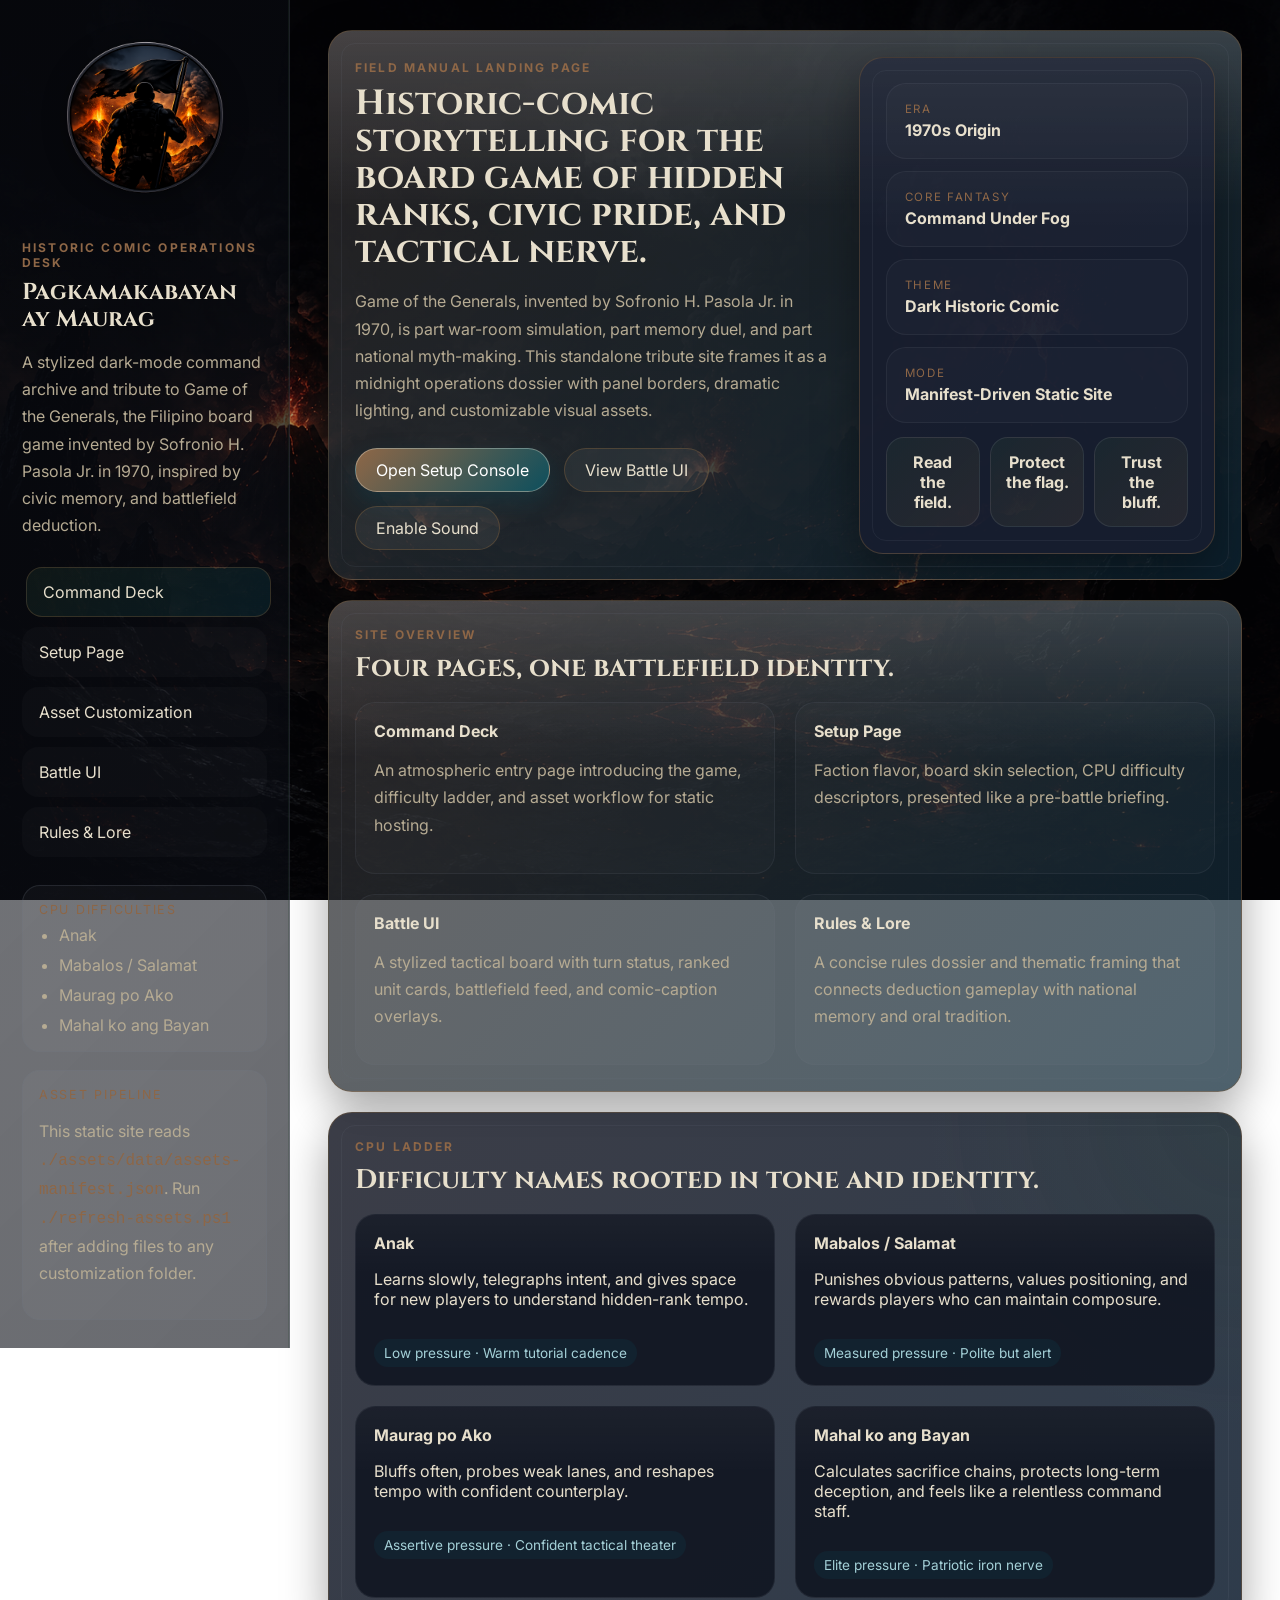
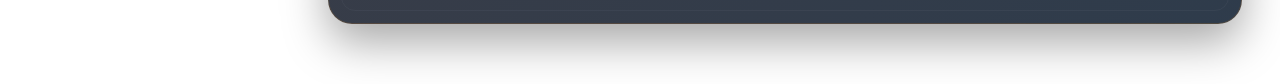
==== commit fe2cbd21: "Fixed sound bugs in opening the website index.html :)" ====
--- a/index.html
+++ b/index.html
@@ -56,6 +56,7 @@
           <div class="hero-actions">
             <a class="button button--primary" href="./setup.html">Open Setup Console</a>
             <a class="button button--ghost" href="./battle.html">View Battle UI</a>
+            <button class="button button--ghost" type="button" data-audio-enable>Enable Sound</button>
           </div>
         </div>
         <div class="hero-visual panel panel--inset">
--- a/assets/css/styles.css
+++ b/assets/css/styles.css
@@ -1046,7 +1046,7 @@
   border-radius: 18px;
   opacity: 1;
   background-position: center;
-  background-size: cover;
+  background-size: 100% 100%;
   background-repeat: no-repeat;
   pointer-events: none;
   filter: saturate(1.05) contrast(1.02);
@@ -1062,7 +1062,10 @@
 .deploy-board .battle-grid {
   position: absolute;
   z-index: 1;
-  inset: var(--board-inset);
+  top: var(--grid-top, 0%);
+  left: var(--grid-left, 0%);
+  right: var(--grid-right, 0%);
+  bottom: var(--grid-bottom, 0%);
   display: grid;
   grid-template-columns: repeat(var(--grid-cols), minmax(0, 1fr));
   grid-template-rows: repeat(var(--grid-rows), minmax(0, 1fr));
@@ -1315,10 +1318,14 @@
   padding: 0;
   margin: auto;
   width: 900px;
+  aspect-ratio: var(--board-aspect, 900 / 720);
   height: auto;
-  --board-inset: 0%;
+  --grid-top: 0%;
+  --grid-left: 0%;
+  --grid-right: 0%;
+  --grid-bottom: 0%;
   --grid-cols: 9;
-  --grid-rows: 9;
+  --grid-rows: 8;
   overflow: hidden;
   display: flex;
 }
@@ -1326,7 +1333,8 @@
 article.deploy-board {
   width: 100%;
   max-width: 900px;
-  height: 730px;
+  aspect-ratio: var(--board-aspect, 900 / 730);
+  height: auto;
   margin: auto;
 }
 
@@ -1338,9 +1346,10 @@
 .battle-board__skin {
   display: block;
   width: 100%;
-  height: 720px;
+  height: 100%;
   border-radius: 0;
   opacity: 1;
+  object-fit: fill;
   margin:auto;
   align-items: center !important; 
   pointer-events: none;
@@ -1352,14 +1361,11 @@
 }
 
 .battle-grid {
-  width: 85%;
-  height: 490px;
-  margin: auto;
   position: absolute;
   z-index: 1;
   display: grid;
   grid-template-columns: repeat(var(--grid-cols, 9), minmax(0, 1fr));
-  grid-template-rows: repeat(var(--grid-rows, 9), minmax(0, 1fr));
+  grid-template-rows: repeat(var(--grid-rows, 8), minmax(0, 1fr));
   gap: clamp(1px, 0.3%, 4px);
   top: var(--grid-top, 0%);
   left: var(--grid-left, 0%);
@@ -1373,8 +1379,8 @@
   font: inherit;
   color: inherit;
   display: grid;
-  height: 70px;
-  margin: 10px 10px;
+  width: 100%;
+  height: 100%;
   place-items: center;
   border-radius: 12px;
   border: 1px solid rgba(231, 223, 204, 0.08);
@@ -1672,25 +1678,6 @@
   font-size: 1.4rem;
   font-weight: 700;
   color: rgba(231, 223, 204, 0.7);
-}
-
-.piece__badge {
-  position: absolute;
-  top: 4px;
-  right: 4px;
-  z-index: 2;
-  width: clamp(12px, 22%, 22px);
-  height: clamp(12px, 22%, 22px);
-  border-radius: 999px;
-  overflow: hidden;
-  border: 1px solid rgba(231, 223, 204, 0.4);
-  background: rgba(9, 11, 17, 0.86);
-}
-
-.piece__badge img {
-  width: 100%;
-  height: 100%;
-  object-fit: cover;
 }
 
 .piece__label {
@@ -2460,3 +2447,44 @@
 .piece--2ndstargeneral2,
 .piece--2ndstargeneral3,
 .piece--2ndstargeneral4 { background: linear-gradient(90deg, rgba(13, 79, 93, 0.08), transparent 60%), rgba(18, 24, 39, 0.7); }
+
+/* ---- audio console (Asset Customization) ---- */
+.audio-controls {
+  display: grid;
+  gap: 14px;
+}
+
+.audio-row {
+  display: flex;
+  align-items: center;
+  gap: 18px;
+}
+
+.audio-row__toggle {
+  min-width: 150px;
+}
+
+.audio-row__slider {
+  flex: 1;
+  min-width: 0;
+  accent-color: var(--gold);
+  cursor: pointer;
+}
+
+.audio-row__value {
+  width: 52px;
+  text-align: right;
+  font-family: "Share Tech Mono", monospace;
+  color: var(--text);
+}
+
+@media (max-width: 600px) {
+  .audio-row {
+    flex-wrap: wrap;
+  }
+
+  .audio-row__slider {
+    flex-basis: 100%;
+    order: 3;
+  }
+}
